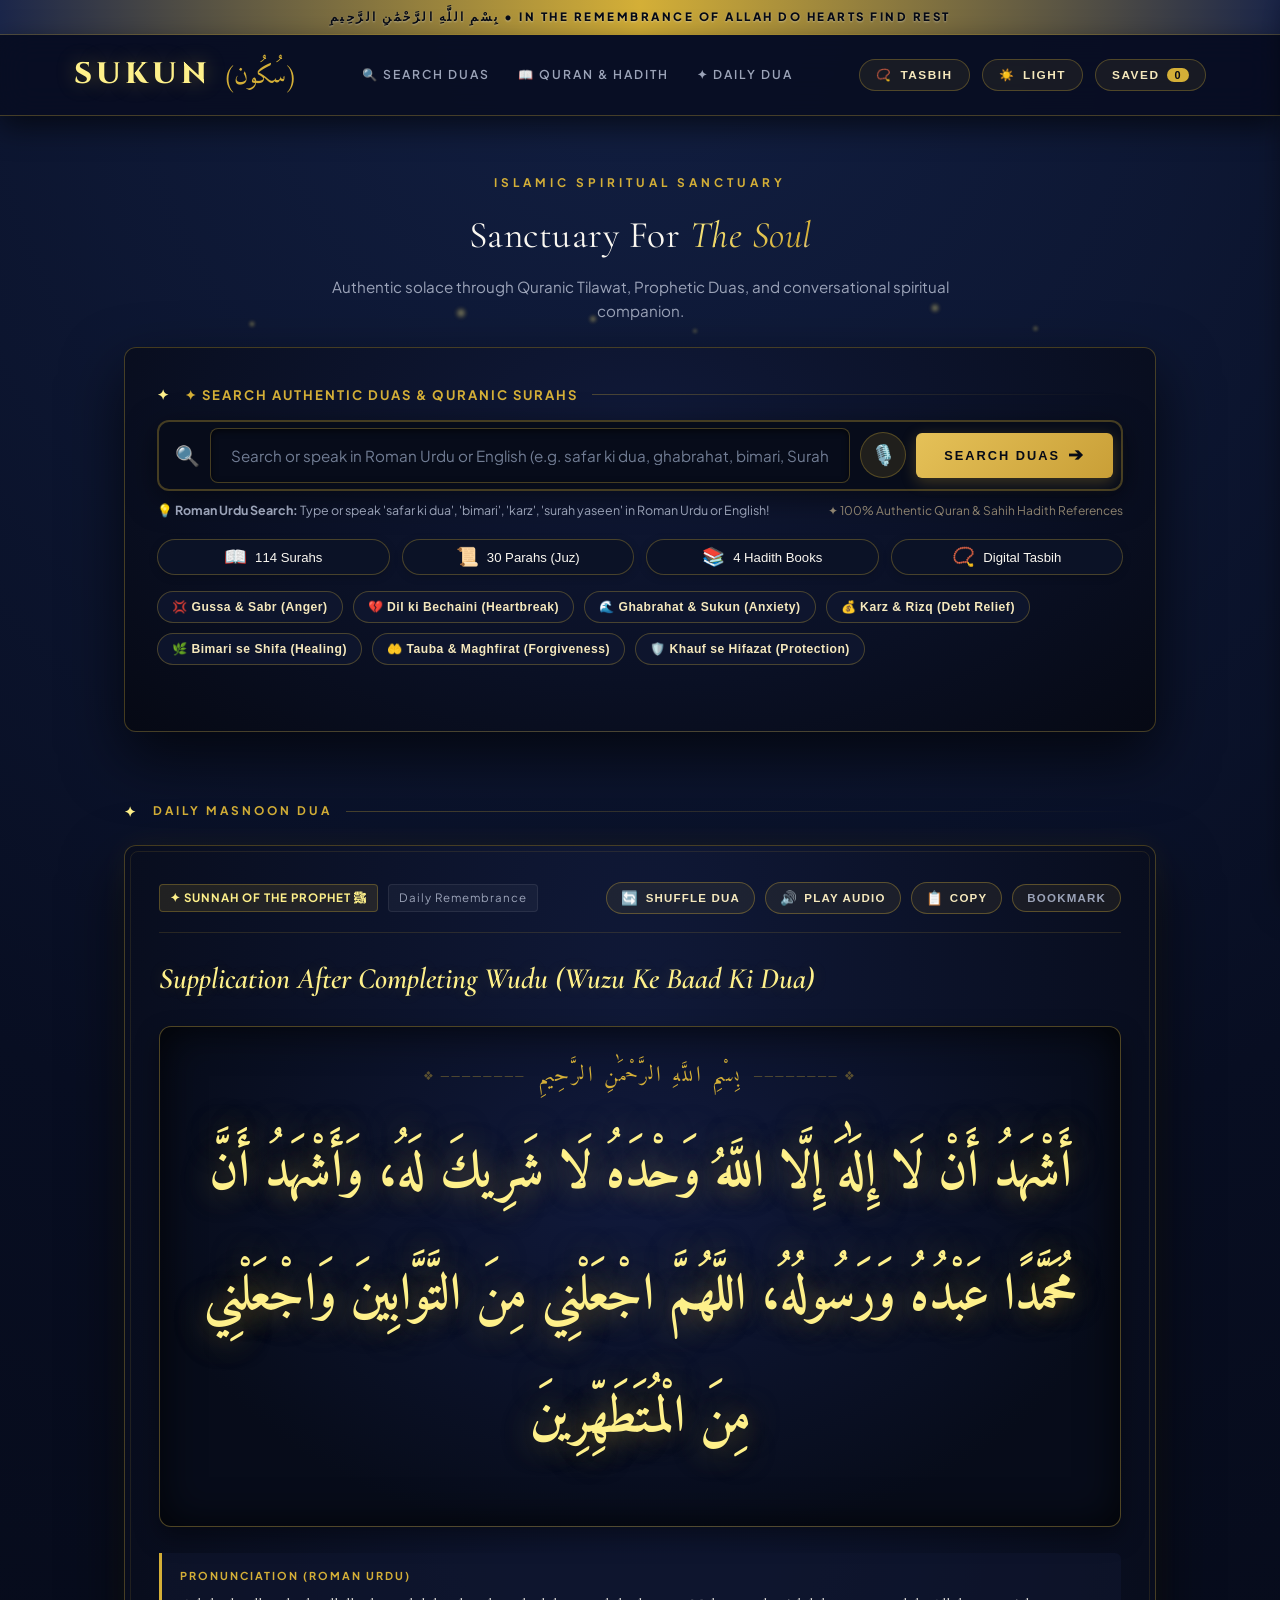
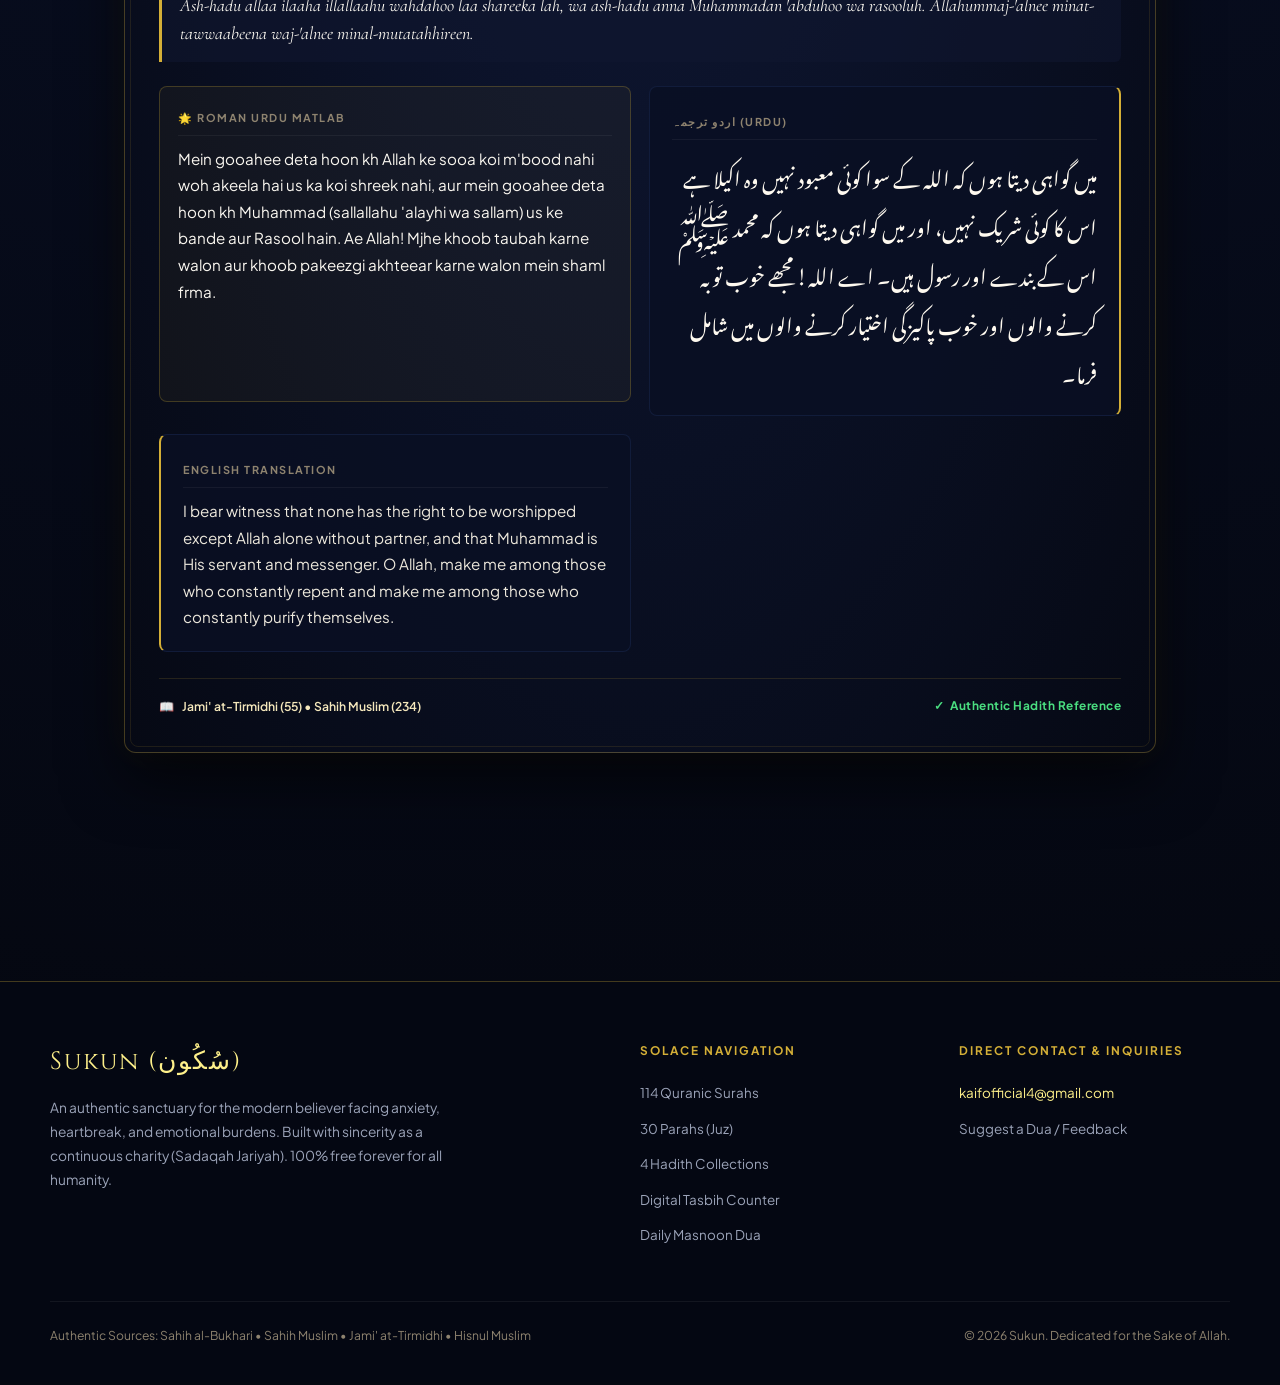
==== index.html @ b0592367 "feat(security): complete Phase 0 cleanup, harden worker gateway, and remove legacy auth and direct A" ====
<!DOCTYPE html>
<html lang="en" dir="ltr">
<head>
  <meta charset="UTF-8">
  <meta name="viewport" content="width=device-width, initial-scale=1.0">
  <title>Sukun (سُكُون) — Sanctuary for the Soul</title>
  <meta name="description" content="An authentic Islamic spiritual sanctuary offering comfort through Quranic Ayahs, authentic Masnoon Duas, Daily Tilawat, and Digital Tasbih.">
  
  <!-- Master Stylesheet (Royal Midnight & 24k Gold Palette) -->
  <link rel="stylesheet" href="assets/css/style.css">
</head>
<body>

  <!-- Top Announcement Ribbon -->
  <div class="top-ribbon">
    بِسْمِ اللَّهِ الرَّحْمَٰنِ الرَّحِيمِ • IN THE REMEMBRANCE OF ALLAH DO HEARTS FIND REST
  </div>

  <!-- Main Navigation Bar -->
  <header class="site-header">
    <div class="nav-container">
      <a href="#" class="brand-logo">
        <span class="brand-name">Sukun</span>
        <span class="brand-arabic">(سُكُون)</span>
      </a>

      <nav class="nav-menu">
        <a href="#find-solution" onclick="focusSearchInput()" class="nav-link">
          <span style="color: var(--gold-bright);">🔍</span> Search Duas
        </a>
        <a href="javascript:void(0)" onclick="openQuranDrawer('surahs')" class="nav-link">
          <span>📖</span> Quran &amp; Hadith
        </a>
        <a href="#daily-dua" class="nav-link">
          <span>✦</span> Daily Dua
        </a>
      </nav>

      <div class="nav-actions">
        <!-- 1. Digital Tasbih Button (Dedicated Popup - Single instance, no duplicate) -->
        <button onclick="openTasbihModal()" class="nav-btn nav-tasbih-btn" title="Digital Tasbih Counter">
          <span class="nav-btn-icon">📿</span> <span class="nav-btn-label">Tasbih</span>
        </button>

        <!-- 2. Theme Toggle Button (Light & Dark Mode) -->
        <button id="themeToggleBtn" onclick="toggleTheme()" class="nav-btn" title="Toggle Light / Dark Sanctuary Mode">
          <span id="themeToggleIcon">☀️</span> <span id="themeToggleText">Light</span>
        </button>

        <!-- 3. Saved Duas -->
        <button onclick="openModal('saved')" class="nav-btn" title="Saved Sanctuary Duas">
          <span>Saved</span>
          <span id="savedCounter" class="badge-count">0</span>
        </button>

        <!-- Mobile Menu Toggle Button (Hamburger) -->
        <button id="mobileMenuBtn" class="mobile-menu-btn" onclick="toggleMobileMenu()" aria-label="Toggle Navigation Menu">
          <span class="hamburger-line"></span>
          <span class="hamburger-line"></span>
          <span class="hamburger-line"></span>
        </button>
      </div>
    </div>

    <!-- Mobile Slide-Down Navigation Drawer -->
    <div id="mobileNavDrawer" class="mobile-nav-drawer">
      <nav class="mobile-nav-list">
        <a href="#find-solution" class="mobile-nav-link" onclick="closeMobileMenu(); focusSearchInput();">
          <span class="nav-item-icon">🔍</span>
          <div class="nav-item-text">
            <span class="nav-item-title">Search Duas &amp; Surahs</span>
            <span class="nav-item-sub">Voice Search &amp; Prophetic Remedies</span>
          </div>
        </a>
        <a href="javascript:void(0)" class="mobile-nav-link" onclick="closeMobileMenu(); openQuranDrawer('surahs');">
          <span class="nav-item-icon">📖</span>
          <div class="nav-item-text">
            <span class="nav-item-title">114 Quranic Surahs</span>
            <span class="nav-item-sub">Tilawat, Ayahs & Neki Tracker</span>
          </div>
        </a>
        <a href="javascript:void(0)" class="mobile-nav-link" onclick="closeMobileMenu(); openQuranDrawer('parahs');">
          <span class="nav-item-icon">📜</span>
          <div class="nav-item-text">
            <span class="nav-item-title">30 Parahs (Juz)</span>
            <span class="nav-item-sub">Full Quran Parah Navigation</span>
          </div>
        </a>
        <a href="javascript:void(0)" class="mobile-nav-link" onclick="closeMobileMenu(); openQuranDrawer('hadith');">
          <span class="nav-item-icon">📚</span>
          <div class="nav-item-text">
            <span class="nav-item-title">4 Hadith Collections</span>
            <span class="nav-item-sub">Bukhari, Muslim, Tirmidhi, Abu Dawood</span>
          </div>
        </a>
        <a href="javascript:void(0)" class="mobile-nav-link" onclick="closeMobileMenu(); openTasbihModal();">
          <span class="nav-item-icon">📿</span>
          <div class="nav-item-text">
            <span class="nav-item-title">Digital Tasbih Counter</span>
            <span class="nav-item-sub">Continuous Dhikr & Haptic Counter</span>
          </div>
        </a>
        <a href="#daily-dua" class="mobile-nav-link" onclick="closeMobileMenu()">
          <span class="nav-item-icon">✦</span>
          <div class="nav-item-text">
            <span class="nav-item-title">Daily Masnoon Dua</span>
            <span class="nav-item-sub">Prophetic Morning & Evening Remembrances</span>
          </div>
        </a>
      </nav>
    </div>
  </header>

  <!-- Main Content Wrapper -->
  <main class="main-wrapper">

    <!-- 1. COMPACT MINIMALIST HERO & TOP SEARCH HUB -->
    <section id="find-solution" class="section-block top-sanctuary-hub">
      <div class="compact-hero-header reveal-on-scroll">
        <!-- Floating Celestial Noor Particles -->
        <div class="noor-particles-container" aria-hidden="true">
          <span class="noor-particle np-1"></span>
          <span class="noor-particle np-2"></span>
          <span class="noor-particle np-3"></span>
          <span class="noor-particle np-4"></span>
          <span class="noor-particle np-5"></span>
          <span class="noor-particle np-6"></span>
        </div>
        <div class="hero-subtitle">ISLAMIC SPIRITUAL SANCTUARY</div>
        <h1 class="compact-hero-title">
          Sanctuary For <span>The Soul</span>
        </h1>
        <p class="compact-hero-desc">
          Authentic solace through Quranic Tilawat, Prophetic Duas, and conversational spiritual companion.
        </p>
      </div>

      <!-- CENTERPIECE SEARCH & VOICE HUB -->
      <div class="search-container clean-search-hub reveal-on-scroll">
        <div class="section-label" style="text-align: center; margin-bottom: 14px; font-size: 0.82rem; letter-spacing: 2px;">
          ✦ SEARCH AUTHENTIC DUAS &amp; QURANIC SURAHS
        </div>

        <div class="search-input-wrapper">
          <span class="search-leading-icon">🔍</span>
          <input 
            type="text" 
            id="searchQuery"
            placeholder="Search or speak in Roman Urdu or English (e.g. safar ki dua, ghabrahat, bimari, Surah Yaseen)..."
            class="search-input-box elder-friendly-input"
            autocomplete="off"
          />
          <!-- Voice Search Microphone Button -->
          <button 
            id="voiceSearchBtn" 
            type="button" 
            onclick="toggleVoiceSearch()" 
            class="voice-mic-btn" 
            title="Voice Search (Tap to Speak)"
            aria-label="Voice Search"
          >
            <span class="mic-icon">🎙️</span>
            <span class="mic-wave"></span>
          </button>
          <!-- Prominent Search Button (Desktop & Tablet) -->
          <button 
            type="button" 
            id="mainSearchBtn" 
            onclick="executeSearch(null, true, true)" 
            class="primary-btn main-search-action-btn desktop-search-btn"
          >
            <span>SEARCH DUAS</span>
            <span class="search-arrow-icon">➔</span>
          </button>
        </div>

        <!-- Dedicated Full-Width Search Action Button for Mobile Devices -->
        <button 
          type="button" 
          id="mobileMainSearchBtn" 
          onclick="executeSearch(null, true, true)" 
          class="primary-btn mobile-search-action-btn"
        >
          <span>SEARCH DUAS &amp; SURAHS</span>
          <span class="search-arrow-icon">➔</span>
        </button>

        <!-- Voice Recognition Status Banner -->
        <div id="voiceStatusText" class="voice-status-banner" style="display: none;">
          <span class="pulse-dot"></span>
          <span id="voiceStatusMsg">🎙️ Listening... Speak your Dua or Surah name now...</span>
        </div>

        <div class="search-hint-row" style="margin: 10px 0 14px; display: flex; justify-content: space-between; align-items: center; flex-wrap: wrap; gap: 8px;">
          <span class="search-hint-pill">💡 <strong>Roman Urdu Search:</strong> Type or speak 'safar ki dua', 'bimari', 'karz', 'surah yaseen' in Roman Urdu or English!</span>
          <span class="privacy-note">✦ 100% Authentic Quran &amp; Sahih Hadith References</span>
        </div>

        <!-- 4 QUICK-ACCESS SANCTUARY SHORTCUTS (Elder-Friendly, Clean & Spacious) -->
        <div class="sanctuary-shortcuts-row">
          <button onclick="openQuranDrawer('surahs')" class="shortcut-pill" title="Explore All 114 Surahs">
            <span class="shortcut-icon">📖</span>
            <span class="shortcut-text">114 Surahs</span>
          </button>
          <button onclick="openQuranDrawer('parahs')" class="shortcut-pill" title="Explore All 30 Parahs">
            <span class="shortcut-icon">📜</span>
            <span class="shortcut-text">30 Parahs (Juz)</span>
          </button>
          <button onclick="openQuranDrawer('hadith')" class="shortcut-pill" title="4 Authentic Hadith Books">
            <span class="shortcut-icon">📚</span>
            <span class="shortcut-text">4 Hadith Books</span>
          </button>
          <button onclick="openTasbihModal()" class="shortcut-pill" title="Open Digital Tasbih Counter">
            <span class="shortcut-icon">📿</span>
            <span class="shortcut-text">Digital Tasbih</span>
          </button>
        </div>

        <!-- Situational Topic Pills (Roman Urdu + English for Elder Clarity) -->
        <div class="topic-pills-row">
          <button onclick="selectTopicPill('gussa')" class="topic-pill">💢 Gussa &amp; Sabr (Anger)</button>
          <button onclick="selectTopicPill('dil tuta')" class="topic-pill">💔 Dil ki Bechaini (Heartbreak)</button>
          <button onclick="selectTopicPill('ghabrahat')" class="topic-pill">🌊 Ghabrahat &amp; Sukun (Anxiety)</button>
          <button onclick="selectTopicPill('karz')" class="topic-pill">💰 Karz &amp; Rizq (Debt Relief)</button>
          <button onclick="selectTopicPill('bimari')" class="topic-pill">🌿 Bimari se Shifa (Healing)</button>
          <button onclick="selectTopicPill('gunah')" class="topic-pill">🤲 Tauba &amp; Maghfirat (Forgiveness)</button>
          <button onclick="selectTopicPill('khauf')" class="topic-pill">🛡️ Khauf se Hifazat (Protection)</button>
        </div>

        <!-- Dynamic Solution Result Card & Interactive Conversational AI Hub -->
        <div id="searchResultBox" class="search-result-box" style="display: none; margin-top: 24px;">
          
          <!-- Subtle Loading State for Neural Search -->
          <div id="aiLoadingIndicator" style="display: none; text-align: center; padding: 40px 20px;">
            <div class="ai-loading-spinner"></div>
            <p style="font-family: var(--font-serif); font-size: 1.25rem; font-style: italic; color: var(--gold-bright); margin-top: 14px;">
              Consulting Sacred Scriptures for Solace...
            </p>
            <p style="color: var(--text-muted); font-size: 0.8rem; letter-spacing: 2px; text-transform: uppercase; margin-top: 6px;">
              Authentic Quranic Ayat &amp; Sahih Hadith
            </p>
          </div>

          <!-- Main Result Content Container -->
          <div id="resultCardContent">
            <!-- Conversational Chat Stream (Interactive Dialogue) -->
            <div id="aiConversationHub" class="ai-conversation-hub">
              <div class="counsel-header">
                <div class="counsel-agent-info">
                  <span class="counsel-avatar">✨</span>
                  <div>
                    <span class="counsel-agent-title">Sukun Spiritual Companion</span>
                    <span class="counsel-live-pill">● Conversational Sanctuary Guidance</span>
                  </div>
                </div>
                <button onclick="clearConversation()" class="clear-convo-btn" title="Reset Conversation">
                  <span>↺ New Topic</span>
                </button>
              </div>

              <!-- Message History Bubbles -->
              <div id="chatMessagesList" class="chat-messages-list">
                <!-- Initial or Dynamic messages will be inserted here -->
              </div>

              <!-- Follow-Up Chat Input Bar -->
              <div class="chat-followup-row">
                <input 
                  type="text" 
                  id="chatFollowUpInput" 
                  placeholder="Ask a follow-up question or share how you feel..." 
                  class="chat-followup-input"
                  onkeydown="if(event.key === 'Enter') sendFollowUpMessage();"
                />
                <button onclick="sendFollowUpMessage()" class="chat-send-btn" title="Send Follow-up">
                  <span>Send</span> ➔
                </button>
              </div>
            </div>

            <!-- Authentic Scripture Mihrab Card (Always accompanying the counsel) -->
            <div id="scriptureCardWrapper" class="scripture-card-wrapper" style="margin-top: 20px;">
              <div class="card-meta-header">
                <div class="card-badge-row">
                  <span class="sunnah-badge">✦ Prophetic Spiritual Remedy</span>
                </div>
                <div class="card-actions">
                  <button onclick="openModal('waqia')" class="action-pill-btn">
                    <span class="btn-icon">📜</span> Read Hadith &amp; Story
                  </button>
                  <button id="resultAudioBtn" onclick="playDuaAudio('result')" class="action-pill-btn">
                    <span class="btn-icon">🔊</span> Play Audio
                  </button>
                  <button onclick="copyDuaText('result')" class="action-pill-btn">
                    <span class="btn-icon">📋</span> Copy
                  </button>
                  <button id="resultSaveBtn" onclick="toggleSaveResult()" class="action-pill-btn">
                    <span class="btn-icon">🔖</span> Bookmark
                  </button>
                </div>
              </div>

              <h3 id="resultTitle" class="dua-title">Result Title</h3>

              <div class="arabic-mihrab-frame">
                <div id="resultArabic" class="arabic-display"></div>
              </div>

              <div class="pronunciation-bar">
                <span class="pronunciation-tag">Pronunciation (Roman Urdu)</span>
                <p id="resultRoman" class="roman-pronunciation"></p>
              </div>

              <div class="translations-container">
                <div class="translation-hinglish-card">
                  <div class="translation-header">
                    <span class="lang-tag">🌟 Roman Urdu Matlab</span>
                  </div>
                  <p id="resultHinglish" class="translation-hinglish"></p>
                </div>

                <div class="translation-urdu-card">
                  <div class="translation-header">
                    <span class="lang-tag">اردو ترجمہ (Urdu)</span>
                  </div>
                  <p id="resultUrdu" class="translation-urdu"></p>
                </div>

                <div class="translation-english-card">
                  <div class="translation-header">
                    <span class="lang-tag">English Translation</span>
                  </div>
                  <p id="resultEnglish" class="translation-english"></p>
                </div>
              </div>

              <div class="card-footer-meta">
                <div class="ref-badge">
                  <span>📖</span>
                  <span id="resultRef">Reference</span>
                </div>
                <div class="verification-pill">
                  <span>✓</span> Verified Source
                </div>
              </div>
            </div>

          </div>
        </div>
      </div>
    </section>

    <!-- 2. SECTION: DAILY MASNOON DUA -->
    <section id="daily-dua" class="section-block reveal-on-scroll">
      <div class="section-label">Daily Masnoon Dua</div>

      <div class="daily-dua-card">
        <!-- Top Meta Header & Actions -->
        <div class="card-meta-header">
          <div class="card-badge-row">
            <span class="sunnah-badge">✦ Sunnah of the Prophet ﷺ</span>
            <span class="category-badge">Daily Remembrance</span>
          </div>
          <div class="card-actions">
            <button onclick="rotateDailyDua()" class="action-pill-btn" title="Shuffle Dua">
              <span class="btn-icon">🔄</span> Shuffle Dua
            </button>
            <button id="dailyAudioBtn" onclick="playDuaAudio('daily')" class="action-pill-btn" title="Listen to Arabic Recitation">
              <span class="btn-icon">🔊</span> Play Audio
            </button>
            <button onclick="copyDuaText('daily')" class="action-pill-btn" title="Copy to Clipboard">
              <span class="btn-icon">📋</span> Copy
            </button>
            <button id="dailySaveBtn" onclick="toggleSaveDaily()" class="action-pill-btn" title="Save to Sanctuary">
              <span class="btn-icon">🔖</span> Bookmark
            </button>
          </div>
        </div>

        <!-- Dua Title -->
        <h2 id="dailyDuaTitle" class="dua-title">Morning Sunnah: Commencing the Day with Barakah</h2>

        <!-- Illuminated Mihrab Calligraphy Plaque -->
        <div class="arabic-mihrab-frame">
          <div class="mihrab-arch-accent">
            <span class="ornament-line">❖ ────────</span>
            <span class="bismillah-callout">بِسْمِ اللَّهِ الرَّحْمَٰنِ الرَّحِيمِ</span>
            <span class="ornament-line">──────── ❖</span>
          </div>
          <div id="dailyDuaArabic" class="arabic-display">
            اللَّهُمَّ بِكَ أَصْبَحْنَا، وَبِكَ أَمْسَيْنَا، وَبِكَ نَحْيَا، وَبِكَ نَمُوتُ، وَإِلَيْكَ النُّشُورُ
          </div>
        </div>

        <!-- Pronunciation / Transliteration Bar -->
        <div class="pronunciation-bar">
          <span class="pronunciation-tag">Pronunciation (Roman Urdu)</span>
          <p id="dailyDuaRoman" class="roman-pronunciation">
            Allahumma bika asbahnaa, wa bika amsaynaa, wa bika nahyaa, wa bika namootu, wa ilaikan-nushoor.
          </p>
        </div>

        <!-- Translations Container (Hinglish, Urdu & English Panels) -->
        <div class="translations-container">
          <div class="translation-hinglish-card">
            <div class="translation-header">
              <span class="lang-tag">🌟 Roman Urdu Matlab</span>
            </div>
            <p id="dailyDuaHinglish" class="translation-hinglish">
              Aye Allah! Teri hi taufeeq se humne subah ki, aur Teri hi taufeeq se shaam ki, aur Tere hi hukm se hum jeete hain aur marte hain, aur Teri hi taraf dobara jee uthna hai.
            </p>
          </div>

          <div class="translation-urdu-card">
            <div class="translation-header">
              <span class="lang-tag">اردو ترجمہ (Urdu)</span>
            </div>
            <p id="dailyDuaUrdu" class="translation-urdu">
              اے اللہ! تیری ہی توفیق سے ہم نے صبح کی، تیری ہی توفیق سے شام کی، تیرے ہی حکم سے ہم جیتے ہیں اور مرتے ہیں، اور تیری ہی طرف دوبارہ جی اٹھنا ہے۔
            </p>
          </div>

          <div class="translation-english-card">
            <div class="translation-header">
              <span class="lang-tag">English Translation</span>
            </div>
            <p id="dailyDuaEnglish" class="translation-english">
              O Allah, by You we enter the morning and by You we enter the evening, by You we live and by You we die, and unto You is the resurrection.
            </p>
          </div>
        </div>

        <!-- Card Footer Meta & Verified Authentic Badge -->
        <div class="card-footer-meta">
          <div class="ref-badge">
            <span>📖</span>
            <span id="dailyDuaRef">Sunan at-Tirmidhi (3391) • Sahih</span>
          </div>
          <div class="verification-pill">
            <span>✓</span> Authentic Hadith Reference
          </div>
        </div>
      </div>
    </section>

  </main>

  <!-- 5. MASTER EDITORIAL FOOTER -->
  <footer class="site-footer">
    <div class="footer-container">
      <div>
        <div class="footer-brand">Sukun (سُكُون)</div>
        <p class="footer-desc">
          An authentic sanctuary for the modern believer facing anxiety, heartbreak, and emotional burdens. Built with sincerity as a continuous charity (Sadaqah Jariyah). 100% free forever for all humanity.
        </p>
      </div>

      <div>
        <div class="footer-heading">Solace Navigation</div>
        <ul class="footer-links">
          <li><a href="javascript:void(0)" onclick="openQuranDrawer('surahs')">114 Quranic Surahs</a></li>
          <li><a href="javascript:void(0)" onclick="openQuranDrawer('parahs')">30 Parahs (Juz)</a></li>
          <li><a href="javascript:void(0)" onclick="openQuranDrawer('hadith')">4 Hadith Collections</a></li>
          <li><a href="javascript:void(0)" onclick="openTasbihModal()">Digital Tasbih Counter</a></li>
          <li><a href="#daily-dua">Daily Masnoon Dua</a></li>
        </ul>
      </div>

      <div>
        <div class="footer-heading">Direct Contact & Inquiries</div>
        <ul class="footer-links">
          <li><a href="mailto:kaifofficial4@gmail.com" style="color: var(--gold-bright);">kaifofficial4@gmail.com</a></li>
          <li><a href="javascript:void(0)" onclick="openModal('contact')">Suggest a Dua / Feedback</a></li>
        </ul>
      </div>
    </div>

    <div class="footer-bottom-bar">
      <div>
        Authentic Sources: Sahih al-Bukhari • Sahih Muslim • Jami' at-Tirmidhi • Hisnul Muslim
      </div>
      <div>
        © 2026 Sukun. Dedicated for the Sake of Allah.
      </div>
    </div>
  </footer>

  <!-- GLOBAL READER & CONTACT MODAL -->
  <div id="globalModal" class="modal-overlay" style="display: none;">
    <div class="modal-content">
      <div class="modal-nav-header-row">
        <button id="modalBackBtn" onclick="navigateModalBack()" class="modal-back-btn" title="Back to Library">
          <span style="font-size: 1.05rem; line-height: 1;">⬅</span>
          <span id="modalBackBtnText">Back to Library (لائبریری)</span>
        </button>
        <button onclick="closeModal()" class="modal-close" title="Close to Home Page">✕</button>
      </div>
      <h3 id="modalTitle" style="font-family: var(--font-serif); font-size: 1.55rem; font-style: italic; color: var(--gold-bright); margin-bottom: 24px; padding-bottom: 14px; border-bottom: 1px solid var(--border-gold);">Title</h3>
      <div id="modalBody"></div>
    </div>
  </div>

  <!-- DEDICATED DIGITAL TASBIH MODAL (On-Demand Popup) -->
  <div id="tasbihModal" class="modal-overlay" style="display: none;">
    <div class="modal-content tasbih-modal-dialog">
      <button onclick="closeTasbihModal()" class="modal-close" title="Close">✕</button>
      
      <div class="tasbih-modal-header">
        <span class="tasbih-modal-icon">📿</span>
        <div>
          <h3 class="tasbih-modal-title">Digital Tasbih Sanctuary</h3>
          <p class="tasbih-modal-sub">Continuous Dhikr, Mindfulness &amp; Haptic Counter</p>
        </div>
      </div>

      <div class="tasbih-card tasbih-modal-body">
        <!-- Dhikr Selection Dropdown -->
        <select id="tasbihSelect" class="tasbih-dhikr-select" onchange="changeDhikr(this.value)">
          <option value="0">SubhanAllah (سُبْحَانَ اللَّهِ)</option>
          <option value="1">Alhamdulillah (الْحَمْدُ لِلَّهِ)</option>
          <option value="2">Allahu Akbar (اللَّهُ أَكْبَرُ)</option>
          <option value="3">Astaghfirullah (أَسْتَغْفِرُ اللَّهَ)</option>
          <option value="4">La ilaha illallah (لَا إِلَٰهَ إِلَّا اللَّهُ)</option>
          <option value="5">Durood Ibrahim (اللَّهُمَّ صَلِّ عَلَىٰ مُحَمَّدٍ)</option>
        </select>

        <div id="tasbihArabic" class="tasbih-dhikr-name">سُبْحَانَ اللَّهِ</div>
        <div id="tasbihMeaning" class="tasbih-dhikr-meaning">Glory be to Allah — Perfect beyond all imperfection</div>

        <!-- Large Counter Display -->
        <div id="tasbihCount" class="tasbih-display">00</div>
        <div id="tasbihMeta" class="tasbih-target-label">Target: 33 • Completed: 0 Rounds</div>

        <!-- Giant Interactive Tap Button -->
        <button id="tasbihTapBtn" onclick="incrementTasbih()" class="tasbih-tap-button">
          TAP (+1)
        </button>

        <!-- Presets Row -->
        <div class="tasbih-presets">
          <button id="preset-33" onclick="setTasbihPreset(33)" class="preset-btn active">33 Presets</button>
          <button id="preset-100" onclick="setTasbihPreset(100)" class="preset-btn">100 Presets</button>
          <button onclick="setCustomTarget()" class="preset-btn">Custom Target</button>
          <button id="preset-0" onclick="setTasbihPreset(0)" class="preset-btn">Unlimited (∞)</button>
        </div>

        <!-- Controls Row -->
        <div class="tasbih-controls-row">
          <button onclick="resetTasbih()" class="tasbih-ctrl-btn">Reset</button>
          <button id="tasbihSoundBtn" onclick="toggleTasbihSound()" class="tasbih-ctrl-btn">Sound: ON</button>
          <button id="tasbihVibrateBtn" onclick="toggleTasbihVibrate()" class="tasbih-ctrl-btn">Vibrate: ON</button>
        </div>
      </div>
    </div>
  </div>

  <!-- OFF-CANVAS SLIDE-OUT QURAN & HADITH DRAWER -->
  <div id="quranDrawerOverlay" class="drawer-overlay" onclick="closeQuranDrawer()" style="display: none;"></div>
  
  <aside id="quranDrawer" class="quran-slide-drawer" aria-label="Quran and Hadith Library">
    <!-- Drawer Top Bar -->
    <div class="drawer-header">
      <div class="drawer-title-box">
        <span class="drawer-icon">📖</span>
        <div>
          <h2 class="drawer-heading">Sacred Scriptures Library</h2>
          <p class="drawer-subheading">114 Surahs • 30 Parahs • 4 Authentic Hadith Collections</p>
        </div>
      </div>
      <button onclick="closeQuranDrawer()" class="drawer-close-btn" title="Close Library">✕</button>
    </div>

    <!-- Drawer Navigation Tabs -->
    <div class="drawer-tabs-row">
      <button id="drawerTabSurahs" onclick="switchDrawerTab('surahs')" class="drawer-tab-btn active">
        <span>📖 114 Surahs</span>
      </button>
      <button id="drawerTabParahs" onclick="switchDrawerTab('parahs')" class="drawer-tab-btn">
        <span>📜 30 Parahs (Juz)</span>
      </button>
      <button id="drawerTabHadith" onclick="switchDrawerTab('hadith')" class="drawer-tab-btn">
        <span>📚 4 Hadith Books</span>
      </button>
    </div>

    <!-- Quick Filter Search Box inside Drawer -->
    <div class="drawer-search-box">
      <span class="drawer-search-icon">🔍</span>
      <input 
        type="text" 
        id="drawerFilterInput" 
        placeholder="Filter by name, number, or keyword..." 
        class="drawer-filter-input"
        oninput="filterDrawerContent(this.value)"
      />
    </div>

    <!-- Drawer Content Views -->
    <div class="drawer-scroll-container">
      <!-- 1. Surahs List View -->
      <div id="drawerSurahsView" class="drawer-tab-content active">
        <div class="drawer-view-info">
          <span>Complete 114 Surahs with Tilawat Audio &amp; Ayah-by-Ayah Hasanat (نیکیاں)</span>
        </div>
        <div id="drawerSurahsGrid" class="drawer-items-list">
          <!-- Populated dynamically via JS -->
        </div>
      </div>

      <!-- 2. Parahs (Juz) List View -->
      <div id="drawerParahsView" class="drawer-tab-content" style="display: none;">
        <div class="drawer-view-info">
          <span>All 30 Parahs (Juz) with Arabic titles, Ayah boundaries &amp; Audio Recitation</span>
        </div>
        <div id="drawerParahsGrid" class="drawer-items-list">
          <!-- Populated dynamically via JS -->
        </div>
      </div>

      <!-- 3. Hadith Collections View -->
      <div id="drawerHadithView" class="drawer-tab-content" style="display: none;">
        <div class="drawer-view-info">
          <span>Four Pillars of Hadith: Bukhari, Muslim, Tirmidhi &amp; Abu Dawood</span>
        </div>
        <div id="drawerHadithGrid" class="drawer-items-list">
          <!-- Populated dynamically via JS -->
        </div>
      </div>
    </div>
  </aside>

  <!-- Core Scripts -->
  <script src="assets/js/surah-registry.js?v=3.3"></script>
  <script src="assets/js/surahs.js?v=3.3"></script>
  <script src="assets/js/main.js?v=3.3"></script>
</body>
</html>
---- assets/css/style.css ----
/* ==========================================================================
   SUKUN (سُكُون) — Master Luxury Islamic Design System
   Palette: Royal Midnight Navy (#090e1f, #0c1328), Celestial Obsidian (#050811),
            Lustrous Royal Gold (#d4af37, #fef08a, #f5e8bc), Pearl Ivory (#faf7f0)
   Zero Muddy Brown • Full Mihrab Illumination • Pure Editorial Splendor
   ========================================================================== */

@import url('https://fonts.googleapis.com/css2?family=Amiri:ital,wght@0,400;0,700;1,400&family=Cinzel:wght@600;700;800;900&family=Cormorant+Garamond:ital,wght@0,400;0,600;1,400;1,600&family=Plus+Jakarta+Sans:wght@300;400;500;600;700;800&family=Noto+Nastaliq+Urdu:wght@400;700&display=swap');

:root {
  /* Rich Celestial Navy & Obsidian (Zero Muddy Brown) */
  --bg-deep: #050811;
  --bg-midnight: #090e1f;
  --bg-navy-elevated: #0f1730;
  --bg-card: #0b1226;
  --bg-card-inner: #070c1a;
  --bg-glass: rgba(12, 19, 40, 0.75);

  /* Royal 24k Gold Tones */
  --gold-primary: #d4af37;
  --gold-light: #f5e8bc;
  --gold-bright: #fef08a;
  --gold-ochre: #c99f37;
  --gold-muted: #8e836f;
  --gold-glow: rgba(212, 175, 55, 0.28);
  --gold-soft-tint: rgba(212, 175, 55, 0.08);

  /* Borders & Haired Lines */
  --border-gold: rgba(212, 175, 55, 0.3);
  --border-gold-strong: rgba(212, 175, 55, 0.65);
  --border-subtle: rgba(255, 255, 255, 0.08);
  --border-navy: rgba(27, 42, 82, 0.5);

  /* Typography Colors */
  --text-cream: #faf7f0;
  --text-ivory: #ede8dc;
  --text-muted: #9ba3b8;
  --text-dim: #717c96;

  /* Fonts */
  --font-serif: 'Cormorant Garamond', Georgia, serif;
  --font-brand: 'Cinzel', serif;
  --font-arabic: 'Amiri', serif;
  --font-urdu: 'Noto Nastaliq Urdu', serif;
  --font-sans: 'Plus Jakarta Sans', -apple-system, sans-serif;
}

* {
  margin: 0;
  padding: 0;
  box-sizing: border-box;
}

html {
  scroll-behavior: smooth;
}

body {
  background: radial-gradient(circle at 50% 0%, #121f42 0%, #080e22 40%, #04060d 100%);
  background-color: var(--bg-deep);
  color: var(--text-cream);
  font-family: var(--font-sans);
  min-height: 100vh;
  -webkit-font-smoothing: antialiased;
  line-height: 1.6;
}

/* Custom Luxury Scrollbar */
::-webkit-scrollbar {
  width: 6px;
}
::-webkit-scrollbar-track {
  background: var(--bg-deep);
}
::-webkit-scrollbar-thumb {
  background: #192342;
  border-radius: 999px;
  border: 1px solid rgba(212, 175, 55, 0.2);
}
::-webkit-scrollbar-thumb:hover {
  background: var(--gold-primary);
}

/* ================= 1.1 ROYAL LIGHT THEME (Pearl Ivory & Antique Gold) ================= */
body.light-theme {
  --bg-deep: #f7f5ef;
  --bg-midnight: #f0ece1;
  --bg-navy-elevated: #e8e2d4;
  --bg-card: #ffffff;
  --bg-card-inner: #fbf9f4;
  --bg-glass: rgba(255, 255, 255, 0.94);

  /* Antique 24k Gold for Light Mode */
  --gold-primary: #a37218;
  --gold-light: #4a340a;
  --gold-bright: #8a5e0f;
  --gold-ochre: #996515;
  --gold-muted: #6e5831;
  --gold-glow: rgba(163, 114, 24, 0.2);
  --gold-soft-tint: rgba(163, 114, 24, 0.08);

  /* Light Borders */
  --border-gold: rgba(163, 114, 24, 0.35);
  --border-gold-strong: rgba(163, 114, 24, 0.7);
  --border-subtle: rgba(0, 0, 0, 0.08);
  --border-navy: rgba(163, 114, 24, 0.25);

  /* Typography */
  --text-cream: #181d28;
  --text-ivory: #242c3d;
  --text-muted: #525f7a;
  --text-dim: #717d94;

  background: radial-gradient(circle at 50% 0%, #ffffff 0%, #f6f3eb 50%, #eee8db 100%) !important;
  background-color: #f7f5ef !important;
  color: #181d28 !important;
}

body, .site-header, .daily-dua-card, .search-result-box, .essential-card, .tasbih-card, 
.arabic-mihrab-frame, .translation-urdu-card, .translation-english-card, .modal-content {
  transition: background 0.3s ease, color 0.3s ease, border-color 0.3s ease, box-shadow 0.3s ease;
}

body.light-theme .site-header {
  background: rgba(255, 255, 255, 0.94);
  border-bottom: 1px solid rgba(163, 114, 24, 0.25);
  box-shadow: 0 4px 20px rgba(0, 0, 0, 0.04);
}

body.light-theme .nav-link {
  color: #4b5563;
}

body.light-theme .nav-link:hover {
  color: #a37218;
}

body.light-theme .nav-btn {
  background: rgba(163, 114, 24, 0.07);
  border-color: rgba(163, 114, 24, 0.35);
  color: #7c530e;
}

body.light-theme .nav-btn:hover {
  background: rgba(163, 114, 24, 0.16);
  color: #181d28;
}

body.light-theme .brand-name {
  color: #7c530e;
}

body.light-theme .brand-arabic {
  color: #996515;
}

body.light-theme .hero-title {
  color: #181d28;
}

body.light-theme .hero-desc {
  color: #525f7a;
}

body.light-theme .mihrab-gold-border,
body.light-theme .arabic-mihrab-frame {
  background: radial-gradient(ellipse at 50% 30%, #fffdf9 0%, #f7f3eb 100%);
  border-color: rgba(163, 114, 24, 0.45);
  box-shadow: 0 10px 30px rgba(163, 114, 24, 0.12);
}

body.light-theme .arabic-display {
  color: #2b1f0c !important;
  text-shadow: none;
}

body.light-theme .translation-urdu-card,
body.light-theme .translation-english-card {
  background: #fdfbf7;
  border: 1px solid rgba(163, 114, 24, 0.25);
  box-shadow: 0 4px 15px rgba(0, 0, 0, 0.03);
}

body.light-theme .translation-urdu {
  color: #181d28 !important;
}

body.light-theme .translation-english {
  color: #242c3d !important;
}

body.light-theme .pronunciation-bar {
  background: rgba(163, 114, 24, 0.07);
  border: 1px solid rgba(163, 114, 24, 0.25);
}

body.light-theme .roman-pronunciation {
  color: #7c530e;
}

body.light-theme .search-container,
body.light-theme .daily-dua-card,
body.light-theme .search-result-box,
body.light-theme .essential-card,
body.light-theme .tasbih-card,
body.light-theme .modal-content {
  background: #ffffff !important;
  border: 1px solid rgba(163, 114, 24, 0.35) !important;
  box-shadow: 0 16px 45px rgba(163, 114, 24, 0.08), 0 4px 18px rgba(0, 0, 0, 0.04) !important;
}

body.light-theme .search-input-box,
body.light-theme .auth-input {
  background: #fbf9f4 !important;
  border: 1px solid rgba(163, 114, 24, 0.32) !important;
  color: #181d28 !important;
  box-shadow: inset 0 2px 6px rgba(0, 0, 0, 0.04) !important;
}

body.light-theme .search-input-box::placeholder,
body.light-theme .auth-input::placeholder {
  color: #717d94 !important;
}

body.light-theme .search-input-box:focus,
body.light-theme .auth-input:focus {
  border-color: #a37218 !important;
  background: #ffffff !important;
  box-shadow: 0 0 18px rgba(163, 114, 24, 0.25) !important;
}

body.light-theme .privacy-note {
  color: #6e5831 !important;
}

body.light-theme .topic-pill {
  background: #fbf9f4 !important;
  border: 1px solid rgba(163, 114, 24, 0.28) !important;
  color: #374151 !important;
  box-shadow: 0 2px 8px rgba(0, 0, 0, 0.03) !important;
}

body.light-theme .topic-pill:hover {
  background: #f3efe6 !important;
  color: #7c530e !important;
  border-color: #a37218 !important;
}

body.light-theme .essential-title {
  color: #7c530e;
}

body.light-theme .essential-desc {
  color: #525f7a;
}

body.light-theme .tasbih-counter-box {
  background: #fbf9f4;
  border-color: rgba(163, 114, 24, 0.3);
}

body.light-theme .tasbih-tap-button {
  background: radial-gradient(circle at 40% 30%, #ffffff 0%, #f7f3ea 60%, #eee5d3 100%) !important;
  border-color: #a37218 !important;
  color: #7c530e !important;
  box-shadow: 0 15px 35px rgba(163, 114, 24, 0.22), inset 0 2px 4px #ffffff !important;
}

body.light-theme .tasbih-display {
  color: #7c530e;
}

body.light-theme .section-label,
body.light-theme .hero-subtitle {
  color: #a37218 !important;
}

body.light-theme .sunnah-badge {
  background: rgba(163, 114, 24, 0.08) !important;
  border-color: rgba(163, 114, 24, 0.35) !important;
  color: #7c530e !important;
}

body.light-theme .category-badge {
  background: rgba(0, 0, 0, 0.04) !important;
  color: #4b5563 !important;
}

body.light-theme .dua-title {
  color: #7c530e !important;
}

body.light-theme .ref-badge {
  background: rgba(163, 114, 24, 0.08) !important;
  border-color: rgba(163, 114, 24, 0.25) !important;
  color: #6e5831 !important;
}

body.light-theme .action-pill-btn {
  background: rgba(163, 114, 24, 0.07);
  border-color: rgba(163, 114, 24, 0.35);
  color: #7c530e;
}

body.light-theme .action-pill-btn:hover {
  background: rgba(163, 114, 24, 0.18);
  color: #181d28;
}

body.light-theme .site-footer {
  background: #f3efe6;
  border-top-color: rgba(163, 114, 24, 0.25);
}

body.light-theme .footer-title {
  color: #7c530e;
}

body.light-theme .footer-desc,
body.light-theme .footer-link {
  color: #525f7a;
}

body.light-theme .footer-link:hover {
  color: #a37218;
}

body.light-theme .top-ribbon {
  background: linear-gradient(90deg, #ede3cf 0%, #d4af37 50%, #ede3cf 100%) !important;
  color: #4a340a !important;
  text-shadow: none !important;
  border-bottom: 1px solid rgba(163, 114, 24, 0.3) !important;
}

body.light-theme .verification-pill {
  color: #15803d !important;
}

.profile-details-card {
  background: #070c1a;
}

body.light-theme .profile-details-card {
  background: #fbf9f4 !important;
  border-color: rgba(163, 114, 24, 0.3) !important;
}

/* ================= 0.5 AI SPIRITUAL DIALOGUE & COUNSEL BOX ================= */
.ai-counsel-box {
  background: radial-gradient(ellipse at 20% 20%, rgba(26, 41, 84, 0.55) 0%, rgba(10, 16, 36, 0.75) 100%);
  border: 1px solid rgba(212, 175, 55, 0.35);
  border-left: 4px solid var(--gold-bright);
  border-radius: 10px;
  padding: 22px 24px;
  margin-bottom: 24px;
  box-shadow: 0 8px 24px rgba(0, 0, 0, 0.4), inset 0 1px 0 rgba(255, 255, 255, 0.05);
  animation: fadeInCounsel 0.4s ease-out;
}

@keyframes fadeInCounsel {
  from { opacity: 0; transform: translateY(-8px); }
  to { opacity: 1; transform: translateY(0); }
}

.counsel-header {
  display: flex;
  align-items: center;
  justify-content: space-between;
  margin-bottom: 12px;
  padding-bottom: 10px;
  border-bottom: 1px solid rgba(212, 175, 55, 0.18);
}

.counsel-agent-info {
  display: flex;
  align-items: center;
  gap: 12px;
}

.counsel-avatar {
  font-size: 1.25rem;
  width: 34px;
  height: 34px;
  border-radius: 50%;
  background: rgba(212, 175, 55, 0.15);
  border: 1px solid var(--border-gold);
  display: inline-flex;
  align-items: center;
  justify-content: center;
  box-shadow: 0 0 10px rgba(212, 175, 55, 0.2);
}

.counsel-agent-title {
  display: block;
  font-size: 0.82rem;
  font-weight: 700;
  letter-spacing: 1.5px;
  text-transform: uppercase;
  color: var(--gold-bright);
}

.counsel-live-pill {
  display: inline-block;
  font-size: 0.68rem;
  color: #4ade80;
  letter-spacing: 0.5px;
  font-weight: 600;
}

.counsel-speech-bubble {
  font-size: 1.02rem;
  line-height: 1.85;
  color: #f1f5f9;
  margin: 0;
  font-family: var(--font-sans);
  font-style: italic;
  letter-spacing: 0.2px;
}

/* Light Theme overrides for Counsel Box */
body.light-theme .ai-counsel-box {
  background: radial-gradient(ellipse at 20% 20%, #fffdf8 0%, #fbf8f0 100%) !important;
  border-color: rgba(163, 114, 24, 0.35) !important;
  border-left: 4px solid #a37218 !important;
  box-shadow: 0 8px 24px rgba(163, 114, 24, 0.08) !important;
}

body.light-theme .counsel-header {
  border-bottom-color: rgba(163, 114, 24, 0.18) !important;
}

body.light-theme .counsel-avatar {
  background: rgba(163, 114, 24, 0.1) !important;
  border-color: rgba(163, 114, 24, 0.3) !important;
}

body.light-theme .counsel-agent-title {
  color: #7c530e !important;
}

body.light-theme .counsel-live-pill {
  color: #15803d !important;
}

body.light-theme .counsel-speech-bubble {
  color: #1e293b !important;
}

/* ================= 0.6 QURAN TILAWAT SANCTUARY READER ================= */
.modal-content.quran-reader-modal {
  max-width: 860px;
  max-height: 92vh;
}

.surah-audio-bar {
  background: rgba(212, 175, 55, 0.08);
  border: 1px solid var(--border-gold);
  padding: 14px 20px;
  border-radius: 8px;
  margin-bottom: 22px;
  display: flex;
  align-items: center;
  justify-content: space-between;
  gap: 15px;
  flex-wrap: wrap;
}

.surah-tabs-bar {
  display: flex;
  gap: 10px;
  margin-bottom: 20px;
  border-bottom: 1px solid rgba(212, 175, 55, 0.2);
  padding-bottom: 12px;
  flex-wrap: wrap;
}

.tilawat-tab-btn {
  background: rgba(212, 175, 55, 0.08);
  border: 1px solid var(--border-gold);
  color: var(--gold-light);
  padding: 8px 16px;
  border-radius: 6px;
  font-size: 0.8rem;
  font-weight: 700;
  cursor: pointer;
  transition: all 0.2s ease;
}

.tilawat-tab-btn.active {
  background: var(--gold-bright);
  color: #060a16;
  border-color: var(--gold-bright);
}

.quran-ayah-card {
  padding: 22px 0;
  border-bottom: 1px solid rgba(212, 175, 55, 0.15);
  transition: background 0.2s ease;
}

.quran-ayah-card:hover {
  background: rgba(212, 175, 55, 0.02);
}

.ayah-badge {
  background: rgba(212, 175, 55, 0.12);
  color: var(--gold-bright);
  border: 1px solid var(--border-gold);
  font-size: 0.75rem;
  font-weight: 700;
  padding: 4px 12px;
  border-radius: 999px;
  letter-spacing: 1px;
}

.ayah-arabic-text {
  font-family: var(--font-arabic);
  font-size: 1.85rem;
  color: #fef08a;
  text-align: right;
  direction: rtl;
  line-height: 2.4;
  margin-bottom: 14px;
}

.ayah-roman-bar {
  background: rgba(212, 175, 55, 0.06);
  border-left: 2px solid var(--gold-bright);
  border-radius: 0 6px 6px 0;
  padding: 8px 14px;
  margin: 10px 0 12px;
}

.ayah-roman-tag {
  font-size: 0.68rem;
  letter-spacing: 1.5px;
  text-transform: uppercase;
  color: var(--gold-bright);
  font-weight: 700;
  display: block;
  margin-bottom: 3px;
  font-family: var(--font-sans);
}

.ayah-roman-text {
  color: var(--text-cream);
  font-size: 0.92rem;
  font-style: italic;
  line-height: 1.65;
  margin: 0;
}

.ayah-urdu-text {
  color: var(--text-cream);
  font-size: 1.05rem;
  line-height: 1.9;
  margin-bottom: 8px;
  direction: rtl;
  text-align: right;
}

.ayah-english-text {
  color: var(--text-muted);
  font-size: 0.92rem;
  line-height: 1.7;
}

.mushaf-continuous-text {
  font-family: var(--font-arabic);
  font-size: 2rem;
  color: #fef08a;
  text-align: justify;
  direction: rtl;
  line-height: 2.6;
  padding: 16px;
  background: rgba(0, 0, 0, 0.25);
  border-radius: 8px;
  border: 1px solid rgba(212, 175, 55, 0.2);
}

.mushaf-ayah-num {
  display: inline-block;
  color: var(--gold-bright);
  font-size: 1.25rem;
  margin: 0 8px;
  user-select: none;
}

/* Light Theme overrides for Quran Reader */
body.light-theme .surah-audio-bar {
  background: #fbf8f0 !important;
  border-color: rgba(163, 114, 24, 0.3) !important;
}

body.light-theme .tilawat-tab-btn {
  background: #fdfbf7 !important;
  border-color: rgba(163, 114, 24, 0.3) !important;
  color: #7c530e !important;
}

body.light-theme .tilawat-tab-btn.active {
  background: #a37218 !important;
  color: #ffffff !important;
  border-color: #a37218 !important;
}

body.light-theme .ayah-badge {
  background: rgba(163, 114, 24, 0.1) !important;
  color: #7c530e !important;
  border-color: rgba(163, 114, 24, 0.3) !important;
}

body.light-theme .ayah-arabic-text {
  color: #2b1f0c !important;
}

body.light-theme .ayah-roman-bar {
  background: rgba(163, 114, 24, 0.08) !important;
  border-left: 2px solid #b45309 !important;
}

body.light-theme .ayah-roman-tag {
  color: #b45309 !important;
}

body.light-theme .ayah-roman-text {
  color: #1e293b !important;
}

body.light-theme .ayah-urdu-text {
  color: #181d28 !important;
}

body.light-theme .ayah-english-text {
  color: #475569 !important;
}

body.light-theme .mushaf-continuous-text {
  background: #fcfaf5 !important;
  color: #2b1f0c !important;
  border-color: rgba(163, 114, 24, 0.25) !important;
}

body.light-theme .mushaf-ayah-num {
  color: #a37218 !important;
}

/* ================= 1. TOP ANNOUNCEMENT RIBBON ================= */
.top-ribbon {
  background: linear-gradient(90deg, #1b264a 0%, #d4af37 50%, #1b264a 100%);
  color: #060a16;
  text-align: center;
  padding: 8px 16px;
  font-size: 0.72rem;
  font-weight: 800;
  letter-spacing: 2.5px;
  text-transform: uppercase;
  border-bottom: 1px solid rgba(212, 175, 55, 0.3);
  text-shadow: 0 1px 2px rgba(255, 255, 255, 0.4);
}

/* ================= 2. NAVBAR ================= */
.site-header {
  border-bottom: 1px solid var(--border-gold);
  background: rgba(8, 14, 34, 0.92);
  backdrop-filter: blur(16px);
  position: sticky;
  top: 0;
  z-index: 50;
  box-shadow: 0 10px 30px rgba(0, 0, 0, 0.6);
}

.nav-container {
  max-width: 1180px;
  margin: 0 auto;
  padding: 16px 24px;
  display: flex;
  align-items: center;
  justify-content: space-between;
}

.brand-logo {
  display: flex;
  align-items: baseline;
  gap: 12px;
  text-decoration: none;
}

.brand-name {
  font-family: var(--font-brand);
  font-size: 1.85rem;
  font-weight: 800;
  letter-spacing: 4px;
  color: var(--gold-bright);
  text-transform: uppercase;
  text-shadow: 0 0 20px rgba(212, 175, 55, 0.4);
}

.brand-arabic {
  font-family: var(--font-arabic);
  font-size: 1.55rem;
  color: var(--gold-primary);
}

.nav-menu {
  display: flex;
  align-items: center;
  gap: 28px;
}

.nav-link {
  color: var(--text-muted);
  text-decoration: none;
  font-size: 0.76rem;
  letter-spacing: 2px;
  text-transform: uppercase;
  font-weight: 600;
  transition: all 0.2s ease;
  position: relative;
  padding: 4px 0;
}

.nav-link:hover {
  color: var(--gold-bright);
}

.nav-link::after {
  content: '';
  position: absolute;
  bottom: 0;
  left: 0;
  width: 0;
  height: 2px;
  background: var(--gold-primary);
  transition: width 0.2s ease;
}

.nav-link:hover::after {
  width: 100%;
}

.nav-actions {
  display: flex;
  align-items: center;
  gap: 12px;
}

.nav-btn {
  background: rgba(212, 175, 55, 0.08);
  border: 1px solid var(--border-gold);
  color: var(--gold-light);
  padding: 8px 16px;
  border-radius: 999px;
  font-size: 0.74rem;
  letter-spacing: 1.5px;
  text-transform: uppercase;
  font-weight: 700;
  cursor: pointer;
  display: inline-flex;
  align-items: center;
  gap: 8px;
  transition: all 0.2s ease;
}

.nav-btn:hover {
  background: rgba(212, 175, 55, 0.2);
  border-color: var(--gold-bright);
  color: #ffffff;
  box-shadow: 0 0 15px rgba(212, 175, 55, 0.3);
  transform: translateY(-1px);
}

.nav-search-btn {
  background: rgba(212, 175, 55, 0.16);
  border-color: var(--gold-primary);
  color: var(--gold-bright);
}

.nav-search-btn:hover {
  background: var(--gold-primary);
  color: #060a16;
  box-shadow: 0 0 16px rgba(212, 175, 55, 0.4);
}

.badge-count {
  background: var(--gold-primary);
  color: #060a16;
  padding: 1px 7px;
  border-radius: 999px;
  font-size: 0.68rem;
  font-weight: 800;
}

/* ================= 3. HERO SECTION ================= */
.main-wrapper {
  max-width: 1080px;
  margin: 0 auto;
  padding: 48px 24px 80px;
}

.hero-header {
  text-align: center;
  margin-bottom: 56px;
  position: relative;
}

.hero-header::before {
  content: '❖';
  display: block;
  font-size: 1.1rem;
  color: var(--gold-primary);
  margin-bottom: 8px;
  opacity: 0.8;
}

.hero-subtitle {
  font-size: 0.74rem;
  letter-spacing: 4px;
  text-transform: uppercase;
  color: var(--gold-primary);
  font-weight: 700;
  margin-bottom: 12px;
}

.hero-title {
  font-family: var(--font-serif);
  font-size: clamp(2.8rem, 5.5vw, 4.2rem);
  font-style: italic;
  font-weight: 400;
  line-height: 1.18;
  color: var(--text-cream);
  text-shadow: 0 0 35px rgba(212, 175, 55, 0.2);
}

.hero-title span {
  color: var(--gold-bright);
  font-weight: 600;
}

.hero-desc {
  max-width: 640px;
  margin: 16px auto 0;
  color: var(--text-muted);
  font-family: var(--font-serif);
  font-size: 1.18rem;
  font-style: italic;
  line-height: 1.65;
}

/* ================= 4. SECTION STYLING ================= */
.section-block {
  margin-bottom: 68px;
}

.section-label {
  font-size: 0.74rem;
  letter-spacing: 3px;
  text-transform: uppercase;
  color: var(--gold-primary);
  font-weight: 700;
  margin-bottom: 22px;
  display: flex;
  align-items: center;
  gap: 14px;
}

.section-label::before {
  content: '✦';
  color: var(--gold-bright);
  font-size: 0.85rem;
}

.section-label::after {
  content: '';
  flex: 1;
  height: 1px;
  background: linear-gradient(90deg, var(--border-gold) 0%, transparent 100%);
}

/* ================= 5. MASTER ILLUMINATED DUA CARD ================= */
.daily-dua-card, .search-result-box {
  background: radial-gradient(ellipse at 50% 15%, #101938 0%, #0a1024 55%, #060914 100%);
  border: 1px solid var(--border-gold);
  border-radius: 12px;
  padding: 36px 34px;
  position: relative;
  box-shadow: 0 25px 60px rgba(0, 0, 0, 0.65), 0 0 30px rgba(212, 175, 55, 0.08);
  transition: all 0.3s ease;
}

.daily-dua-card::before, .search-result-box::before {
  content: '';
  position: absolute;
  inset: 5px;
  border: 1px solid rgba(212, 175, 55, 0.12);
  border-radius: 8px;
  pointer-events: none;
}

.daily-dua-card:hover, .search-result-box:hover {
  border-color: var(--gold-primary);
  box-shadow: 0 30px 70px rgba(0, 0, 0, 0.8), 0 0 40px rgba(212, 175, 55, 0.15);
}

/* Top Meta Header & Actions Bar */
.card-meta-header {
  display: flex;
  justify-content: space-between;
  align-items: center;
  margin-bottom: 22px;
  padding-bottom: 18px;
  border-bottom: 1px solid rgba(212, 175, 55, 0.15);
  flex-wrap: wrap;
  gap: 16px;
}

.card-badge-row {
  display: flex;
  align-items: center;
  gap: 10px;
  flex-wrap: wrap;
}

.sunnah-badge {
  background: rgba(212, 175, 55, 0.12);
  border: 1px solid var(--border-gold);
  color: var(--gold-bright);
  padding: 4px 10px;
  border-radius: 4px;
  font-size: 0.72rem;
  font-weight: 700;
  letter-spacing: 1px;
  text-transform: uppercase;
}

.category-badge {
  background: rgba(255, 255, 255, 0.04);
  border: 1px solid var(--border-subtle);
  color: var(--text-muted);
  padding: 4px 10px;
  border-radius: 4px;
  font-size: 0.72rem;
  letter-spacing: 1px;
}

.card-actions {
  display: flex;
  align-items: center;
  gap: 10px;
  flex-wrap: wrap;
}

/* Luxury Action Pill Buttons (Fixes unstyled tiny gray text) */
.action-pill-btn {
  background: rgba(212, 175, 55, 0.08);
  border: 1px solid rgba(212, 175, 55, 0.35);
  color: var(--gold-light);
  padding: 7px 14px;
  border-radius: 999px;
  font-size: 0.72rem;
  letter-spacing: 1.2px;
  text-transform: uppercase;
  font-weight: 700;
  cursor: pointer;
  display: inline-flex;
  align-items: center;
  gap: 6px;
  transition: all 0.2s ease;
  user-select: none;
}

.action-pill-btn:hover {
  background: rgba(212, 175, 55, 0.22);
  border-color: var(--gold-bright);
  color: #ffffff;
  transform: translateY(-1px);
  box-shadow: 0 4px 14px rgba(212, 175, 55, 0.3);
}

.action-pill-btn:active {
  transform: scale(0.97);
}

.action-pill-btn .btn-icon {
  font-size: 0.85rem;
}

.action-pill-btn.speaking {
  background: rgba(212, 175, 55, 0.3);
  border-color: var(--gold-bright);
  color: var(--gold-bright);
  animation: pulseGold 1.5s infinite;
}

@keyframes pulseGold {
  0%, 100% { box-shadow: 0 0 15px rgba(254, 240, 138, 0.6); }
  50% { box-shadow: 0 0 4px rgba(254, 240, 138, 0.2); }
}

.dua-title {
  font-family: var(--font-serif);
  font-size: 1.85rem;
  font-style: italic;
  font-weight: 600;
  color: var(--gold-bright);
  margin-bottom: 24px;
  text-shadow: 0 0 15px rgba(212, 175, 55, 0.2);
}

/* ================= 6. ILLUMINATED MIHRAB CALLIGRAPHY PLAQUE ================= */
.arabic-mihrab-frame {
  background: radial-gradient(ellipse at 50% 30%, #111a3d 0%, #070c1a 75%);
  border: 1px solid rgba(212, 175, 55, 0.35);
  border-radius: 12px;
  padding: 32px 28px 36px;
  margin-bottom: 26px;
  position: relative;
  box-shadow: inset 0 0 40px rgba(0, 0, 0, 0.8), 0 10px 25px rgba(0, 0, 0, 0.4);
}

.mihrab-arch-accent {
  text-align: center;
  font-size: 0.72rem;
  letter-spacing: 2.5px;
  text-transform: uppercase;
  color: var(--gold-muted);
  margin-bottom: 18px;
  display: flex;
  align-items: center;
  justify-content: center;
  gap: 12px;
}

.bismillah-callout {
  font-family: var(--font-arabic);
  font-size: 1.35rem;
  color: var(--gold-primary);
  direction: rtl;
}

.ornament-line {
  color: rgba(212, 175, 55, 0.4);
}

.arabic-display {
  font-family: var(--font-arabic);
  font-size: clamp(2.3rem, 4.5vw, 3.2rem);
  color: var(--gold-bright);
  text-align: center;
  direction: rtl;
  line-height: 2.4;
  font-weight: 700;
  text-shadow: 0 0 30px rgba(212, 175, 55, 0.5), 0 0 60px rgba(212, 175, 55, 0.2);
  margin: 10px 0;
  user-select: all;
}

/* Pronunciation Bar */
.pronunciation-bar {
  background: rgba(15, 23, 48, 0.6);
  border-left: 3px solid var(--gold-primary);
  border-radius: 0 6px 6px 0;
  padding: 14px 18px;
  margin-bottom: 24px;
}

.pronunciation-tag {
  font-size: 0.68rem;
  letter-spacing: 2px;
  text-transform: uppercase;
  color: var(--gold-primary);
  font-weight: 700;
  display: block;
  margin-bottom: 6px;
}

.roman-pronunciation {
  font-family: var(--font-serif);
  font-size: 1.12rem;
  font-style: italic;
  color: var(--text-cream);
  line-height: 1.6;
}

/* Dual Translation Cards (Urdu + English) */
.translations-container {
  display: grid;
  grid-template-columns: 1fr 1fr;
  gap: 18px;
  margin-bottom: 26px;
}

.translation-urdu-card, .translation-english-card {
  background: rgba(10, 16, 36, 0.85);
  border: 1px solid var(--border-navy);
  border-radius: 8px;
  padding: 20px 22px;
}

.translation-urdu-card {
  border-right: 2px solid var(--gold-primary);
}

.translation-english-card {
  border-left: 2px solid var(--gold-primary);
}

.translation-header {
  margin-bottom: 10px;
  padding-bottom: 6px;
  border-bottom: 1px solid rgba(255, 255, 255, 0.05);
}

.lang-tag {
  font-size: 0.68rem;
  letter-spacing: 1.5px;
  text-transform: uppercase;
  color: var(--gold-muted);
  font-weight: 700;
}

.translation-urdu {
  font-family: var(--font-urdu);
  font-size: 1.28rem;
  text-align: right;
  direction: rtl;
  color: #fffaf0;
  line-height: 2.4;
}

.translation-english {
  color: var(--text-ivory);
  font-size: 0.95rem;
  line-height: 1.75;
}

/* Card Footer Meta Bar */
.card-footer-meta {
  display: flex;
  justify-content: space-between;
  align-items: center;
  padding-top: 18px;
  border-top: 1px solid rgba(212, 175, 55, 0.15);
  font-size: 0.76rem;
  color: var(--gold-muted);
  flex-wrap: wrap;
  gap: 12px;
}

.ref-badge {
  display: flex;
  align-items: center;
  gap: 8px;
  color: var(--gold-light);
  font-weight: 600;
}

.verification-pill {
  color: #4ade80;
  display: flex;
  align-items: center;
  gap: 6px;
  font-size: 0.74rem;
  font-weight: 700;
  letter-spacing: 0.5px;
}

/* ================= 6.9 ELDER-FRIENDLY QUICK SURAH BAR ================= */
.quick-surah-bar-container {
  background: rgba(12, 19, 42, 0.7);
  border: 1px solid var(--border-gold);
  border-radius: 12px;
  padding: 16px 20px;
  margin-bottom: 22px;
  backdrop-filter: blur(10px);
}

body.light-theme .quick-surah-bar-container {
  background: rgba(255, 255, 255, 0.85);
  border-color: rgba(163, 114, 24, 0.3);
}

.quick-surah-header {
  display: flex;
  justify-content: space-between;
  align-items: baseline;
  margin-bottom: 12px;
  flex-wrap: wrap;
  gap: 8px;
}

.quick-surah-title {
  font-family: var(--font-brand);
  font-size: 0.95rem;
  letter-spacing: 1.5px;
  color: var(--gold-bright);
  font-weight: 800;
  text-transform: uppercase;
}

body.light-theme .quick-surah-title {
  color: #7c530e;
}

.quick-surah-subtitle {
  font-size: 0.76rem;
  color: var(--text-muted);
}

.quick-surahs-row {
  display: flex;
  gap: 10px;
  flex-wrap: wrap;
}

.quick-surah-chip {
  background: rgba(212, 175, 55, 0.1);
  border: 1px solid var(--border-gold);
  color: var(--gold-light);
  padding: 8px 16px;
  border-radius: 999px;
  font-size: 0.82rem;
  font-weight: 700;
  cursor: pointer;
  transition: all 0.2s ease;
  display: inline-flex;
  align-items: center;
  gap: 6px;
  touch-action: manipulation;
}

body.light-theme .quick-surah-chip {
  background: rgba(163, 114, 24, 0.08);
  border-color: rgba(163, 114, 24, 0.35);
  color: #7c530e;
}

.quick-surah-chip:hover {
  background: rgba(212, 175, 55, 0.25);
  border-color: var(--gold-bright);
  color: #ffffff;
  transform: translateY(-2px);
  box-shadow: 0 4px 15px rgba(212, 175, 55, 0.3);
}

/* ================= 7. ENHANCED SEARCH HUB & VOICE MIC ================= */
.search-container {
  background: radial-gradient(ellipse at 50% 20%, #101938 0%, #0a1024 60%, #060914 100%);
  border: 1px solid var(--border-gold);
  border-radius: 12px;
  padding: 36px 32px;
  box-shadow: 0 25px 60px rgba(0, 0, 0, 0.65);
}

.search-input-wrapper {
  display: flex;
  align-items: center;
  background: #070c1a;
  border: 2px solid var(--border-gold);
  border-radius: 12px;
  padding: 6px 8px 6px 16px;
  gap: 10px;
  transition: all 0.25s ease;
  box-shadow: 0 8px 30px rgba(0, 0, 0, 0.5);
}

body.light-theme .search-input-wrapper {
  background: #fdfbf7;
  border-color: rgba(163, 114, 24, 0.4);
  box-shadow: 0 8px 25px rgba(163, 114, 24, 0.1);
}

.search-input-wrapper:focus-within {
  border-color: var(--gold-bright);
  box-shadow: 0 0 25px rgba(212, 175, 55, 0.4);
}

.search-leading-icon {
  font-size: 1.25rem;
  color: var(--gold-primary);
  flex-shrink: 0;
}

.elder-friendly-input {
  flex: 1;
  background: transparent;
  border: none;
  color: var(--text-cream);
  font-family: var(--font-sans);
  font-size: 1.1rem;
  outline: none;
  padding: 10px 4px;
}

body.light-theme .elder-friendly-input {
  color: #181d28;
}

.elder-friendly-input::placeholder {
  color: #717d94;
  font-size: 0.95rem;
}

/* Voice Mic Button */
.voice-mic-btn {
  width: 46px;
  height: 46px;
  border-radius: 50%;
  background: rgba(212, 175, 55, 0.12);
  border: 1.5px solid var(--border-gold);
  color: var(--gold-bright);
  font-size: 1.25rem;
  display: flex;
  align-items: center;
  justify-content: center;
  cursor: pointer;
  position: relative;
  transition: all 0.2s ease;
  flex-shrink: 0;
  touch-action: manipulation;
}

body.light-theme .voice-mic-btn {
  background: rgba(163, 114, 24, 0.1);
  border-color: rgba(163, 114, 24, 0.4);
  color: #7c530e;
}

.voice-mic-btn:hover {
  background: rgba(212, 175, 55, 0.25);
  border-color: var(--gold-bright);
  transform: scale(1.05);
}

/* Pulsing Recording State */
.voice-mic-btn.recording {
  background: #dc2626 !important;
  border-color: #ef4444 !important;
  color: #ffffff !important;
  animation: pulseMic 1.2s infinite;
}

@keyframes pulseMic {
  0% { box-shadow: 0 0 0 0 rgba(239, 68, 68, 0.7); transform: scale(1); }
  70% { box-shadow: 0 0 0 14px rgba(239, 68, 68, 0); transform: scale(1.08); }
  100% { box-shadow: 0 0 0 0 rgba(239, 68, 68, 0); transform: scale(1); }
}

.main-search-action-btn {
  display: inline-flex;
  align-items: center;
  gap: 8px;
  padding: 14px 24px;
  font-size: 0.88rem;
  border-radius: 8px;
  white-space: nowrap;
  flex-shrink: 0;
}

.desktop-search-btn {
  display: inline-flex;
}

.mobile-search-action-btn {
  display: none;
  width: 100%;
  justify-content: center;
  align-items: center;
  gap: 10px;
  padding: 15px 20px;
  font-size: 0.95rem;
  letter-spacing: 1.5px;
  font-weight: 800;
  border-radius: 10px;
  margin-top: 12px;
  box-shadow: 0 6px 25px rgba(212, 175, 55, 0.35);
  touch-action: manipulation;
}

.search-arrow-icon {
  font-size: 1.1rem;
  transition: transform 0.2s ease;
}

.main-search-action-btn:hover .search-arrow-icon,
.mobile-search-action-btn:hover .search-arrow-icon {
  transform: translateX(4px);
}

/* Voice Status Banner */
.voice-status-banner {
  background: rgba(220, 38, 38, 0.15);
  border: 1px solid #ef4444;
  color: #fca5a5;
  padding: 10px 16px;
  border-radius: 6px;
  margin-top: 14px;
  font-size: 0.88rem;
  display: flex;
  align-items: center;
  gap: 10px;
}

.pulse-dot {
  width: 10px;
  height: 10px;
  border-radius: 50%;
  background: #ef4444;
  animation: blinkDot 1s infinite;
}

@keyframes blinkDot {
  0%, 100% { opacity: 1; }
  50% { opacity: 0.3; }
}

.search-hint-row {
  display: flex;
  justify-content: space-between;
  align-items: center;
  margin-top: 14px;
  margin-bottom: 20px;
  flex-wrap: wrap;
  gap: 10px;
}

.search-hint-pill {
  font-size: 0.78rem;
  color: var(--text-muted);
}

.search-input-box {
  width: 100%;
  background: #070c1a;
  border: 1px solid var(--border-gold);
  border-radius: 8px;
  padding: 16px 20px;
  color: var(--text-cream);
  font-family: var(--font-sans);
  font-size: 1.05rem;
  outline: none;
  resize: vertical;
  transition: all 0.2s ease;
  box-shadow: inset 0 2px 6px rgba(0, 0, 0, 0.6);
}

.search-input-box:focus {
  border-color: var(--gold-bright);
  box-shadow: 0 0 20px rgba(212, 175, 55, 0.35);
  background: #091024;
}

.search-actions-row {
  display: flex;
  justify-content: space-between;
  align-items: center;
  margin-top: 16px;
  margin-bottom: 24px;
}

.privacy-note {
  font-size: 0.75rem;
  color: var(--gold-muted);
  display: flex;
  align-items: center;
  gap: 6px;
}

.primary-btn {
  background: linear-gradient(135deg, #e5c158 0%, #c99f37 100%);
  color: #060a16;
  border: none;
  border-radius: 6px;
  padding: 12px 28px;
  font-size: 0.8rem;
  letter-spacing: 2px;
  text-transform: uppercase;
  font-weight: 800;
  cursor: pointer;
  transition: all 0.2s ease;
  box-shadow: 0 4px 15px rgba(200, 159, 54, 0.3);
}

.primary-btn:hover {
  background: linear-gradient(135deg, #fef08a 0%, #d4af37 100%);
  transform: translateY(-2px);
  box-shadow: 0 6px 22px rgba(200, 159, 54, 0.5);
}

.primary-btn:active {
  transform: translateY(0);
}

/* Topic Pills */
.topic-pills-row {
  display: flex;
  gap: 10px;
  flex-wrap: wrap;
  margin-bottom: 30px;
}

.topic-pill {
  background: rgba(15, 23, 48, 0.8);
  border: 1px solid var(--border-gold);
  color: var(--gold-light);
  padding: 8px 16px;
  border-radius: 999px;
  font-size: 0.75rem;
  cursor: pointer;
  font-weight: 600;
  letter-spacing: 0.5px;
  transition: all 0.2s ease;
}

.topic-pill:hover {
  background: rgba(212, 175, 55, 0.2);
  border-color: var(--gold-bright);
  color: #ffffff;
  transform: translateY(-2px);
  box-shadow: 0 4px 12px rgba(212, 175, 55, 0.25);
}

/* ================= 8. DAILY TILAWAT ESSENTIALS ================= */
.essentials-grid {
  display: grid;
  grid-template-columns: repeat(auto-fit, minmax(240px, 1fr));
  gap: 20px;
}

.essential-card {
  background: radial-gradient(ellipse at 50% 20%, #101938 0%, #0a1024 70%, #060914 100%);
  border: 1px solid var(--border-gold);
  border-radius: 8px;
  padding: 26px 22px;
  display: flex;
  flex-direction: column;
  justify-content: space-between;
  transition: all 0.25s ease;
}

.essential-card:hover {
  border-color: var(--gold-bright);
  transform: translateY(-3px);
  box-shadow: 0 15px 35px rgba(0, 0, 0, 0.7), 0 0 25px rgba(212, 175, 55, 0.15);
}

.essential-header {
  display: flex;
  justify-content: space-between;
  align-items: center;
  margin-bottom: 14px;
}

.essential-number {
  font-size: 0.7rem;
  letter-spacing: 2px;
  text-transform: uppercase;
  color: var(--gold-primary);
  font-weight: 700;
}

.jummah-tag {
  background: #14532d;
  color: #86efac;
  font-size: 0.65rem;
  padding: 3px 8px;
  font-weight: 800;
  border-radius: 3px;
  letter-spacing: 1px;
  text-transform: uppercase;
}

.essential-title {
  font-family: var(--font-serif);
  font-size: 1.45rem;
  font-style: italic;
  color: var(--text-cream);
  margin-bottom: 10px;
}

.essential-desc {
  font-size: 0.85rem;
  color: var(--text-muted);
  line-height: 1.6;
  margin-bottom: 22px;
}

.read-link {
  font-size: 0.74rem;
  letter-spacing: 2px;
  text-transform: uppercase;
  color: var(--gold-bright);
  text-decoration: none;
  font-weight: 700;
  cursor: pointer;
  transition: all 0.2s ease;
  display: inline-flex;
  align-items: center;
  gap: 6px;
}

.read-link:hover {
  color: #ffffff;
  transform: translateX(4px);
}

/* ================= 9. DIGITAL TASBIH COUNTER ================= */
.tasbih-card {
  background: radial-gradient(ellipse at 50% 20%, #121c3d 0%, #0a1024 60%, #060914 100%);
  border: 1px solid var(--border-gold);
  border-radius: 12px;
  padding: 40px 32px;
  text-align: center;
  max-width: 640px;
  margin: 0 auto;
  box-shadow: 0 25px 60px rgba(0, 0, 0, 0.7), 0 0 35px rgba(212, 175, 55, 0.1);
  position: relative;
}

.tasbih-dhikr-select {
  background: #070c1a;
  border: 1px solid var(--border-gold);
  color: var(--gold-bright);
  padding: 10px 18px;
  border-radius: 6px;
  font-family: var(--font-sans);
  font-size: 0.86rem;
  letter-spacing: 1px;
  outline: none;
  cursor: pointer;
  margin-bottom: 22px;
  max-width: 360px;
  width: 100%;
  box-shadow: 0 4px 15px rgba(0, 0, 0, 0.4);
}

.tasbih-dhikr-name {
  font-family: var(--font-arabic);
  font-size: 2.2rem;
  color: var(--gold-bright);
  margin-bottom: 6px;
  text-shadow: 0 0 25px rgba(212, 175, 55, 0.4);
}

.tasbih-dhikr-meaning {
  font-size: 0.9rem;
  color: var(--text-muted);
  font-style: italic;
  font-family: var(--font-serif);
  margin-bottom: 18px;
}

.tasbih-display {
  font-family: var(--font-brand);
  font-size: 5.5rem;
  font-weight: 800;
  color: var(--gold-bright);
  line-height: 1;
  margin: 10px 0;
  letter-spacing: 3px;
  user-select: none;
  text-shadow: 0 0 40px rgba(254, 240, 138, 0.5);
}

.tasbih-target-label {
  font-size: 0.8rem;
  letter-spacing: 2px;
  text-transform: uppercase;
  color: var(--gold-muted);
  margin-bottom: 26px;
}

.tasbih-tap-button {
  width: 150px;
  height: 150px;
  border-radius: 50%;
  background: radial-gradient(circle at 40% 30%, #1f2e5c 0%, #0d152c 60%, #070b16 100%);
  border: 3px solid var(--gold-primary);
  color: var(--gold-bright);
  font-size: 1.15rem;
  font-weight: 800;
  letter-spacing: 2px;
  text-transform: uppercase;
  cursor: pointer;
  margin: 0 auto 26px;
  display: flex;
  align-items: center;
  justify-content: center;
  box-shadow: 0 0 35px rgba(212, 175, 55, 0.35), inset 0 0 25px rgba(212, 175, 55, 0.2);
  transition: all 0.15s ease;
  user-select: none;
}

.tasbih-tap-button:active {
  transform: scale(0.93);
  box-shadow: 0 0 50px rgba(212, 175, 55, 0.7), inset 0 0 35px rgba(212, 175, 55, 0.4);
  border-color: #ffffff;
}

.tasbih-presets {
  display: flex;
  justify-content: center;
  gap: 10px;
  margin-top: 20px;
  flex-wrap: wrap;
}

.preset-btn {
  background: #070c1a;
  border: 1px solid var(--border-gold);
  color: var(--text-muted);
  padding: 6px 14px;
  border-radius: 999px;
  font-size: 0.74rem;
  cursor: pointer;
  font-weight: 700;
  letter-spacing: 0.5px;
  transition: all 0.2s ease;
}

.preset-btn:hover, .preset-btn.active {
  border-color: var(--gold-bright);
  background: rgba(212, 175, 55, 0.18);
  color: var(--gold-bright);
  box-shadow: 0 0 12px rgba(212, 175, 55, 0.25);
}

.tasbih-controls-row {
  display: flex;
  justify-content: center;
  align-items: center;
  gap: 14px;
  margin-top: 24px;
  flex-wrap: wrap;
}

.tasbih-ctrl-btn {
  background: transparent;
  border: 1px solid var(--border-subtle);
  color: var(--text-muted);
  padding: 6px 14px;
  border-radius: 4px;
  font-size: 0.72rem;
  letter-spacing: 1.5px;
  text-transform: uppercase;
  font-weight: 700;
  cursor: pointer;
  transition: all 0.2s ease;
}

.tasbih-ctrl-btn:hover, .tasbih-ctrl-btn.active {
  border-color: var(--gold-primary);
  color: var(--gold-light);
}

/* ================= 10. EDITORIAL FOOTER ================= */
.site-footer {
  border-top: 1px solid var(--border-gold);
  background: #040712;
  padding: 60px 24px 36px;
  margin-top: 80px;
}

.footer-container {
  max-width: 1180px;
  margin: 0 auto;
  display: grid;
  grid-template-columns: 2fr 1fr 1fr;
  gap: 48px;
  margin-bottom: 44px;
}

.footer-brand {
  font-family: var(--font-brand);
  font-size: 1.55rem;
  color: var(--gold-bright);
  letter-spacing: 2px;
  margin-bottom: 14px;
}

.footer-desc {
  font-size: 0.86rem;
  color: var(--text-muted);
  line-height: 1.75;
  max-width: 440px;
}

.footer-heading {
  font-size: 0.74rem;
  letter-spacing: 2px;
  text-transform: uppercase;
  color: var(--gold-primary);
  font-weight: 700;
  margin-bottom: 18px;
}

.footer-links {
  list-style: none;
}

.footer-links li {
  margin-bottom: 10px;
}

.footer-links a {
  color: var(--text-muted);
  text-decoration: none;
  font-size: 0.84rem;
  transition: all 0.2s ease;
}

.footer-links a:hover {
  color: var(--gold-bright);
  padding-left: 4px;
}

.footer-bottom-bar {
  max-width: 1180px;
  margin: 0 auto;
  padding-top: 24px;
  border-top: 1px solid rgba(255, 255, 255, 0.06);
  display: flex;
  justify-content: space-between;
  align-items: center;
  font-size: 0.76rem;
  color: var(--gold-muted);
  flex-wrap: wrap;
  gap: 12px;
}

.admin-link {
  color: var(--gold-primary);
  text-decoration: none;
  letter-spacing: 1.5px;
  font-size: 0.72rem;
  text-transform: uppercase;
  font-weight: 700;
  transition: all 0.2s ease;
}

.admin-link:hover {
  color: #ffffff;
  text-shadow: 0 0 10px rgba(212, 175, 55, 0.5);
}

/* ================= 11. MODAL WINDOWS ================= */
.modal-overlay {
  position: fixed;
  inset: 0;
  background: rgba(4, 7, 18, 0.92);
  backdrop-filter: blur(14px);
  z-index: 100;
  display: flex;
  align-items: center;
  justify-content: center;
  padding: 20px;
}

.modal-content {
  background: radial-gradient(ellipse at 50% 20%, #101938 0%, #0a1024 70%, #050812 100%);
  border: 1px solid var(--border-gold);
  border-radius: 10px;
  max-width: 640px;
  width: 100%;
  max-height: 88vh;
  overflow-y: auto;
  padding: 38px 34px;
  position: relative;
  box-shadow: 0 35px 80px rgba(0, 0, 0, 0.85), 0 0 40px rgba(212, 175, 55, 0.15);
}

.modal-close {
  position: absolute;
  top: 20px;
  right: 20px;
  background: transparent;
  border: none;
  color: var(--text-muted);
  font-size: 1.4rem;
  cursor: pointer;
}

.modal-close:hover {
  color: #ffffff;
}

/* Auth Input Form */
.auth-tab-buttons {
  display: flex;
  gap: 12px;
  margin-bottom: 24px;
  border-bottom: 1px solid rgba(212, 175, 55, 0.2);
  padding-bottom: 12px;
}

.auth-tab-btn {
  background: none;
  border: none;
  color: var(--text-muted);
  font-size: 0.82rem;
  letter-spacing: 1.5px;
  text-transform: uppercase;
  font-weight: 700;
  cursor: pointer;
  padding: 6px 14px;
  border-radius: 4px;
  transition: all 0.2s ease;
}

.auth-tab-btn.active {
  background: rgba(212, 175, 55, 0.15);
  color: var(--gold-bright);
  border: 1px solid var(--border-gold);
}

.auth-input-group {
  margin-bottom: 18px;
}

.auth-label {
  display: block;
  font-size: 0.74rem;
  letter-spacing: 1.5px;
  text-transform: uppercase;
  color: var(--gold-primary);
  margin-bottom: 8px;
  font-weight: 700;
}

.auth-input {
  width: 100%;
  background: #070c1a;
  border: 1px solid var(--border-gold);
  border-radius: 6px;
  padding: 13px 16px;
  color: var(--text-cream);
  font-size: 0.94rem;
  outline: none;
  transition: all 0.2s ease;
}

.auth-input:focus {
  border-color: var(--gold-bright);
  box-shadow: 0 0 16px rgba(212, 175, 55, 0.35);
}

.auth-error {
  color: #f87171;
  font-size: 0.8rem;
  margin-top: 8px;
  display: none;
}

.otp-badge-notice {
  background: rgba(212, 175, 55, 0.1);
  border: 1px dashed var(--gold-primary);
  padding: 14px 16px;
  border-radius: 6px;
  font-size: 0.82rem;
  color: var(--gold-light);
  margin-bottom: 18px;
  line-height: 1.6;
}

.otp-digit-input {
  letter-spacing: 8px;
  font-size: 1.6rem !important;
  text-align: center;
  font-weight: 800;
  font-family: monospace;
}

/* Action Buttons (General Utility) */
.action-btn {
  background: rgba(212, 175, 55, 0.08) !important;
  border: 1px solid var(--border-gold) !important;
  color: var(--gold-bright) !important;
  padding: 8px 16px;
  border-radius: 4px;
  font-size: 0.82rem;
  font-weight: 600;
  cursor: pointer;
  transition: all 0.2s ease;
  display: inline-flex;
  align-items: center;
  justify-content: center;
  text-decoration: none;
}

.action-btn:hover {
  background: rgba(212, 175, 55, 0.22) !important;
  border-color: var(--gold-bright) !important;
  color: #ffffff !important;
  box-shadow: 0 0 12px rgba(212, 175, 55, 0.25);
}

/* Neural Search Loading Animation */
.ai-loading-spinner {
  width: 44px;
  height: 44px;
  margin: 0 auto 16px;
  border: 3px solid rgba(212, 175, 55, 0.15);
  border-top-color: var(--gold-bright);
  border-right-color: var(--gold-primary);
  border-radius: 50%;
  animation: aiSpin 0.85s cubic-bezier(0.4, 0, 0.2, 1) infinite;
  box-shadow: 0 0 20px rgba(212, 175, 55, 0.2);
}

@keyframes aiSpin {
  to { transform: rotate(360deg); }
}

/* Toast Notifications */
.toast-msg {
  position: fixed;
  bottom: 28px;
  right: 28px;
  background: #0a1126;
  border: 1px solid var(--gold-primary);
  color: var(--text-cream);
  padding: 13px 24px;
  border-radius: 6px;
  box-shadow: 0 12px 35px rgba(0, 0, 0, 0.75), 0 0 20px rgba(212, 175, 55, 0.2);
  font-size: 0.86rem;
  letter-spacing: 0.5px;
  z-index: 9999;
  display: flex;
  align-items: center;
  gap: 10px;
  animation: slideUpToast 0.3s cubic-bezier(0.16, 1, 0.3, 1);
}

@keyframes slideUpToast {
  from { opacity: 0; transform: translateY(20px); }
  to { opacity: 1; transform: translateY(0); }
}

/* ==========================================================================
   11. MOBILE DRAWER & ADVANCED RESPONSIVE SYSTEM (Touch-Optimized)
   ========================================================================== */

/* Touch & Tap Enhancements */
button, a, select, input, textarea, .action-pill-btn, .topic-pill, .tasbih-tap-button {
  -webkit-tap-highlight-color: transparent;
  touch-action: manipulation;
}

/* Mobile Menu Hamburger Button */
.mobile-menu-btn {
  display: none;
  flex-direction: column;
  justify-content: center;
  align-items: center;
  gap: 5px;
  width: 38px;
  height: 38px;
  background: rgba(212, 175, 55, 0.08);
  border: 1px solid var(--border-gold);
  border-radius: 8px;
  cursor: pointer;
  padding: 8px;
  transition: all 0.25s ease;
  touch-action: manipulation;
}

body.light-theme .mobile-menu-btn {
  background: rgba(163, 114, 24, 0.08);
  border-color: rgba(163, 114, 24, 0.35);
}

.mobile-menu-btn:hover,
.mobile-menu-btn.active {
  background: rgba(212, 175, 55, 0.22);
  border-color: var(--gold-bright);
}

body.light-theme .mobile-menu-btn.active {
  background: rgba(163, 114, 24, 0.18);
  border-color: var(--gold-primary);
}

.hamburger-line {
  display: block;
  width: 20px;
  height: 2px;
  background: var(--gold-bright);
  border-radius: 2px;
  transition: all 0.28s cubic-bezier(0.16, 1, 0.3, 1);
}

body.light-theme .hamburger-line {
  background: #7c530e;
}

.mobile-menu-btn.active .hamburger-line:nth-child(1) {
  transform: translateY(7px) rotate(45deg);
}

.mobile-menu-btn.active .hamburger-line:nth-child(2) {
  opacity: 0;
  transform: scaleX(0);
}

.mobile-menu-btn.active .hamburger-line:nth-child(3) {
  transform: translateY(-7px) rotate(-45deg);
}

/* Mobile Slide-Down Navigation Drawer */
.mobile-nav-drawer {
  display: none;
  max-height: 0;
  overflow: hidden;
  transition: max-height 0.38s cubic-bezier(0.16, 1, 0.3, 1), opacity 0.3s ease;
  opacity: 0;
  background: rgba(7, 12, 28, 0.98);
  backdrop-filter: blur(20px);
  -webkit-backdrop-filter: blur(20px);
  border-top: 1px solid var(--border-gold);
  border-bottom: 1px solid var(--border-gold);
  box-shadow: 0 20px 40px rgba(0, 0, 0, 0.85);
}

body.light-theme .mobile-nav-drawer {
  background: rgba(255, 255, 255, 0.98);
  border-top: 1px solid rgba(163, 114, 24, 0.3);
  border-bottom: 1px solid rgba(163, 114, 24, 0.3);
  box-shadow: 0 16px 35px rgba(0, 0, 0, 0.08);
}

.mobile-nav-drawer.open {
  max-height: 520px;
  opacity: 1;
}

.mobile-nav-list {
  padding: 14px 16px 20px;
  display: flex;
  flex-direction: column;
  gap: 8px;
}

.mobile-nav-link {
  display: flex;
  align-items: center;
  gap: 14px;
  padding: 12px 14px;
  border-radius: 8px;
  text-decoration: none;
  background: rgba(212, 175, 55, 0.05);
  border: 1px solid rgba(212, 175, 55, 0.15);
  transition: all 0.2s ease;
  touch-action: manipulation;
}

body.light-theme .mobile-nav-link {
  background: rgba(163, 114, 24, 0.06);
  border-color: rgba(163, 114, 24, 0.2);
}

.mobile-nav-link:active,
.mobile-nav-link:hover {
  background: rgba(212, 175, 55, 0.16);
  border-color: var(--gold-bright);
  transform: translateX(4px);
}

body.light-theme .mobile-nav-link:active,
body.light-theme .mobile-nav-link:hover {
  background: rgba(163, 114, 24, 0.14);
  border-color: var(--gold-primary);
}

.nav-item-icon {
  font-size: 1.25rem;
  width: 34px;
  height: 34px;
  display: flex;
  align-items: center;
  justify-content: center;
  background: rgba(212, 175, 55, 0.1);
  border-radius: 6px;
  flex-shrink: 0;
  color: var(--gold-bright);
}

body.light-theme .nav-item-icon {
  background: rgba(163, 114, 24, 0.1);
  color: var(--gold-primary);
}

.nav-item-text {
  display: flex;
  flex-direction: column;
}

.nav-item-title {
  font-family: var(--font-brand);
  font-size: 0.88rem;
  letter-spacing: 1px;
  font-weight: 700;
  color: var(--gold-bright);
}

body.light-theme .nav-item-title {
  color: #7c530e;
}

.nav-item-sub {
  font-size: 0.72rem;
  color: var(--text-muted);
  margin-top: 2px;
}

.mobile-nav-admin {
  margin-top: 6px;
  border-color: rgba(212, 175, 55, 0.4);
  background: linear-gradient(135deg, rgba(212, 175, 55, 0.14), rgba(212, 175, 55, 0.03));
}

body.light-theme .mobile-nav-admin {
  background: linear-gradient(135deg, rgba(163, 114, 24, 0.14), rgba(163, 114, 24, 0.03));
  border-color: rgba(163, 114, 24, 0.35);
}

/* ================= 12. RESPONSIVE BREAKPOINTS ================= */

/* Tablets & Small Laptops (<= 1024px) */
@media (max-width: 1024px) {
  .main-wrapper {
    padding: 36px 20px 60px;
  }
  .nav-container {
    padding: 14px 20px;
  }
  .nav-menu {
    gap: 18px;
  }
  .essentials-grid {
    grid-template-columns: repeat(2, 1fr);
  }
}

/* Tablets & Mobile Screens (<= 768px) */
@media (max-width: 768px) {
  /* Announcement Ribbon */
  .top-ribbon {
    font-size: 0.68rem;
    padding: 6px 12px;
    letter-spacing: 1px;
    white-space: nowrap;
    overflow: hidden;
    text-overflow: ellipsis;
  }

  /* Header & Navbar */
  .site-header {
    padding: 0;
  }

  .nav-container {
    padding: 12px 16px;
  }

  .nav-menu {
    display: none !important;
  }

  .mobile-menu-btn {
    display: flex;
  }

  .mobile-nav-drawer {
    display: block;
  }

  .brand-logo {
    gap: 8px;
  }

  .brand-name {
    font-size: 1.45rem;
    letter-spacing: 2.5px;
  }

  .brand-arabic {
    font-size: 1.25rem;
  }

  .nav-actions {
    gap: 8px;
  }

  .nav-btn {
    padding: 7px 12px;
    font-size: 0.7rem;
    letter-spacing: 1px;
  }

  /* Main Wrapper & Hero Section */
  .main-wrapper {
    padding: 24px 14px 60px;
  }

  .hero-header {
    margin-bottom: 34px;
  }

  .hero-subtitle {
    font-size: 0.72rem;
    letter-spacing: 3px;
  }

  .hero-title {
    font-size: 2.2rem;
    line-height: 1.2;
    margin: 8px 0 12px;
  }

  .hero-desc {
    font-size: 0.94rem;
    line-height: 1.6;
    padding: 0 4px;
  }

  /* Section Blocks */
  .section-block {
    margin-bottom: 44px;
  }

  .section-label {
    font-size: 0.76rem;
    letter-spacing: 2px;
    margin-bottom: 16px;
  }

  /* Daily Masnoon Dua Card */
  .daily-dua-card,
  .search-container,
  .tasbih-card {
    padding: 22px 16px;
    border-radius: 12px;
  }

  .card-meta-header {
    flex-direction: column;
    align-items: stretch;
    gap: 14px;
  }

  .card-badge-row {
    display: flex;
    flex-wrap: wrap;
    gap: 6px;
    width: 100%;
  }

  .sunnah-badge,
  .category-badge {
    font-size: 0.68rem;
    padding: 4px 10px;
  }

  .card-actions {
    display: grid;
    grid-template-columns: repeat(2, 1fr);
    gap: 8px;
    width: 100%;
  }

  .action-pill-btn {
    width: 100%;
    justify-content: center;
    padding: 9px 12px;
    font-size: 0.74rem;
    min-height: 40px;
  }

  .dua-title {
    font-size: 1.35rem;
    line-height: 1.3;
    margin: 16px 0 14px;
  }

  .arabic-mihrab-frame {
    padding: 24px 12px 22px;
    border-radius: 10px;
    margin: 14px 0 18px;
  }

  .mihrab-arch-accent {
    margin-bottom: 14px;
  }

  .ornament-line {
    display: none;
  }

  .bismillah-callout {
    font-size: 1.15rem;
  }

  .arabic-display {
    font-size: 1.6rem;
    line-height: 2.3;
    padding: 0 4px;
    word-break: normal;
  }

  .pronunciation-bar {
    padding: 12px 14px;
    border-radius: 8px;
    margin-bottom: 16px;
  }

  .pronunciation-tag {
    font-size: 0.68rem;
    margin-bottom: 6px;
  }

  .roman-pronunciation {
    font-size: 0.88rem;
    line-height: 1.6;
  }

  .translations-container {
    grid-template-columns: 1fr;
    gap: 14px;
  }

  .translation-urdu-card,
  .translation-english-card {
    padding: 18px 16px;
    border-radius: 8px;
  }

  .translation-urdu {
    font-size: 1.15rem;
    line-height: 2.2;
  }

  .translation-english {
    font-size: 0.92rem;
    line-height: 1.6;
  }

  .card-footer-meta {
    flex-direction: column;
    align-items: flex-start;
    gap: 10px;
    padding-top: 14px;
    margin-top: 16px;
  }

  .ref-badge {
    font-size: 0.74rem;
  }

  .verification-pill {
    font-size: 0.68rem;
  }

  /* Search Section & AI Spiritual Counsel */
  .desktop-search-btn {
    display: none !important;
  }

  .mobile-search-action-btn {
    display: flex !important;
  }

  .search-input-wrapper {
    flex-wrap: nowrap !important;
    padding: 8px 12px !important;
    gap: 8px !important;
  }

  .elder-friendly-input {
    flex: 1 !important;
    width: auto !important;
    min-width: 0 !important;
    font-size: 16px !important; /* Critical: Prevents iOS Safari input focus auto-zoom */
    padding: 8px 4px !important;
  }

  .voice-mic-btn {
    width: 46px !important;
    height: 46px !important;
    font-size: 1.25rem !important;
    flex-shrink: 0 !important;
  }

  .main-search-action-btn {
    width: 100% !important;
    justify-content: center;
    padding: 14px !important;
    font-size: 0.88rem !important;
    margin-top: 6px;
  }

  .quick-surahs-row {
    flex-wrap: nowrap;
    overflow-x: auto;
    -webkit-overflow-scrolling: touch;
    scroll-snap-type: x mandatory;
    scrollbar-width: none;
    padding-bottom: 6px;
  }

  .quick-surahs-row::-webkit-scrollbar {
    display: none;
  }

  .quick-surah-chip {
    flex: 0 0 auto;
    scroll-snap-align: start;
    font-size: 0.78rem;
    padding: 8px 14px;
  }

  .search-input-box {
    font-size: 16px !important;
    padding: 14px 16px;
  }

  /* Smooth Horizontal Swipeable Chips for Situational Topics */
  .topic-pills-row {
    display: flex;
    flex-wrap: nowrap;
    overflow-x: auto;
    -webkit-overflow-scrolling: touch;
    scroll-snap-type: x mandatory;
    gap: 8px;
    padding: 14px 2px 8px;
    margin-top: 10px;
    scrollbar-width: none; /* Hide scrollbar for native app feel */
  }

  .topic-pills-row::-webkit-scrollbar {
    display: none;
  }

  .topic-pill {
    flex: 0 0 auto;
    scroll-snap-align: start;
    padding: 8px 14px;
    font-size: 0.76rem;
    white-space: nowrap;
  }

  /* Dynamic Solution Result Card & AI Counsel Box */
  .ai-counsel-box {
    padding: 16px 14px;
    border-radius: 10px;
    margin-bottom: 20px;
  }

  .counsel-header {
    margin-bottom: 10px;
  }

  .counsel-avatar {
    width: 32px;
    height: 32px;
    font-size: 1rem;
  }

  .counsel-agent-title {
    font-size: 0.86rem;
  }

  .counsel-live-pill {
    font-size: 0.66rem;
  }

  .counsel-speech-bubble {
    font-size: 0.92rem;
    line-height: 1.65;
  }

  /* Daily Tilawat Grid */
  .essentials-grid {
    grid-template-columns: 1fr;
    gap: 16px;
  }

  .essential-card {
    padding: 22px 18px;
  }

  .essential-title {
    font-size: 1.4rem;
  }

  .essential-desc {
    font-size: 0.88rem;
    line-height: 1.6;
  }

  .read-link {
    font-size: 0.78rem;
    padding: 8px 0;
  }

  /* Digital Tasbih Counter Handheld View */
  .tasbih-card {
    padding: 28px 16px;
  }

  .tasbih-dhikr-select {
    max-width: 100%;
    font-size: 0.85rem;
    padding: 10px 14px;
  }

  .tasbih-dhikr-name {
    font-size: 1.85rem;
  }

  .tasbih-dhikr-meaning {
    font-size: 0.82rem;
  }

  .tasbih-display {
    font-size: 4.4rem;
    letter-spacing: 2px;
    margin: 6px 0;
  }

  .tasbih-tap-button {
    width: 140px;
    height: 140px;
    font-size: 1rem;
    margin: 0 auto 20px;
    touch-action: manipulation;
    -webkit-tap-highlight-color: transparent;
  }

  .tasbih-presets {
    display: grid;
    grid-template-columns: repeat(2, 1fr);
    gap: 8px;
    width: 100%;
  }

  .preset-btn {
    padding: 9px 10px;
    font-size: 0.74rem;
    text-align: center;
  }

  .tasbih-controls-row {
    display: grid;
    grid-template-columns: repeat(3, 1fr);
    gap: 6px;
    width: 100%;
  }

  .tasbih-ctrl-btn {
    padding: 8px 6px;
    font-size: 0.68rem;
    letter-spacing: 0.5px;
    text-align: center;
  }

  /* Modals on Mobile */
  .modal-overlay {
    padding: 0;
    align-items: flex-end;
  }

  .modal-content {
    width: 100% !important;
    max-width: 100vw !important;
    max-height: 92vh !important;
    border-radius: 16px 16px 0 0 !important;
    padding: 24px 16px max(24px, env(safe-area-inset-bottom)) !important;
    overflow-y: auto;
  }

  .modal-close {
    top: 14px;
    right: 14px;
    width: 36px;
    height: 36px;
    font-size: 1.1rem;
  }

  /* Full Screen Quran Experience on Mobile */
  .modal-content.quran-reader-modal {
    width: 100vw !important;
    max-width: 100vw !important;
    height: 100vh !important;
    max-height: 100vh !important;
    border-radius: 0 !important;
    margin: 0 !important;
    padding: 16px 14px max(24px, env(safe-area-inset-bottom)) !important;
  }

  .surah-audio-bar {
    flex-direction: column;
    align-items: stretch;
    padding: 12px 14px;
    gap: 10px;
  }

  .tilawat-tab-container {
    width: 100%;
    display: flex;
  }

  .tilawat-tab-btn {
    flex: 1;
    text-align: center;
    padding: 8px;
    font-size: 0.75rem;
  }

  .surah-audio-player {
    width: 100%;
  }

  .quran-ayah-card {
    padding: 16px 14px;
    margin-bottom: 14px;
    border-radius: 8px;
  }

  .ayah-arabic-text {
    font-size: 1.55rem;
    line-height: 2.3;
  }

  .ayah-urdu-text {
    font-size: 1.1rem;
    line-height: 2.1;
  }

  .ayah-english-text {
    font-size: 0.88rem;
    line-height: 1.55;
  }

  .mushaf-continuous-text {
    font-size: 1.65rem;
    line-height: 2.5;
    text-align: justify;
    padding: 12px 6px;
  }

  /* Authentication Form on Mobile */
  .auth-input {
    font-size: 16px !important; /* Prevents auto-zoom on iOS */
    padding: 12px 14px;
  }

  /* Editorial Footer on Mobile */
  .site-footer {
    padding: 40px 16px max(28px, env(safe-area-inset-bottom));
    margin-top: 50px;
  }

  .footer-container {
    grid-template-columns: 1fr;
    gap: 28px;
    margin-bottom: 30px;
  }

  .footer-bottom-bar {
    flex-direction: column;
    text-align: center;
    gap: 12px;
    font-size: 0.74rem;
  }

  /* Toast Notification */
  .toast-msg {
    left: 14px;
    right: 14px;
    bottom: max(16px, env(safe-area-inset-bottom));
    padding: 12px 18px;
    font-size: 0.82rem;
    justify-content: center;
    text-align: center;
  }
}

/* Small Smartphone Optimization (<= 480px) */
@media (max-width: 480px) {
  .nav-container {
    padding: 10px 12px;
  }

  .brand-logo {
    gap: 6px;
  }

  .brand-name {
    font-size: 1.25rem;
    letter-spacing: 1.8px;
  }

  .brand-arabic {
    font-size: 1.1rem;
  }

  .nav-actions {
    gap: 6px;
  }

  .nav-btn {
    padding: 6px 10px;
    font-size: 0.68rem;
    letter-spacing: 0.5px;
  }

  #themeToggleText {
    display: none; /* Icon only for compact aesthetic */
  }

  .nav-search-btn .nav-search-label {
    display: none; /* Icon only on compact screens */
  }

  .nav-search-btn {
    padding: 6px 10px;
    font-size: 0.82rem;
  }

  .hero-title {
    font-size: 1.85rem;
  }

  .hero-desc {
    font-size: 0.88rem;
  }

  .arabic-display {
    font-size: 1.45rem;
    line-height: 2.2;
  }

  .tasbih-display {
    font-size: 3.8rem;
  }

  .tasbih-tap-button {
    width: 130px;
    height: 130px;
    font-size: 0.95rem;
  }
}

/* Ultra-Compact Phones (<= 360px, e.g. iPhone SE 1st Gen, older Galaxy) */
@media (max-width: 360px) {
  .brand-name {
    font-size: 1.1rem;
    letter-spacing: 1px;
  }

  .brand-arabic {
    font-size: 0.95rem;
  }

  .card-actions {
    grid-template-columns: 1fr;
  }

  .tasbih-presets {
    grid-template-columns: 1fr;
  }

  .tasbih-tap-button {
    width: 120px;
    height: 120px;
    font-size: 0.9rem;
  }
}

/* ==========================================================================
   12. ELDER-FRIENDLY COMPACT SANCTUARY & OFF-CANVAS QURAN DRAWER SYSTEM
   Clean, Airy ("Halka Khali-Khali"), Zero Visual Noise & High Contrast
   ========================================================================== */

/* Compact Hero Header (Spacious, Elegant & Dignified) */
.compact-hero-header {
  text-align: center;
  margin-bottom: 24px;
  padding: 10px 10px 0;
}

.compact-hero-title {
  font-family: var(--font-serif);
  font-size: 2.35rem;
  font-weight: 400;
  color: var(--text-cream);
  letter-spacing: 0.5px;
  margin: 8px 0 10px;
}

.compact-hero-title span {
  font-style: italic;
  color: var(--gold-bright);
}

.compact-hero-desc {
  max-width: 640px;
  margin: 0 auto;
  font-size: 0.95rem;
  color: var(--text-muted);
  line-height: 1.6;
}

/* 4 Quick Sanctuary Feature Shortcuts (Under Top Search Bar) */
.sanctuary-shortcuts-row {
  display: grid;
  grid-template-columns: repeat(4, 1fr);
  gap: 12px;
  margin: 18px 0 16px;
}

.shortcut-pill {
  display: flex;
  align-items: center;
  justify-content: center;
  gap: 8px;
  background: var(--bg-card);
  border: 1px solid var(--border-gold);
  border-radius: 9999px;
  padding: 10px 16px;
  font-size: 0.88rem;
  font-weight: 500;
  color: var(--text-cream);
  cursor: pointer;
  transition: all 0.25s ease;
  box-shadow: 0 2px 8px rgba(0,0,0,0.18);
  white-space: nowrap;
}

.shortcut-pill:hover {
  background: rgba(212, 168, 83, 0.12);
  border-color: var(--gold-bright);
  color: var(--gold-bright);
  transform: translateY(-2px);
  box-shadow: 0 4px 14px rgba(212, 168, 83, 0.22);
}

.shortcut-pill:active {
  transform: translateY(0);
}

.shortcut-icon {
  font-size: 1.15rem;
  line-height: 1;
}

body.light-theme .shortcut-pill {
  background: #ffffff;
  border-color: rgba(184, 134, 11, 0.28);
  color: #1a1612;
  box-shadow: 0 2px 8px rgba(0,0,0,0.06);
}

body.light-theme .shortcut-pill:hover {
  background: #fbf7ee;
  border-color: #b8860b;
  color: #8b6508;
}

/* ==========================================================================
   13. OFF-CANVAS QURAN & HADITH SLIDE-OUT DRAWER
   Complete 114 Surahs, 30 Parahs & 4 Hadith Collections
   ========================================================================== */

.drawer-overlay {
  position: fixed;
  inset: 0;
  background: rgba(0, 0, 0, 0.65);
  backdrop-filter: blur(4px);
  -webkit-backdrop-filter: blur(4px);
  z-index: 9998;
  opacity: 0;
  transition: opacity 0.3s ease;
}

.drawer-overlay.active {
  display: block !important;
  opacity: 1;
}

.quran-slide-drawer {
  position: fixed;
  top: 0;
  right: -520px;
  width: 500px;
  max-width: 90vw;
  height: 100vh;
  height: 100dvh;
  background: var(--bg-navy-dark);
  border-left: 1px solid var(--border-gold);
  z-index: 9999;
  display: flex;
  flex-direction: column;
  box-shadow: -8px 0 35px rgba(0, 0, 0, 0.7);
  transition: transform 0.35s cubic-bezier(0.16, 1, 0.3, 1);
  overflow: hidden;
}

.quran-slide-drawer.open {
  transform: translateX(-520px);
}

body.light-theme .quran-slide-drawer {
  background: #fbf7ee;
  border-left-color: rgba(184, 134, 11, 0.28);
  box-shadow: -8px 0 35px rgba(0, 0, 0, 0.15);
}

.drawer-header {
  display: flex;
  align-items: center;
  justify-content: space-between;
  padding: 20px 22px;
  background: var(--bg-card);
  border-bottom: 1px solid var(--border-gold);
  flex-shrink: 0;
}

body.light-theme .drawer-header {
  background: #ffffff;
}

.drawer-title-box {
  display: flex;
  align-items: center;
  gap: 12px;
}

.drawer-icon {
  font-size: 1.6rem;
  line-height: 1;
}

.drawer-heading {
  font-family: var(--font-serif);
  font-size: 1.25rem;
  color: var(--gold-bright);
  margin: 0;
  letter-spacing: 0.5px;
}

.drawer-subheading {
  font-size: 0.76rem;
  color: var(--text-muted);
  margin: 3px 0 0;
}

.drawer-close-btn {
  background: transparent;
  border: 1px solid var(--border-gold);
  color: var(--text-cream);
  width: 36px;
  height: 36px;
  border-radius: 50%;
  font-size: 1.1rem;
  display: flex;
  align-items: center;
  justify-content: center;
  cursor: pointer;
  transition: all 0.2s ease;
}

.drawer-close-btn:hover {
  background: rgba(212, 168, 83, 0.15);
  color: var(--gold-bright);
}

/* Drawer Tabs Switcher */
.drawer-tabs-row {
  display: grid;
  grid-template-columns: repeat(3, 1fr);
  background: rgba(0, 0, 0, 0.2);
  border-bottom: 1px solid var(--border-gold);
  padding: 8px 12px;
  gap: 8px;
  flex-shrink: 0;
}

body.light-theme .drawer-tabs-row {
  background: #f4ecdc;
}

.drawer-tab-btn {
  background: transparent;
  border: 1px solid transparent;
  border-radius: 6px;
  padding: 8px 10px;
  font-size: 0.8rem;
  font-weight: 500;
  color: var(--text-muted);
  cursor: pointer;
  transition: all 0.2s ease;
  text-align: center;
  white-space: nowrap;
}

.drawer-tab-btn.active {
  background: var(--bg-card);
  border-color: var(--border-gold);
  color: var(--gold-bright);
  box-shadow: 0 2px 6px rgba(0,0,0,0.15);
}

body.light-theme .drawer-tab-btn.active {
  background: #ffffff;
  border-color: rgba(184, 134, 11, 0.3);
  color: #8b6508;
}

/* Drawer Filter Input */
.drawer-search-box {
  display: flex;
  align-items: center;
  gap: 10px;
  padding: 12px 18px;
  background: rgba(255, 255, 255, 0.02);
  border-bottom: 1px solid var(--border-gold);
  flex-shrink: 0;
}

.drawer-search-icon {
  font-size: 1rem;
  color: var(--text-muted);
}

.drawer-filter-input {
  flex: 1;
  background: transparent;
  border: none;
  outline: none;
  color: var(--text-cream);
  font-size: 0.92rem;
}

.drawer-filter-input::placeholder {
  color: var(--text-muted);
}

body.light-theme .drawer-filter-input {
  color: #1a1612;
}

/* Drawer Scroll View & Item Cards */
.drawer-scroll-container {
  flex: 1;
  overflow-y: auto;
  padding: 14px 18px 30px;
  -webkit-overflow-scrolling: touch;
}

.drawer-view-info {
  font-size: 0.78rem;
  color: var(--text-muted);
  margin-bottom: 14px;
  text-align: center;
  padding: 6px 12px;
  background: rgba(212, 168, 83, 0.06);
  border-radius: 6px;
  border: 1px dashed rgba(212, 168, 83, 0.2);
}

.drawer-items-list {
  display: flex;
  flex-direction: column;
  gap: 10px;
}

.drawer-item-card {
  display: flex;
  align-items: center;
  justify-content: space-between;
  background: var(--bg-card);
  border: 1px solid var(--border-gold);
  border-radius: 8px;
  padding: 12px 14px;
  transition: all 0.2s ease;
}

.drawer-item-card:hover {
  border-color: var(--gold-bright);
  background: rgba(212, 168, 83, 0.08);
  transform: translateX(3px);
}

body.light-theme .drawer-item-card {
  background: #ffffff;
  border-color: rgba(184, 134, 11, 0.2);
}

body.light-theme .drawer-item-card:hover {
  background: #fbf7ee;
  border-color: #b8860b;
}

.drawer-item-left {
  display: flex;
  align-items: center;
  gap: 12px;
  min-width: 0;
}

.drawer-item-num {
  width: 34px;
  height: 34px;
  border-radius: 6px;
  background: rgba(212, 168, 83, 0.12);
  color: var(--gold-bright);
  display: flex;
  align-items: center;
  justify-content: center;
  font-size: 0.85rem;
  font-weight: 600;
  flex-shrink: 0;
}

.drawer-item-text {
  min-width: 0;
}

.drawer-item-name {
  font-size: 0.94rem;
  font-weight: 600;
  color: var(--text-cream);
  margin: 0;
}

body.light-theme .drawer-item-name {
  color: #1a1612;
}

.drawer-item-sub {
  font-size: 0.74rem;
  color: var(--text-muted);
  margin-top: 2px;
}

.drawer-item-arabic {
  font-family: var(--font-arabic-title);
  font-size: 1.35rem;
  color: var(--gold-bright);
  direction: rtl;
  margin-right: 8px;
}

.drawer-item-actions {
  display: flex;
  align-items: center;
  gap: 6px;
  flex-shrink: 0;
}

.drawer-action-btn {
  background: rgba(255, 255, 255, 0.05);
  border: 1px solid var(--border-gold);
  border-radius: 6px;
  padding: 6px 10px;
  font-size: 0.78rem;
  color: var(--text-cream);
  cursor: pointer;
  display: inline-flex;
  align-items: center;
  gap: 4px;
  transition: all 0.2s ease;
}

.drawer-action-btn:hover {
  background: var(--gold-primary);
  border-color: var(--gold-primary);
  color: #0b111e;
}

body.light-theme .drawer-action-btn {
  background: #fbf7ee;
  color: #1a1612;
}

/* ==========================================================================
   14. CONVERSATIONAL AI SANCTUARY COMPANION & CHAT STREAM
   Continuous Dialogue, Clear Question & Answer Bubbles
   ========================================================================== */

.ai-conversation-hub {
  background: var(--bg-card);
  border: 1px solid var(--border-gold);
  border-radius: 10px;
  padding: 16px 20px;
  margin-bottom: 20px;
}

body.light-theme .ai-conversation-hub {
  background: #ffffff;
  border-color: rgba(184, 134, 11, 0.28);
}

.counsel-header {
  display: flex;
  align-items: center;
  justify-content: space-between;
  padding-bottom: 12px;
  border-bottom: 1px solid rgba(212, 168, 83, 0.18);
  margin-bottom: 16px;
}

.clear-convo-btn {
  background: transparent;
  border: 1px solid var(--border-gold);
  border-radius: 9999px;
  padding: 4px 12px;
  font-size: 0.74rem;
  color: var(--text-muted);
  cursor: pointer;
  transition: all 0.2s ease;
}

.clear-convo-btn:hover {
  color: var(--gold-bright);
  border-color: var(--gold-bright);
  background: rgba(212, 168, 83, 0.1);
}

.chat-messages-list {
  display: flex;
  flex-direction: column;
  gap: 14px;
  max-height: 480px;
  overflow-y: auto;
  padding-right: 6px;
}

.chat-bubble {
  max-width: 90%;
  padding: 12px 16px;
  border-radius: 12px;
  font-size: 0.94rem;
  line-height: 1.6;
}

.user-chat-bubble {
  align-self: flex-end;
  background: rgba(212, 168, 83, 0.16);
  border: 1px solid var(--gold-bright);
  color: var(--gold-bright);
  border-bottom-right-radius: 2px;
}

body.light-theme .user-chat-bubble {
  background: #fdf3d8;
  border-color: #b8860b;
  color: #634304;
}

.ai-chat-bubble {
  align-self: flex-start;
  background: rgba(0, 0, 0, 0.25);
  border: 1px solid rgba(212, 168, 83, 0.22);
  color: var(--text-cream);
  border-bottom-left-radius: 2px;
}

body.light-theme .ai-chat-bubble {
  background: #fbf7ee;
  border-color: rgba(184, 134, 11, 0.2);
  color: #1a1612;
}

.chat-followup-row {
  display: flex;
  align-items: center;
  gap: 10px;
  margin-top: 16px;
  padding-top: 14px;
  border-top: 1px solid rgba(212, 168, 83, 0.18);
}

.chat-followup-input {
  flex: 1;
  background: rgba(0, 0, 0, 0.2);
  border: 1px solid var(--border-gold);
  border-radius: 8px;
  padding: 10px 14px;
  color: var(--text-cream);
  font-size: 0.9rem;
  outline: none;
}

.chat-followup-input:focus {
  border-color: var(--gold-bright);
}

body.light-theme .chat-followup-input {
  background: #fbf7ee;
  color: #1a1612;
}

.chat-send-btn {
  background: var(--gold-primary);
  border: none;
  border-radius: 8px;
  padding: 10px 18px;
  color: #0b111e;
  font-weight: 600;
  font-size: 0.85rem;
  cursor: pointer;
  transition: all 0.2s ease;
  white-space: nowrap;
}

.chat-send-btn:hover {
  background: var(--gold-bright);
}

/* ==========================================================================
   15. LIVE HASANAT (NEKI) METER & AYAH-BY-AYAH TRACKER
   Prophetic Virtue (Jami' at-Tirmidhi 2910: 10 Hasanat per Arabic Letter)
   ========================================================================== */

.hasanat-meter-banner {
  background: linear-gradient(135deg, rgba(212, 168, 83, 0.18) 0%, rgba(26, 42, 68, 0.45) 100%);
  border: 1px solid var(--gold-bright);
  border-radius: 8px;
  padding: 14px 18px;
  margin-bottom: 22px;
  display: flex;
  align-items: center;
  justify-content: space-between;
  gap: 16px;
  flex-wrap: wrap;
}

body.light-theme .hasanat-meter-banner {
  background: linear-gradient(135deg, #fdf5e2 0%, #faebd7 100%);
  border-color: #b8860b;
}

.hasanat-meter-stat {
  display: flex;
  align-items: center;
  gap: 10px;
}

.hasanat-meter-icon {
  font-size: 1.4rem;
}

.hasanat-meter-title {
  font-size: 0.74rem;
  letter-spacing: 1.5px;
  text-transform: uppercase;
  color: var(--gold-bright);
  margin-bottom: 2px;
}

.hasanat-meter-val {
  font-family: var(--font-serif);
  font-size: 1.35rem;
  font-weight: 700;
  color: var(--text-cream);
}

body.light-theme .hasanat-meter-val {
  color: #1a1612;
}

.ayah-hasanat-badge {
  display: inline-flex;
  align-items: center;
  gap: 4px;
  background: rgba(212, 168, 83, 0.14);
  border: 1px solid var(--border-gold);
  border-radius: 9999px;
  padding: 3px 10px;
  font-size: 0.72rem;
  font-weight: 600;
  color: var(--gold-bright);
}

.ayah-audio-play-btn {
  background: rgba(255, 255, 255, 0.05);
  border: 1px solid var(--border-gold);
  border-radius: 6px;
  padding: 4px 10px;
  font-size: 0.75rem;
  color: var(--text-cream);
  cursor: pointer;
  display: inline-flex;
  align-items: center;
  gap: 4px;
  transition: all 0.2s ease;
}

.ayah-audio-play-btn:hover {
  background: var(--gold-primary);
  border-color: var(--gold-primary);
  color: #0b111e;
}

/* Dedicated Tasbih Modal Styling */
.tasbih-modal-dialog {
  max-width: 480px !important;
  padding: 24px !important;
}

.tasbih-modal-header {
  display: flex;
  align-items: center;
  gap: 12px;
  margin-bottom: 20px;
  padding-bottom: 14px;
  border-bottom: 1px solid var(--border-gold);
}

.tasbih-modal-icon {
  font-size: 1.8rem;
  line-height: 1;
}

.tasbih-modal-title {
  font-family: var(--font-serif);
  font-size: 1.35rem;
  color: var(--gold-bright);
  margin: 0;
}

.tasbih-modal-sub {
  font-size: 0.78rem;
  color: var(--text-muted);
  margin: 3px 0 0;
}

.tasbih-modal-body {
  border: none !important;
  padding: 0 !important;
  background: transparent !important;
}

/* Responsive adjustments for mobile */
@media (max-width: 768px) {
  .sanctuary-shortcuts-row {
    grid-template-columns: repeat(2, 1fr);
    gap: 8px;
  }

  .shortcut-pill {
    padding: 8px 12px;
    font-size: 0.82rem;
  }

  .quran-slide-drawer {
    width: 100vw;
    max-width: 100vw;
    right: -100vw;
  }

  .quran-slide-drawer.open {
    transform: translateX(-100vw);
  }

  .drawer-tabs-row {
    padding: 6px 8px;
    gap: 4px;
  }

  .drawer-tab-btn {
    font-size: 0.74rem;
    padding: 6px 4px;
  }
}

/* Master Hadith Book Explorer Tabs & Dropdowns */
.hadith-books-nav-row {
  display: grid;
  grid-template-columns: repeat(4, 1fr);
  gap: 8px;
  margin-bottom: 16px;
}

.hadith-book-tab {
  background: rgba(255, 255, 255, 0.04);
  border: 1px solid var(--border-gold);
  border-radius: 6px;
  padding: 8px 6px;
  font-size: 0.78rem;
  font-weight: 600;
  color: var(--text-muted);
  cursor: pointer;
  text-align: center;
  transition: all 0.2s ease;
  white-space: nowrap;
  overflow: hidden;
  text-overflow: ellipsis;
}

.hadith-book-tab:hover {
  background: rgba(212, 168, 83, 0.1);
  color: var(--gold-bright);
}

.hadith-book-tab.active {
  background: var(--gold-primary);
  border-color: var(--gold-primary);
  color: #0b111e;
}

body.light-theme .hadith-book-tab {
  background: #fbf7ee;
  color: #1a1612;
}

body.light-theme .hadith-book-tab.active {
  background: #b8860b;
  color: #ffffff;
}

@media (max-width: 600px) {
  .hadith-books-nav-row {
    grid-template-columns: repeat(2, 1fr);
  }
}

/* ================= 16. TRANSLATION LANGUAGE SWITCHER & HINGLISH STYLES ================= */
.reader-lang-bar {
  display: flex;
  align-items: center;
  justify-content: space-between;
  flex-wrap: wrap;
  gap: 10px;
  background: rgba(212, 175, 55, 0.07);
  border: 1px solid var(--border-gold);
  border-radius: 8px;
  padding: 10px 14px;
  margin-bottom: 16px;
}

.reader-lang-label {
  font-size: 0.74rem;
  letter-spacing: 1.5px;
  text-transform: uppercase;
  color: var(--gold-bright);
  font-weight: 700;
}

.reader-lang-pills {
  display: flex;
  gap: 6px;
  flex-wrap: wrap;
}

.lang-pill {
  background: rgba(255, 255, 255, 0.05);
  border: 1px solid var(--border-gold);
  border-radius: 999px;
  color: var(--text-muted);
  padding: 5px 12px;
  font-size: 0.76rem;
  font-weight: 600;
  cursor: pointer;
  transition: all 0.2s ease;
}

.lang-pill:hover {
  background: rgba(212, 175, 55, 0.15);
  color: var(--gold-light);
}

.lang-pill.active {
  background: var(--gold-primary) !important;
  color: #0b111e !important;
  font-weight: 700;
  border-color: var(--gold-bright) !important;
  box-shadow: 0 0 10px rgba(212, 175, 55, 0.35);
}

.translation-block.hidden {
  display: none !important;
}

.roman-matlab-card,
.hinglish-matlab-card {
  background: rgba(212, 175, 55, 0.07);
  border-left: 3px solid var(--gold-bright);
  border-radius: 0 6px 6px 0;
  padding: 10px 14px;
  margin: 10px 0 12px;
}

.roman-matlab-tag,
.hinglish-matlab-tag {
  font-size: 0.68rem;
  letter-spacing: 1.5px;
  text-transform: uppercase;
  color: var(--gold-bright);
  font-weight: 700;
  display: block;
  margin-bottom: 4px;
  font-family: var(--font-sans);
}

.roman-matlab-text,
.hinglish-matlab-text {
  color: var(--text-cream);
  font-size: 0.96rem;
  line-height: 1.7;
  margin: 0;
  font-style: normal;
}

.floating-hasanat-widget {
  position: fixed;
  bottom: 24px;
  right: 24px;
  z-index: 10000;
  background: linear-gradient(135deg, rgba(20, 27, 45, 0.95), rgba(11, 17, 30, 0.95));
  border: 1.5px solid var(--gold-bright);
  border-radius: 999px;
  padding: 8px 16px;
  box-shadow: 0 8px 24px rgba(0, 0, 0, 0.6), 0 0 14px rgba(212, 175, 55, 0.3);
  backdrop-filter: blur(8px);
  display: flex;
  align-items: center;
  gap: 10px;
  transition: transform 0.2s ease, opacity 0.2s ease;
  cursor: pointer;
}

.floating-hasanat-widget.pulse-active {
  animation: hasanatPulse 0.4s ease;
}

@keyframes hasanatPulse {
  0% { transform: scale(1); }
  50% { transform: scale(1.12); box-shadow: 0 0 20px rgba(212, 175, 55, 0.7); }
  100% { transform: scale(1); }
}

.floating-hasanat-icon {
  font-size: 1.35rem;
}

.floating-hasanat-label {
  display: block;
  font-size: 0.62rem;
  letter-spacing: 1.5px;
  text-transform: uppercase;
  color: var(--gold-muted);
  font-weight: 700;
}

.floating-hasanat-val {
  font-size: 1.05rem;
  font-weight: 800;
  color: var(--gold-bright);
  font-family: var(--font-sans);
}

.drawer-hasanat-pill {
  font-size: 0.72rem;
  color: var(--gold-bright);
  background: rgba(212, 175, 55, 0.12);
  padding: 2px 8px;
  border-radius: 4px;
  border: 1px solid rgba(212, 175, 55, 0.3);
  font-weight: 600;
  display: inline-block;
}

body.light-theme .reader-lang-bar {
  background: rgba(163, 114, 24, 0.08);
  border-color: rgba(163, 114, 24, 0.25);
}

body.light-theme .reader-lang-label {
  color: #b45309;
}

body.light-theme .lang-pill {
  background: #ffffff;
  border-color: rgba(163, 114, 24, 0.25);
  color: #475569;
}

body.light-theme .lang-pill.active {
  background: #b45309 !important;
  color: #ffffff !important;
}

body.light-theme .roman-matlab-card,
body.light-theme .hinglish-matlab-card {
  background: rgba(163, 114, 24, 0.08);
  border-left: 3px solid #b45309;
}

body.light-theme .roman-matlab-tag,
body.light-theme .hinglish-matlab-tag {
  color: #b45309;
}

body.light-theme .roman-matlab-text,
body.light-theme .hinglish-matlab-text {
  color: #1e293b;
}

body.light-theme .floating-hasanat-widget {
  background: #ffffff;
  border-color: #b45309;
  box-shadow: 0 8px 24px rgba(0, 0, 0, 0.15), 0 0 14px rgba(180, 83, 9, 0.25);
}

body.light-theme .floating-hasanat-val {
  color: #b45309;
}

.translation-hinglish-card {
  background: rgba(212, 175, 55, 0.05);
  border: 1px solid rgba(212, 175, 55, 0.25);
  border-radius: 8px;
  padding: 16px 18px;
  margin-bottom: 14px;
}

.translation-hinglish {
  color: var(--text-cream);
  font-size: 0.95rem;
  line-height: 1.75;
  margin: 0;
}

body.light-theme .translation-hinglish-card {
  background: rgba(163, 114, 24, 0.06);
  border-color: rgba(163, 114, 24, 0.25);
}

body.light-theme .translation-hinglish {
  color: #1e293b;
}

/* ================= 17. MODAL NAVIGATION & BACK CONTROLS ================= */
.modal-nav-header-row {
  display: flex;
  align-items: center;
  justify-content: space-between;
  margin-bottom: 14px;
  padding-bottom: 10px;
  border-bottom: 1px solid var(--border-gold);
}

.modal-nav-header-row .modal-close {
  position: static !important;
  top: auto;
  right: auto;
  font-size: 1.35rem;
  color: var(--text-muted);
  cursor: pointer;
  background: transparent;
  border: none;
  padding: 4px 8px;
  transition: color 0.2s ease;
}

.modal-nav-header-row .modal-close:hover {
  color: var(--gold-bright);
}

.modal-back-btn {
  display: inline-flex;
  align-items: center;
  gap: 8px;
  background: rgba(212, 175, 55, 0.12);
  border: 1px solid var(--border-gold);
  color: var(--gold-bright);
  padding: 7px 16px;
  border-radius: 999px;
  font-size: 0.82rem;
  font-weight: 700;
  cursor: pointer;
  transition: all 0.22s ease;
  font-family: var(--font-sans);
}

.modal-back-btn:hover {
  background: var(--gold-primary);
  color: #0b111e;
  transform: translateX(-3px);
  box-shadow: 0 0 14px rgba(212, 175, 55, 0.4);
}

body.light-theme .modal-back-btn {
  background: rgba(163, 114, 24, 0.1);
  border-color: rgba(163, 114, 24, 0.35);
  color: #b45309;
}

body.light-theme .modal-back-btn:hover {
  background: #b45309;
  color: #ffffff;
}

/* ================= 18. MAIN PAGE SPIRITUAL & INTERACTIVE ANIMATIONS ================= */
/* 1. Noor Aura Particles drifting upwards in Hero */
.compact-hero-header {
  position: relative;
  overflow: visible;
}

.noor-particles-container {
  position: absolute;
  top: -20px;
  left: 0;
  right: 0;
  bottom: -20px;
  pointer-events: none;
  overflow: hidden;
  z-index: 0;
}

.noor-particle {
  position: absolute;
  border-radius: 50%;
  background: radial-gradient(circle, rgba(254, 240, 138, 0.85) 0%, rgba(212, 175, 55, 0.2) 50%, rgba(212, 175, 55, 0) 70%);
  filter: blur(1.5px);
  animation: floatNoor 12s infinite ease-in-out;
  opacity: 0.55;
}

.np-1 { width: 8px; height: 8px; left: 12%; bottom: 8%; animation-delay: 0s; animation-duration: 9s; }
.np-2 { width: 14px; height: 14px; left: 32%; bottom: 12%; animation-delay: 3s; animation-duration: 13s; }
.np-3 { width: 6px; height: 6px; left: 55%; bottom: 5%; animation-delay: 1.5s; animation-duration: 10s; }
.np-4 { width: 12px; height: 12px; left: 78%; bottom: 15%; animation-delay: 4.5s; animation-duration: 12s; }
.np-5 { width: 10px; height: 10px; left: 45%; bottom: 10%; animation-delay: 2s; animation-duration: 14s; }
.np-6 { width: 7px; height: 7px; left: 88%; bottom: 6%; animation-delay: 5s; animation-duration: 8.5s; }

@keyframes floatNoor {
  0% { transform: translateY(0) scale(0.8); opacity: 0; }
  25% { opacity: 0.75; }
  50% { transform: translateY(-75px) scale(1.25); opacity: 0.9; }
  75% { opacity: 0.45; }
  100% { transform: translateY(-150px) scale(0.6); opacity: 0; }
}

/* 2. Hero Title Golden Shimmer Glow */
.compact-hero-title span {
  background: linear-gradient(135deg, #fef08a 0%, #d4af37 40%, #ffffff 50%, #d4af37 60%, #fef08a 100%);
  -webkit-background-clip: text;
  -webkit-text-fill-color: transparent;
  background-size: 250% auto;
  animation: goldShimmerText 7s linear infinite;
  display: inline-block;
}

@keyframes goldShimmerText {
  0% { background-position: 0% 50%; }
  50% { background-position: 100% 50%; }
  100% { background-position: 0% 50%; }
}

/* 3. Search Hub Celestial Ambient Breathing Glow */
.clean-search-hub {
  animation: searchHubBreathe 6s ease-in-out infinite;
  transition: transform 0.3s ease;
}

@keyframes searchHubBreathe {
  0%, 100% {
    box-shadow: 0 10px 40px rgba(0, 0, 0, 0.45), 0 0 16px rgba(212, 175, 55, 0.12);
    border-color: rgba(212, 175, 55, 0.25);
  }
  50% {
    box-shadow: 0 16px 52px rgba(0, 0, 0, 0.55), 0 0 30px rgba(212, 175, 55, 0.28);
    border-color: rgba(212, 175, 55, 0.45);
  }
}

body.light-theme .clean-search-hub {
  animation: searchHubBreatheLight 6s ease-in-out infinite;
}

@keyframes searchHubBreatheLight {
  0%, 100% {
    box-shadow: 0 10px 32px rgba(0, 0, 0, 0.08), 0 0 16px rgba(180, 83, 9, 0.1);
  }
  50% {
    box-shadow: 0 14px 40px rgba(0, 0, 0, 0.12), 0 0 24px rgba(180, 83, 9, 0.2);
  }
}

/* 4. Shortcuts Row Lift & Icon Bounce */
.shortcut-pill {
  transition: all 0.28s cubic-bezier(0.16, 1, 0.3, 1) !important;
}

.shortcut-pill:hover {
  transform: translateY(-4px) scale(1.03) !important;
  box-shadow: 0 8px 24px rgba(212, 175, 55, 0.3) !important;
  border-color: var(--gold-bright) !important;
}

.shortcut-pill:hover .shortcut-icon {
  transform: scale(1.25) rotate(-6deg);
}

.shortcut-icon {
  transition: transform 0.25s cubic-bezier(0.16, 1, 0.3, 1);
  display: inline-block;
}

/* 5. Topic Pills Interactive Glide */
.topic-pill {
  transition: all 0.24s cubic-bezier(0.16, 1, 0.3, 1) !important;
}

.topic-pill:hover {
  transform: translateY(-3px) scale(1.025) !important;
  box-shadow: 0 6px 18px rgba(212, 175, 55, 0.25) !important;
  border-color: var(--gold-bright) !important;
}

/* 6. Daily Masnoon Dua Card Shimmer */
.daily-dua-card {
  animation: cardAuraPulse 8s ease-in-out infinite;
}

@keyframes cardAuraPulse {
  0%, 100% {
    box-shadow: 0 12px 40px rgba(0, 0, 0, 0.4), 0 0 16px rgba(212, 175, 55, 0.08);
  }
  50% {
    box-shadow: 0 18px 52px rgba(0, 0, 0, 0.5), 0 0 28px rgba(212, 175, 55, 0.24);
  }
}

/* 7. Primary Action Button Sheen Sweep */
.primary-btn {
  position: relative;
  overflow: hidden;
}

.primary-btn::after {
  content: '';
  position: absolute;
  top: -50%;
  left: -70%;
  width: 45%;
  height: 200%;
  background: linear-gradient(
    60deg,
    rgba(255, 255, 255, 0) 20%,
    rgba(255, 255, 255, 0.28) 50%,
    rgba(255, 255, 255, 0) 80%
  );
  transform: rotate(25deg);
  transition: all 0.65s ease;
  pointer-events: none;
}

.primary-btn:hover::after {
  left: 135%;
}

/* 8. Scroll-Driven Reveal Animations */
.reveal-on-scroll {
  opacity: 0;
  transform: translateY(24px);
  transition: opacity 0.7s cubic-bezier(0.16, 1, 0.3, 1), transform 0.7s cubic-bezier(0.16, 1, 0.3, 1);
  will-change: opacity, transform;
}

.reveal-on-scroll.is-visible {
  opacity: 1;
  transform: translateY(0);
}
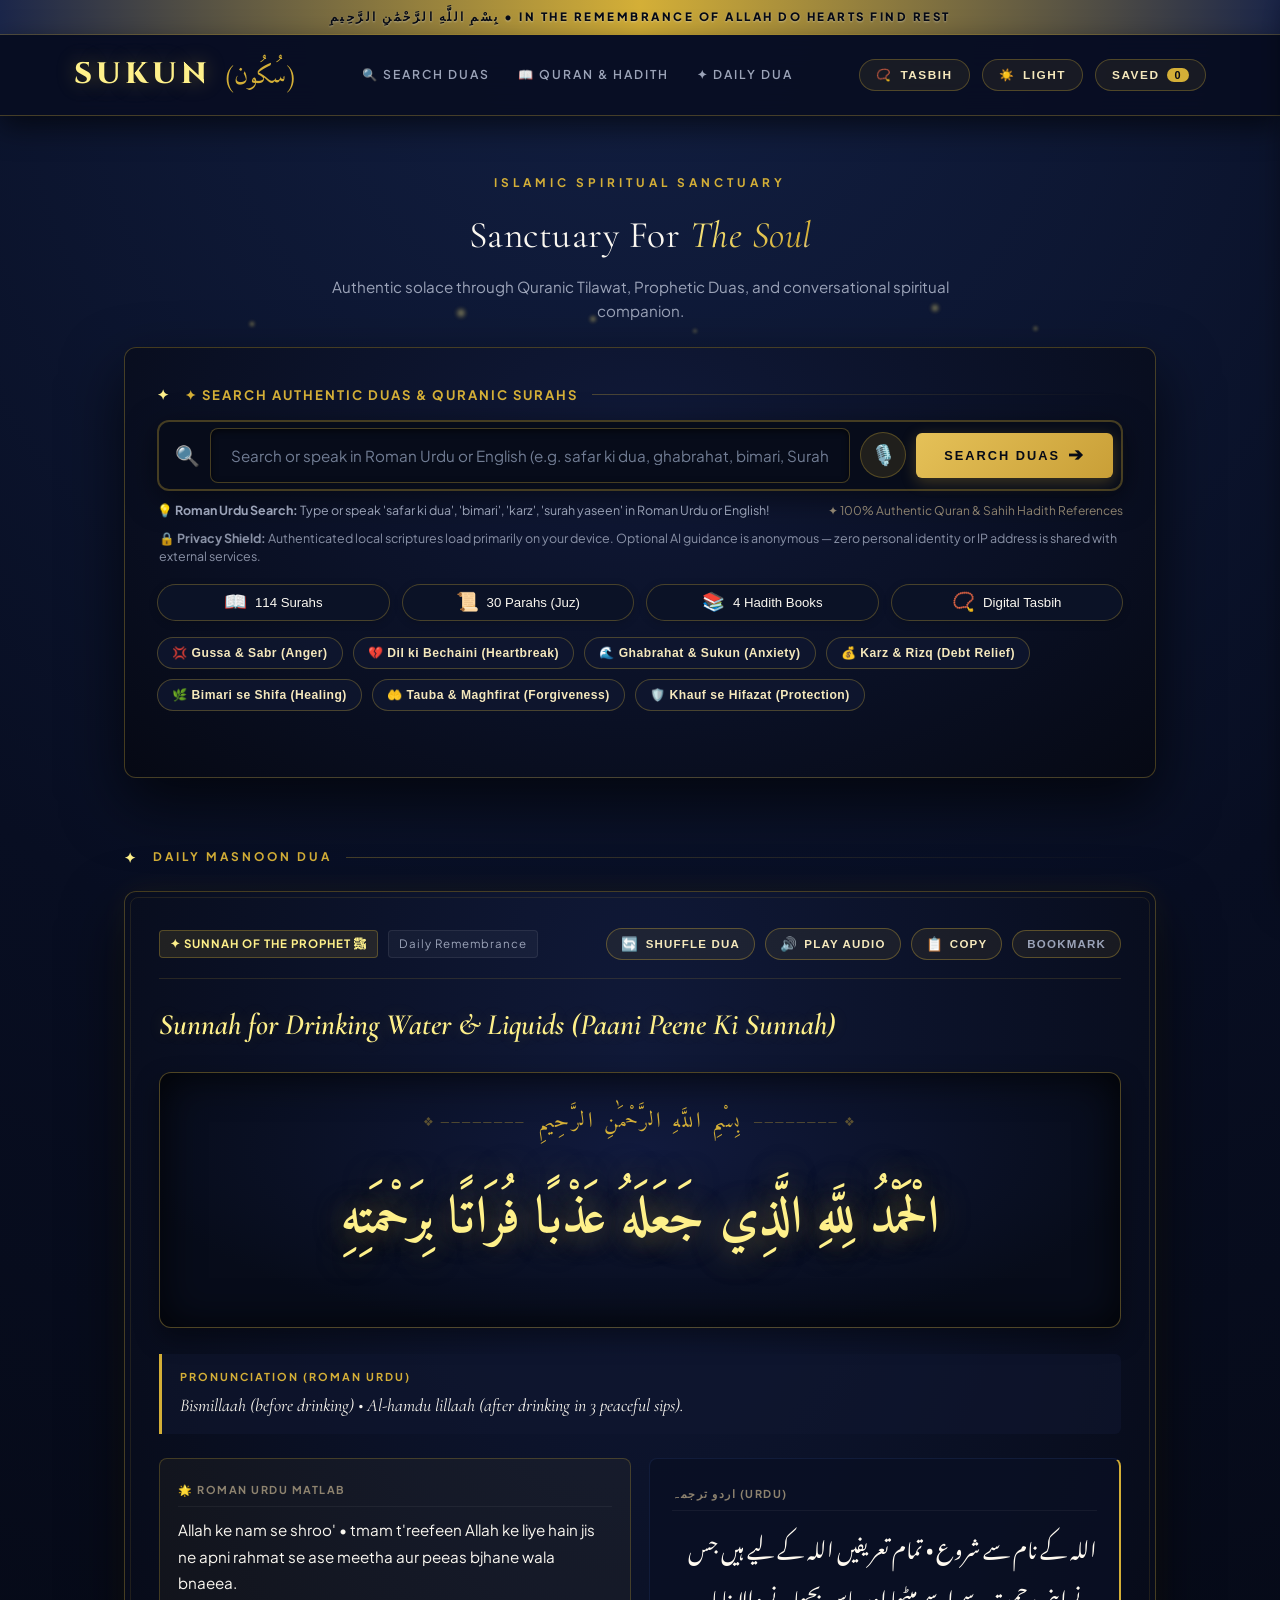
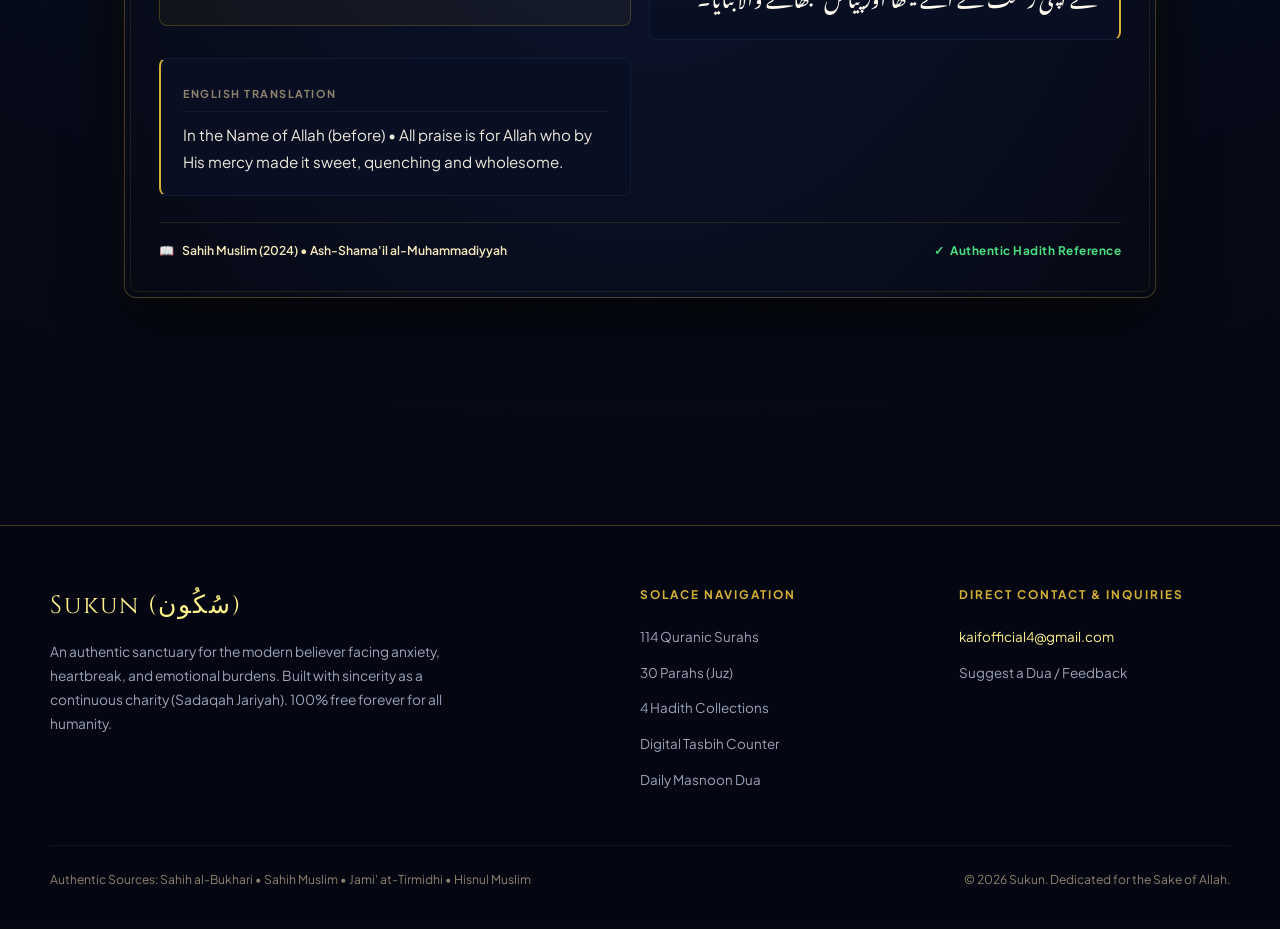
==== commit acfddc22: "fix(phase-0): expand crisis regex with 7 edge cases, handle ayah ranges and bounds, add privacy shie" ====
--- a/index.html
+++ b/index.html
@@ -195,6 +195,7 @@
           <span class="search-hint-pill">💡 <strong>Roman Urdu Search:</strong> Type or speak 'safar ki dua', 'bimari', 'karz', 'surah yaseen' in Roman Urdu or English!</span>
           <span class="privacy-note">✦ 100% Authentic Quran &amp; Sahih Hadith References</span>
         </div>
+        <p class="search-privacy-shield" style="font-size: 0.78rem; color: var(--text-muted); margin: -6px 0 14px 2px; text-align: left; opacity: 0.88; line-height: 1.5;">🔒 <strong>Privacy Shield:</strong> Authenticated local scriptures load primarily on your device. Optional AI guidance is anonymous — zero personal identity or IP address is shared with external services.</p>
 
         <!-- 4 QUICK-ACCESS SANCTUARY SHORTCUTS (Elder-Friendly, Clean & Spacious) -->
         <div class="sanctuary-shortcuts-row">
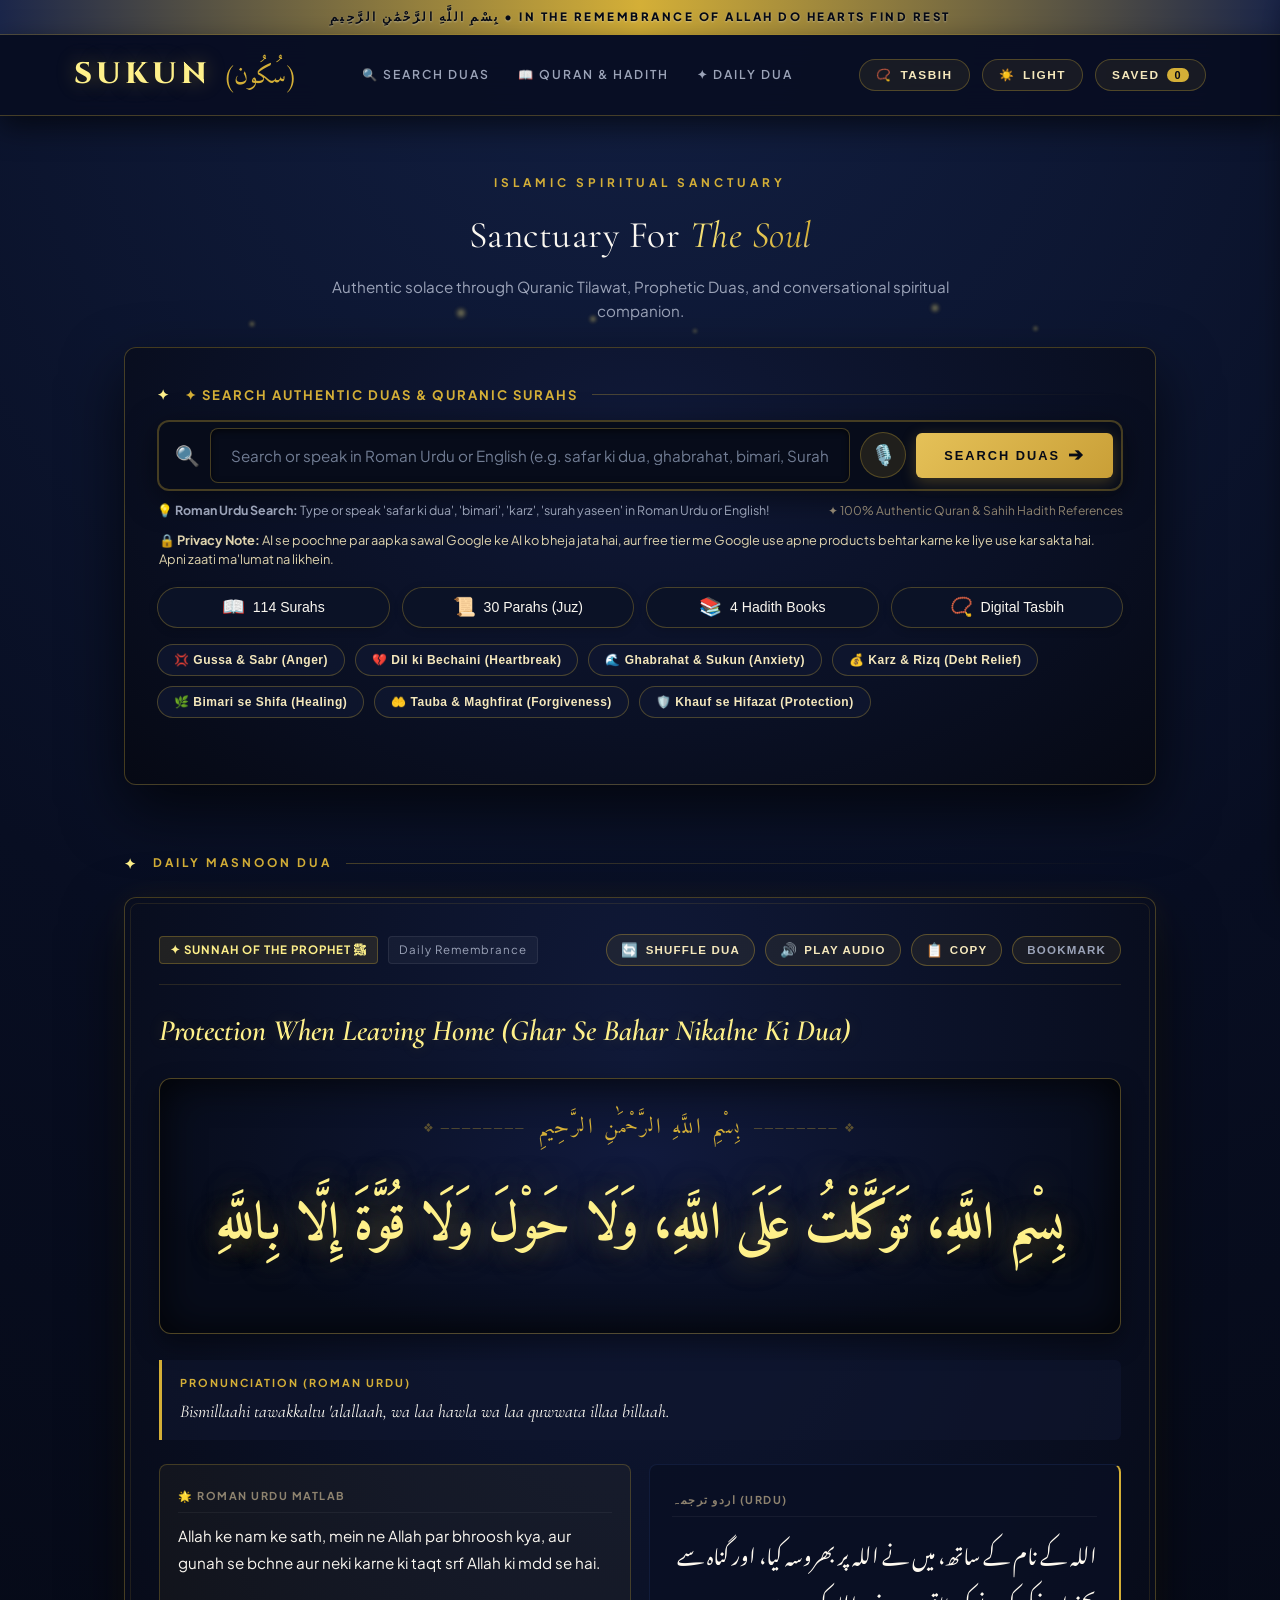
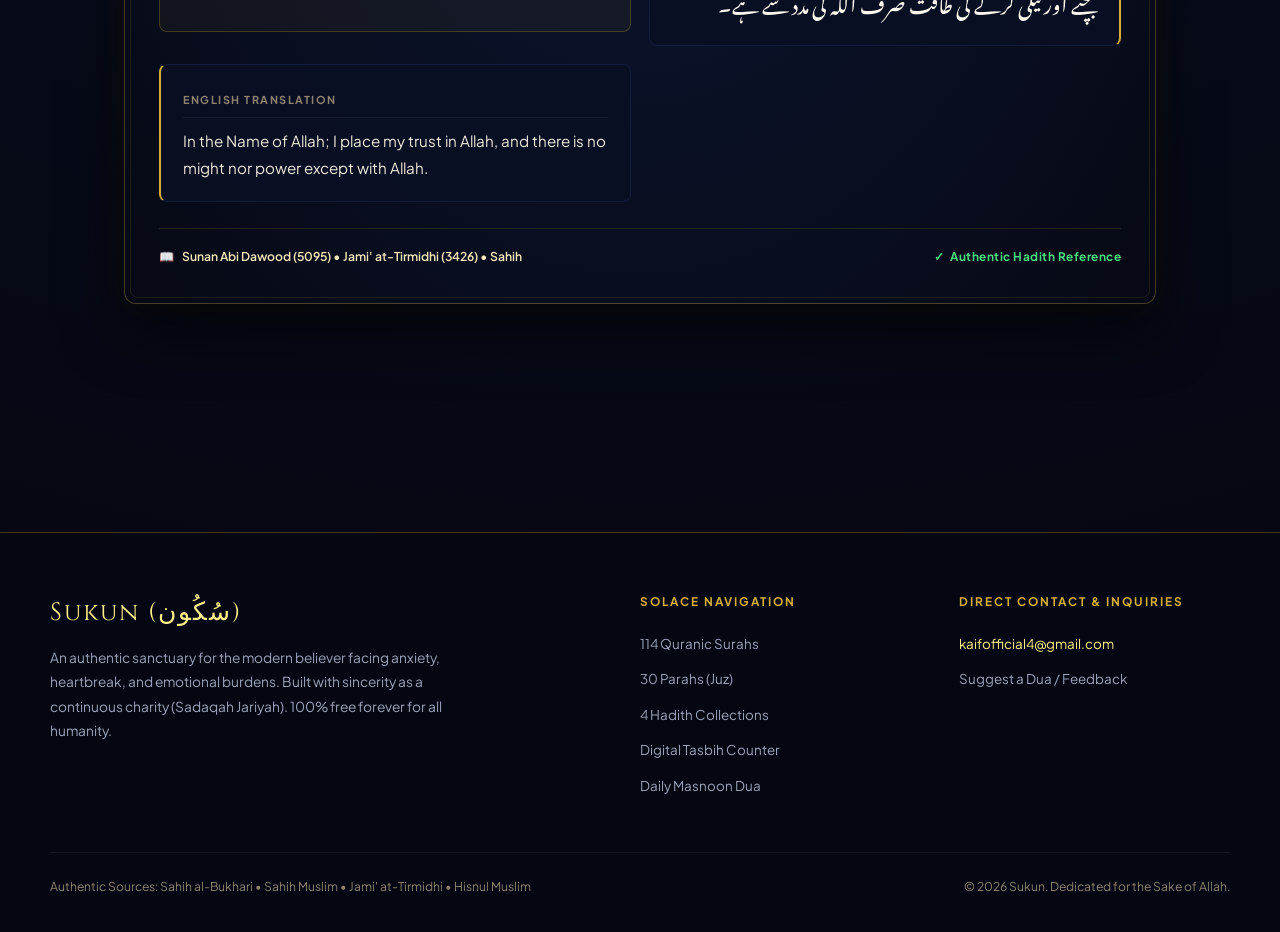
==== commit a7db0ee7: "fix(phase-0): update privacy note, scrub out-of-range citations (2:300, 115:1), and add 4 new crisis" ====
--- a/index.html
+++ b/index.html
@@ -195,7 +195,7 @@
           <span class="search-hint-pill">💡 <strong>Roman Urdu Search:</strong> Type or speak 'safar ki dua', 'bimari', 'karz', 'surah yaseen' in Roman Urdu or English!</span>
           <span class="privacy-note">✦ 100% Authentic Quran &amp; Sahih Hadith References</span>
         </div>
-        <p class="search-privacy-shield" style="font-size: 0.78rem; color: var(--text-muted); margin: -6px 0 14px 2px; text-align: left; opacity: 0.88; line-height: 1.5;">🔒 <strong>Privacy Shield:</strong> Authenticated local scriptures load primarily on your device. Optional AI guidance is anonymous — zero personal identity or IP address is shared with external services.</p>
+        <p class="search-privacy-shield" style="font-size: 0.8rem; color: var(--gold-light); margin: -4px 0 14px 2px; text-align: left; opacity: 0.9; line-height: 1.5;">🔒 <strong>Privacy Note:</strong> AI se poochne par aapka sawal Google ke AI ko bheja jata hai, aur free tier me Google use apne products behtar karne ke liye use kar sakta hai. Apni zaati ma'lumat na likhein.</p>
 
         <!-- 4 QUICK-ACCESS SANCTUARY SHORTCUTS (Elder-Friendly, Clean & Spacious) -->
         <div class="sanctuary-shortcuts-row">
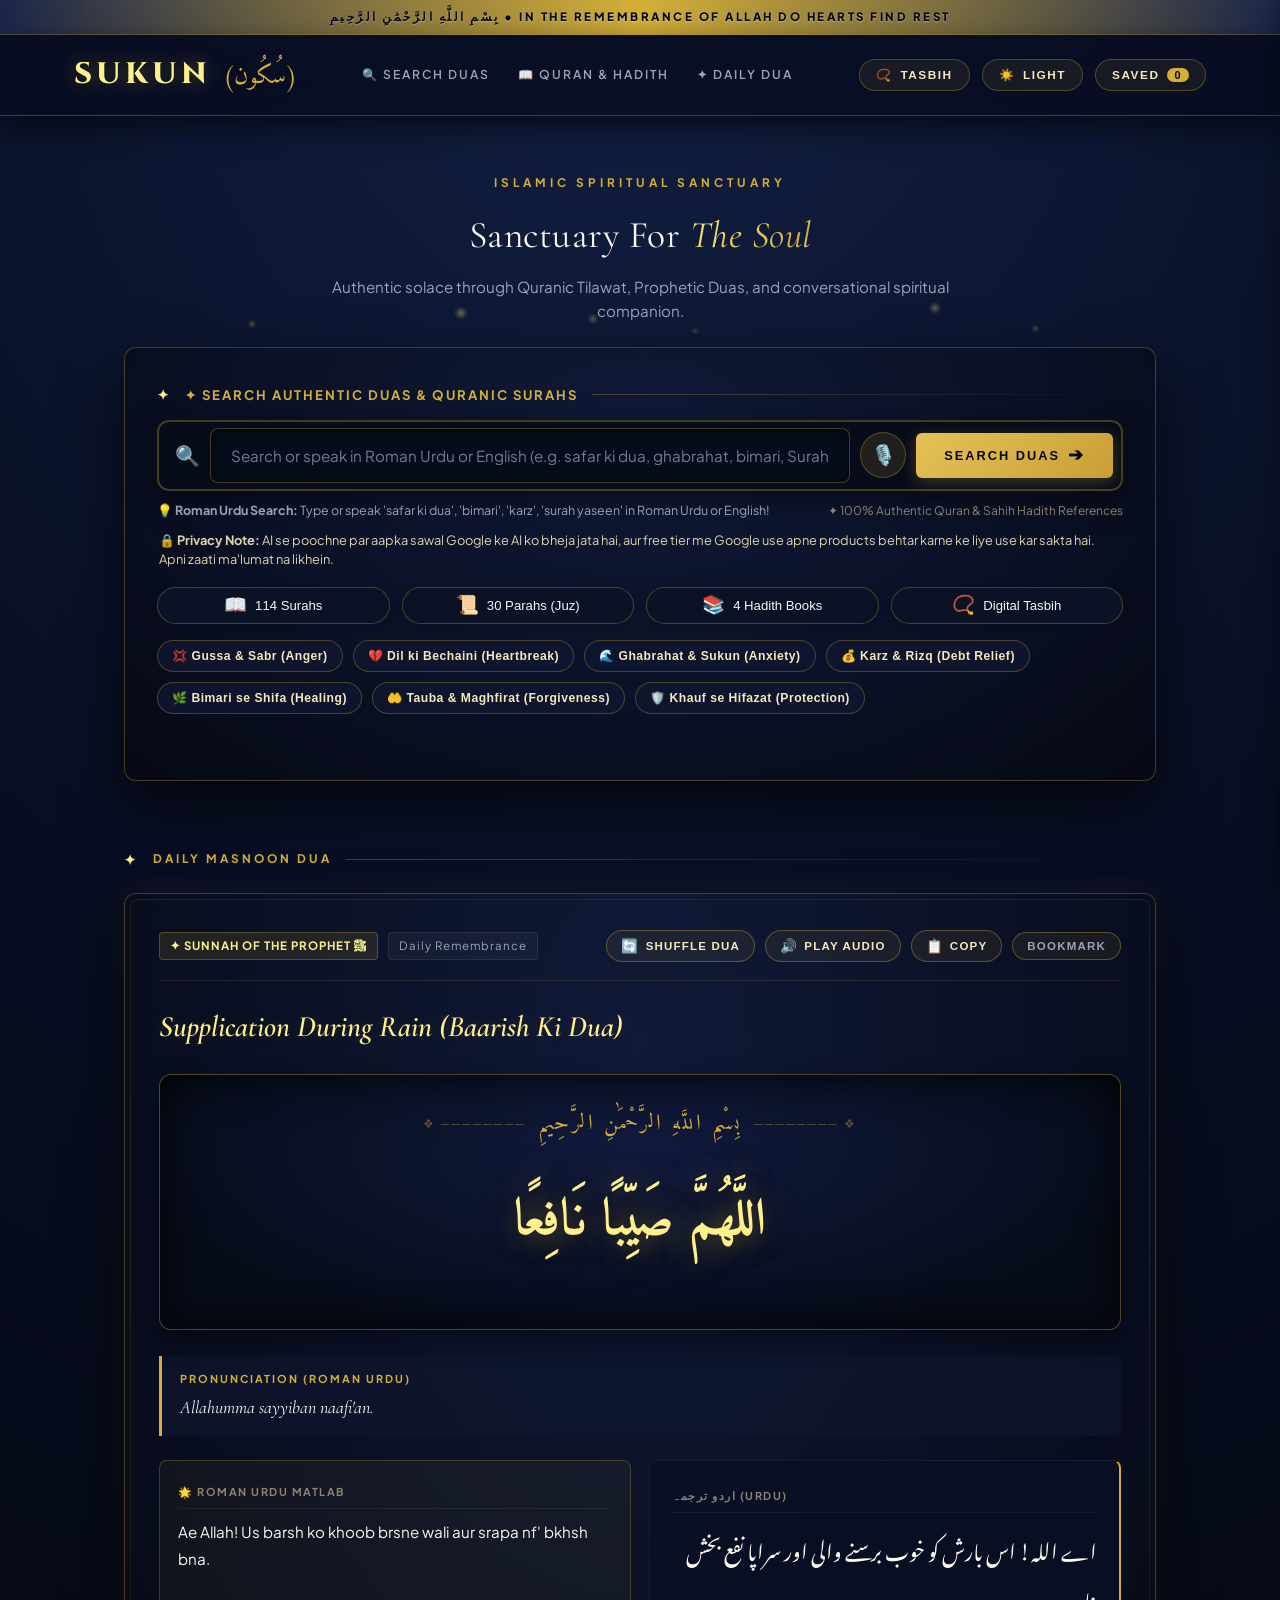
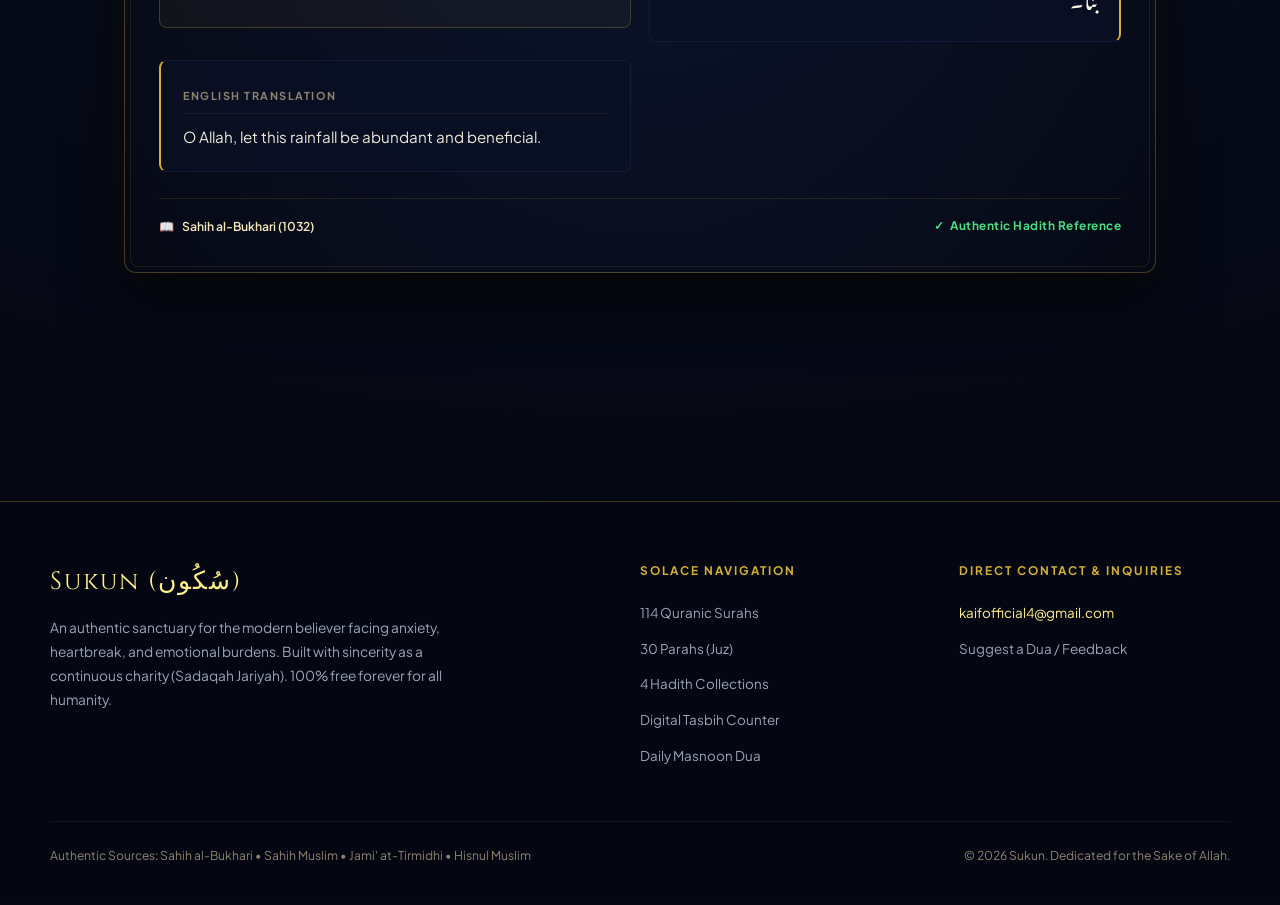
==== commit f1a01661: "feat(frontend): connect Turnstile widget and sukun-gateway worker endpoint" ====
--- a/index.html
+++ b/index.html
@@ -8,6 +8,9 @@
   
   <!-- Master Stylesheet (Royal Midnight & 24k Gold Palette) -->
   <link rel="stylesheet" href="assets/css/style.css">
+
+  <!-- Cloudflare Turnstile Verification API -->
+  <script src="https://challenges.cloudflare.com/turnstile/v0/api.js" async defer></script>
 </head>
 <body>
 
@@ -197,6 +200,9 @@
         </div>
         <p class="search-privacy-shield" style="font-size: 0.8rem; color: var(--gold-light); margin: -4px 0 14px 2px; text-align: left; opacity: 0.9; line-height: 1.5;">🔒 <strong>Privacy Note:</strong> AI se poochne par aapka sawal Google ke AI ko bheja jata hai, aur free tier me Google use apne products behtar karne ke liye use kar sakta hai. Apni zaati ma'lumat na likhein.</p>
 
+        <!-- Cloudflare Turnstile Human Verification Shield -->
+        <div id="turnstileWidget" class="cf-turnstile" data-sitekey="0x4AAAAAAF7VYPGNCj2rvvdN" data-theme="dark" data-size="flexible" style="margin: 0 auto 14px; max-width: 320px;"></div>
+
         <!-- 4 QUICK-ACCESS SANCTUARY SHORTCUTS (Elder-Friendly, Clean & Spacious) -->
         <div class="sanctuary-shortcuts-row">
           <button onclick="openQuranDrawer('surahs')" class="shortcut-pill" title="Explore All 114 Surahs">
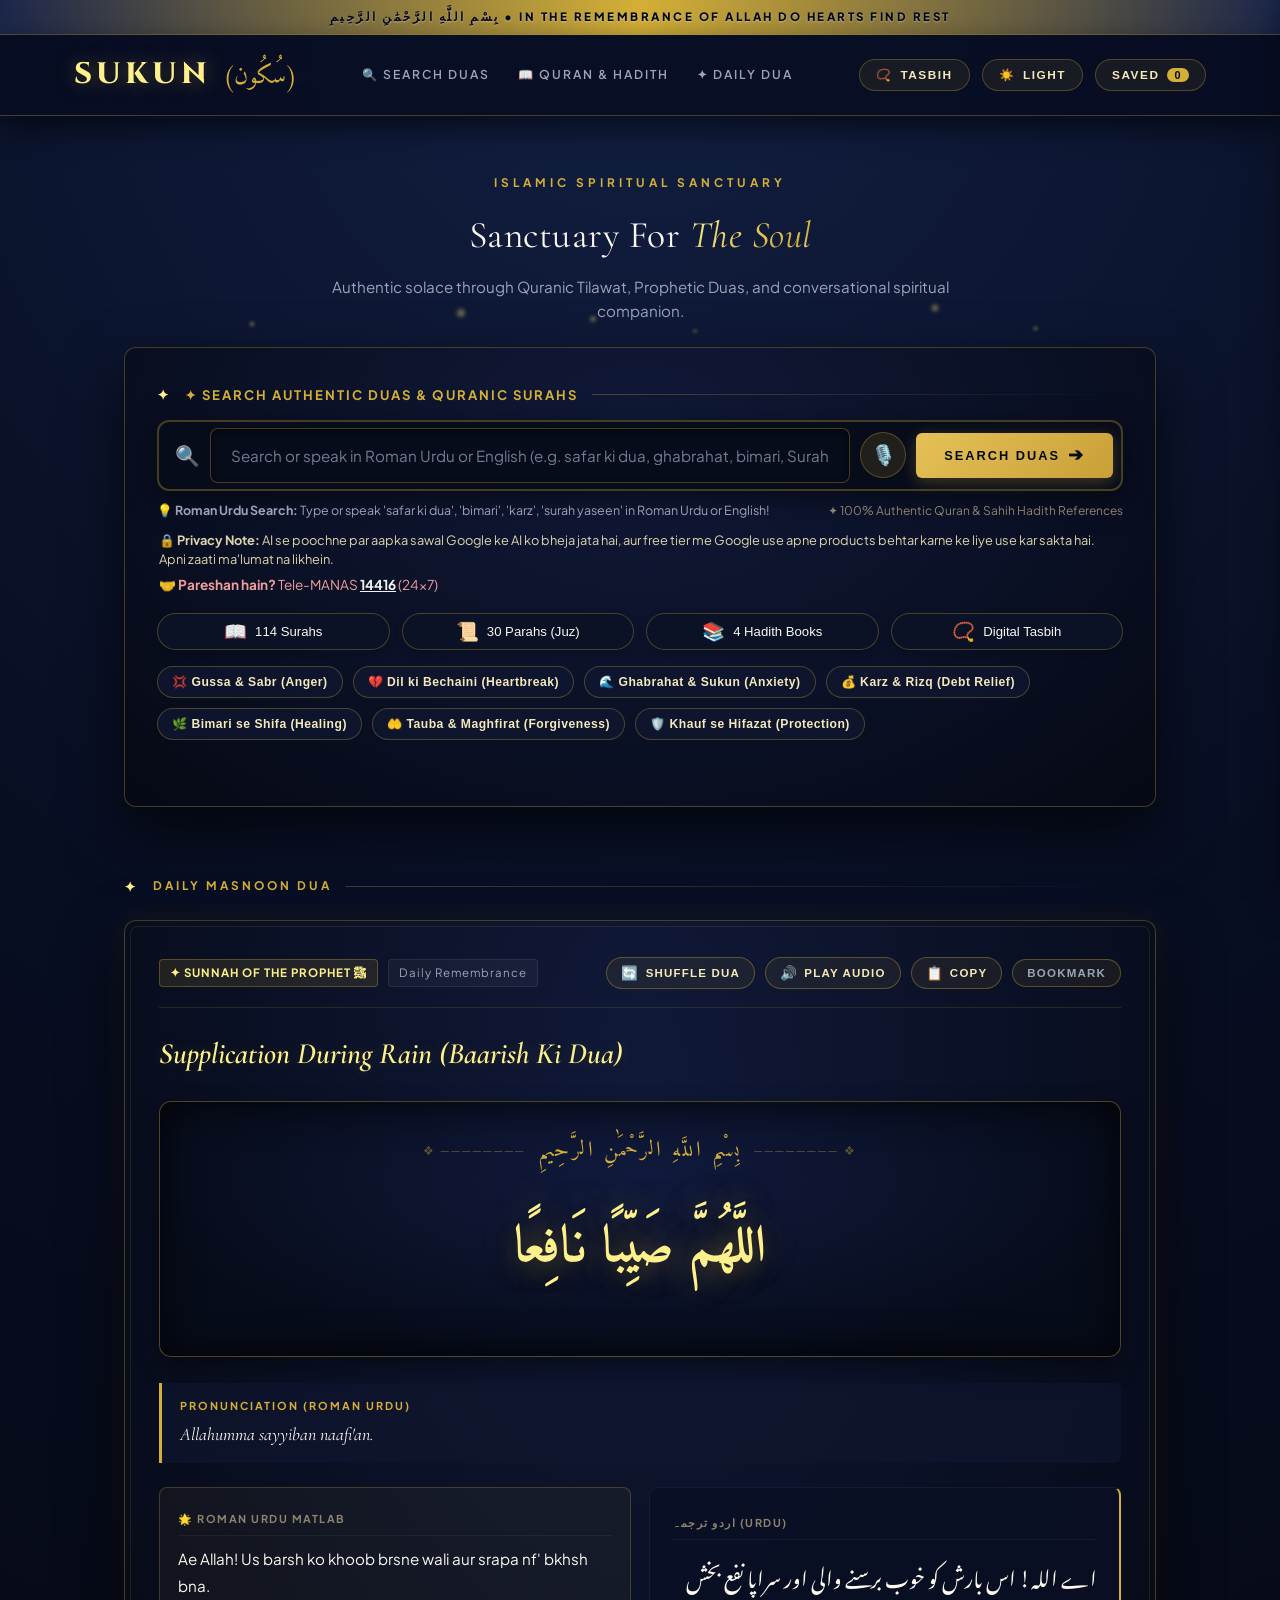
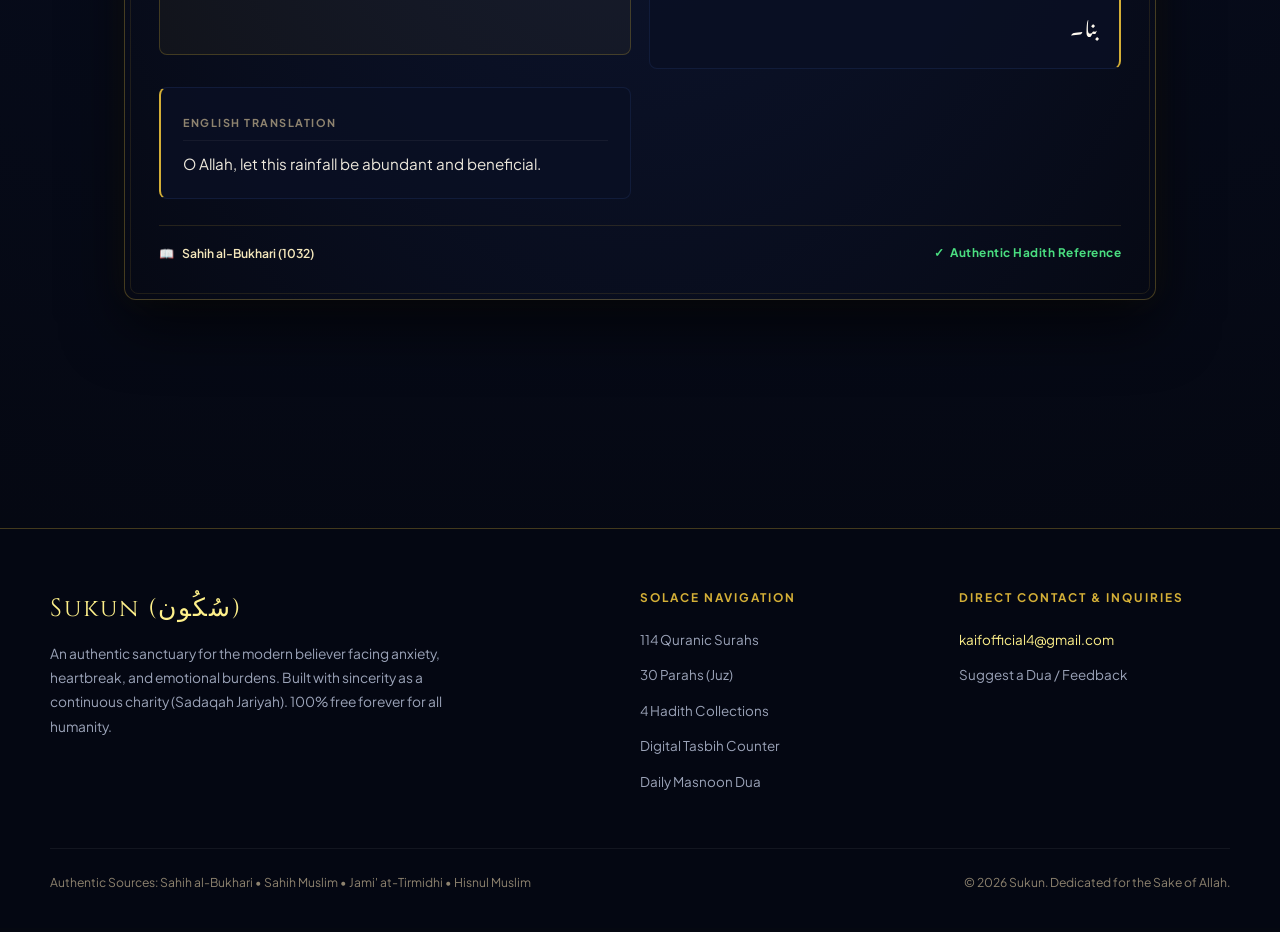
==== commit 3a55abf2: "feat(crisis): add safety block interceptor, permanent helpline line, layer-1 phrase expansions, and " ====
--- a/index.html
+++ b/index.html
@@ -198,7 +198,8 @@
           <span class="search-hint-pill">💡 <strong>Roman Urdu Search:</strong> Type or speak 'safar ki dua', 'bimari', 'karz', 'surah yaseen' in Roman Urdu or English!</span>
           <span class="privacy-note">✦ 100% Authentic Quran &amp; Sahih Hadith References</span>
         </div>
-        <p class="search-privacy-shield" style="font-size: 0.8rem; color: var(--gold-light); margin: -4px 0 14px 2px; text-align: left; opacity: 0.9; line-height: 1.5;">🔒 <strong>Privacy Note:</strong> AI se poochne par aapka sawal Google ke AI ko bheja jata hai, aur free tier me Google use apne products behtar karne ke liye use kar sakta hai. Apni zaati ma'lumat na likhein.</p>
+        <p class="search-privacy-shield" style="font-size: 0.8rem; color: var(--gold-light); margin: -4px 0 6px 2px; text-align: left; opacity: 0.9; line-height: 1.5;">🔒 <strong>Privacy Note:</strong> AI se poochne par aapka sawal Google ke AI ko bheja jata hai, aur free tier me Google use apne products behtar karne ke liye use kar sakta hai. Apni zaati ma'lumat na likhein.</p>
+        <p class="search-crisis-permanent-line" style="font-size: 0.85rem; color: #fca5a5; margin: 0 0 14px 2px; text-align: left; opacity: 0.95; line-height: 1.5;">🤝 <strong>Pareshan hain?</strong> Tele-MANAS <a href="tel:14416" style="color: #fff; text-decoration: underline; font-weight: bold;">14416</a> (24x7)</p>
 
         <!-- Cloudflare Turnstile Human Verification Shield -->
         <div id="turnstileWidget" class="cf-turnstile" data-sitekey="0x4AAAAAAF7VYPGNCj2rvvdN" data-theme="dark" data-size="flexible" style="margin: 0 auto 14px; max-width: 320px;"></div>
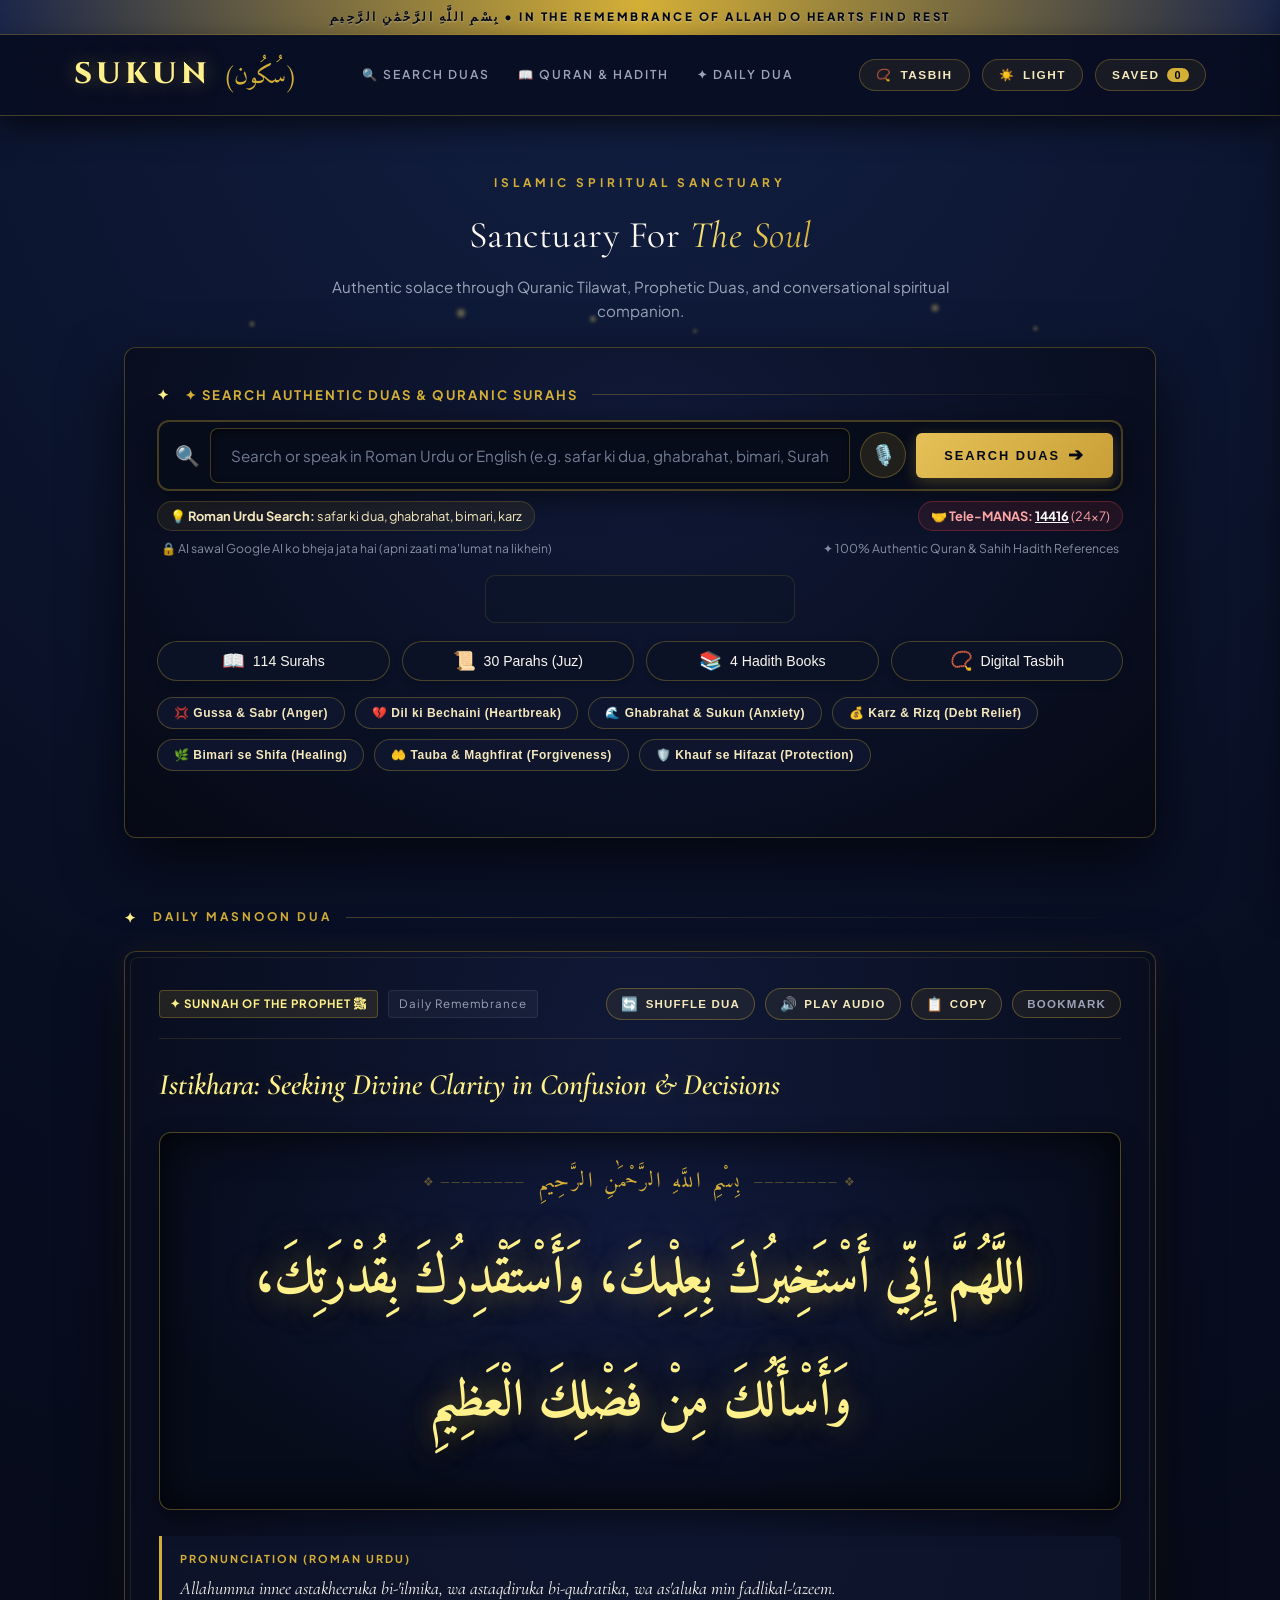
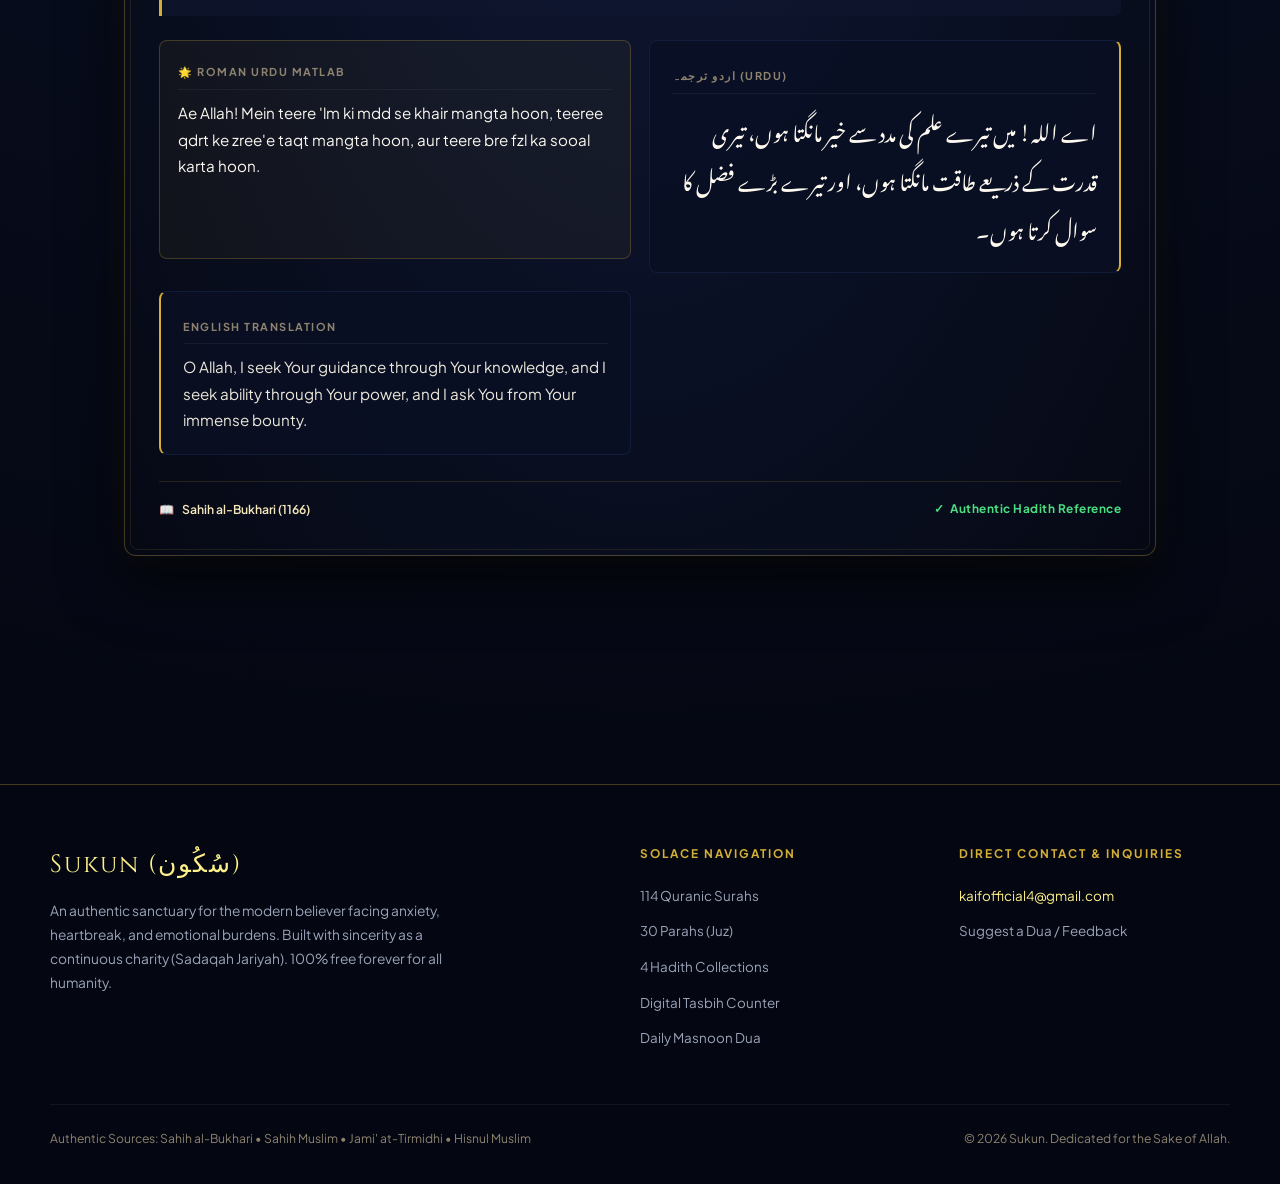
==== commit 2d451670: "fix(ui): harmonize search sanctuary trust bar and enrich authentic dua with live gemini counsel" ====
--- a/index.html
+++ b/index.html
@@ -194,15 +194,26 @@
           <span id="voiceStatusMsg">🎙️ Listening... Speak your Dua or Surah name now...</span>
         </div>
 
-        <div class="search-hint-row" style="margin: 10px 0 14px; display: flex; justify-content: space-between; align-items: center; flex-wrap: wrap; gap: 8px;">
-          <span class="search-hint-pill">💡 <strong>Roman Urdu Search:</strong> Type or speak 'safar ki dua', 'bimari', 'karz', 'surah yaseen' in Roman Urdu or English!</span>
-          <span class="privacy-note">✦ 100% Authentic Quran &amp; Sahih Hadith References</span>
-        </div>
-        <p class="search-privacy-shield" style="font-size: 0.8rem; color: var(--gold-light); margin: -4px 0 6px 2px; text-align: left; opacity: 0.9; line-height: 1.5;">🔒 <strong>Privacy Note:</strong> AI se poochne par aapka sawal Google ke AI ko bheja jata hai, aur free tier me Google use apne products behtar karne ke liye use kar sakta hai. Apni zaati ma'lumat na likhein.</p>
-        <p class="search-crisis-permanent-line" style="font-size: 0.85rem; color: #fca5a5; margin: 0 0 14px 2px; text-align: left; opacity: 0.95; line-height: 1.5;">🤝 <strong>Pareshan hain?</strong> Tele-MANAS <a href="tel:14416" style="color: #fff; text-decoration: underline; font-weight: bold;">14416</a> (24x7)</p>
-
-        <!-- Cloudflare Turnstile Human Verification Shield -->
-        <div id="turnstileWidget" class="cf-turnstile" data-sitekey="0x4AAAAAAF7VYPGNCj2rvvdN" data-theme="dark" data-size="flexible" style="margin: 0 auto 14px; max-width: 320px;"></div>
+        <!-- Unified Sanctuary Search Bar Notes (Clean & Elegant) -->
+        <div class="search-sanctuary-notes" style="margin: 10px 0 16px; display: flex; flex-direction: column; gap: 8px;">
+          <div style="display: flex; justify-content: space-between; align-items: center; flex-wrap: wrap; gap: 10px;">
+            <span class="search-hint-pill" style="font-size: 0.8rem; padding: 4px 12px; background: rgba(212, 175, 55, 0.08); border: 1px solid rgba(212, 175, 55, 0.2); border-radius: 20px; color: var(--gold-light);">
+              💡 <strong>Roman Urdu Search:</strong> safar ki dua, ghabrahat, bimari, karz
+            </span>
+            <span class="search-helpline-pill" style="font-size: 0.8rem; padding: 4px 12px; background: rgba(239, 68, 68, 0.1); border: 1px solid rgba(239, 68, 68, 0.3); border-radius: 20px; color: #fca5a5;">
+              🤝 <strong>Tele-MANAS:</strong> <a href="tel:14416" style="color: #fff; text-decoration: underline; font-weight: bold;">14416</a> (24x7)
+            </span>
+          </div>
+          <div style="display: flex; justify-content: space-between; align-items: center; flex-wrap: wrap; gap: 8px; font-size: 0.76rem; color: var(--text-muted); opacity: 0.85; padding: 0 4px;">
+            <span>🔒 AI sawal Google AI ko bheja jata hai (apni zaati ma'lumat na likhein)</span>
+            <span>✦ 100% Authentic Quran &amp; Sahih Hadith References</span>
+          </div>
+        </div>
+
+        <!-- Cloudflare Turnstile Human Verification Shield (Dark & Compact) -->
+        <div id="turnstileWrapper" style="display: flex; justify-content: center; align-items: center; margin: 0 auto 16px; min-height: 48px; background: rgba(13, 21, 41, 0.6); border: 1px solid rgba(212, 175, 55, 0.15); border-radius: 10px; max-width: 310px; padding: 4px; overflow: hidden;">
+          <div id="turnstileWidget" class="cf-turnstile" data-sitekey="0x4AAAAAAF7VYPGNCj2rvvdN" data-theme="dark" data-size="compact"></div>
+        </div>
 
         <!-- 4 QUICK-ACCESS SANCTUARY SHORTCUTS (Elder-Friendly, Clean & Spacious) -->
         <div class="sanctuary-shortcuts-row">
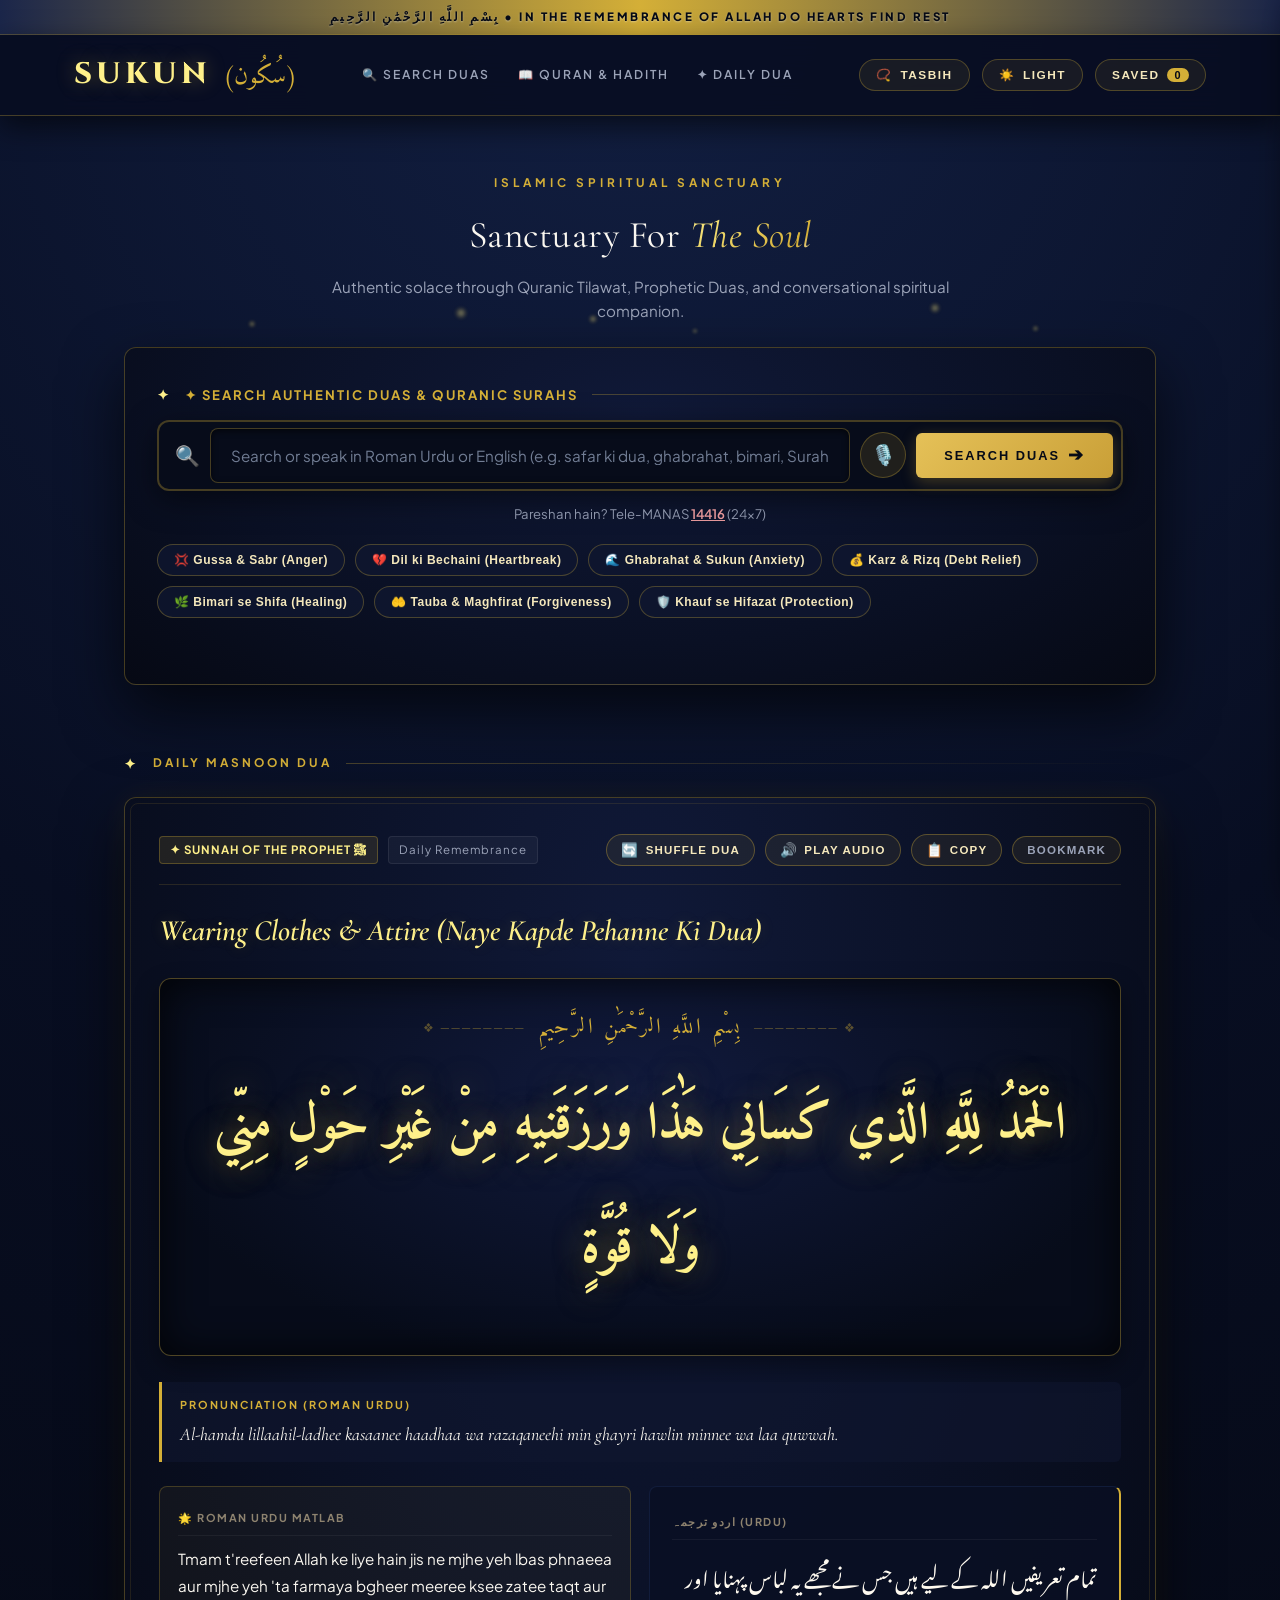
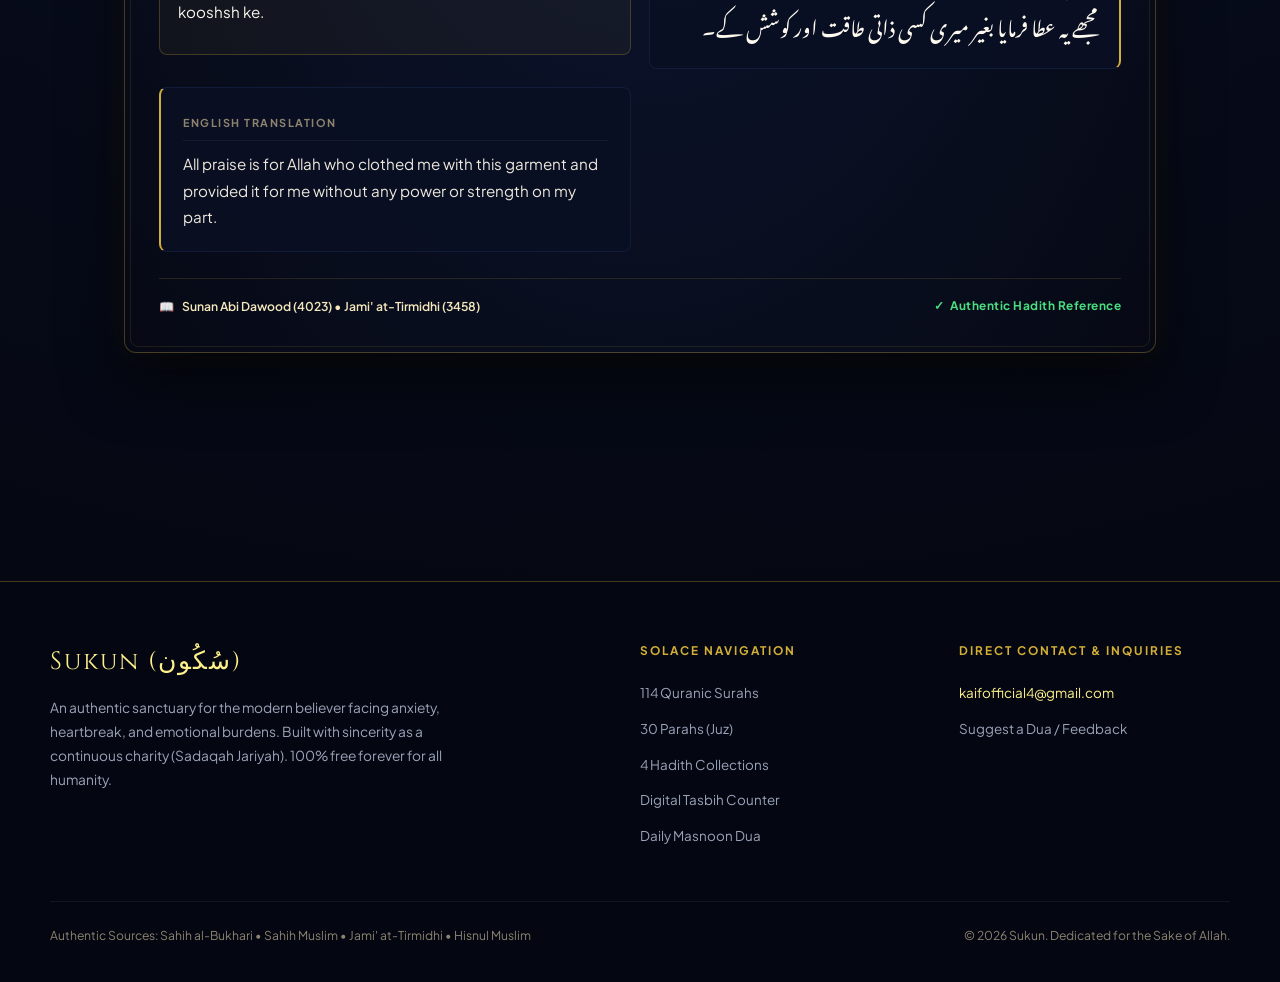
==== commit 7beaa261: "UI declutter: Invisible turnstile, remove duplicate shortcuts, and simplify search subtext" ====
--- a/index.html
+++ b/index.html
@@ -194,45 +194,14 @@
           <span id="voiceStatusMsg">🎙️ Listening... Speak your Dua or Surah name now...</span>
         </div>
 
-        <!-- Unified Sanctuary Search Bar Notes (Clean & Elegant) -->
-        <div class="search-sanctuary-notes" style="margin: 10px 0 16px; display: flex; flex-direction: column; gap: 8px;">
-          <div style="display: flex; justify-content: space-between; align-items: center; flex-wrap: wrap; gap: 10px;">
-            <span class="search-hint-pill" style="font-size: 0.8rem; padding: 4px 12px; background: rgba(212, 175, 55, 0.08); border: 1px solid rgba(212, 175, 55, 0.2); border-radius: 20px; color: var(--gold-light);">
-              💡 <strong>Roman Urdu Search:</strong> safar ki dua, ghabrahat, bimari, karz
-            </span>
-            <span class="search-helpline-pill" style="font-size: 0.8rem; padding: 4px 12px; background: rgba(239, 68, 68, 0.1); border: 1px solid rgba(239, 68, 68, 0.3); border-radius: 20px; color: #fca5a5;">
-              🤝 <strong>Tele-MANAS:</strong> <a href="tel:14416" style="color: #fff; text-decoration: underline; font-weight: bold;">14416</a> (24x7)
-            </span>
-          </div>
-          <div style="display: flex; justify-content: space-between; align-items: center; flex-wrap: wrap; gap: 8px; font-size: 0.76rem; color: var(--text-muted); opacity: 0.85; padding: 0 4px;">
-            <span>🔒 AI sawal Google AI ko bheja jata hai (apni zaati ma'lumat na likhein)</span>
-            <span>✦ 100% Authentic Quran &amp; Sahih Hadith References</span>
-          </div>
-        </div>
-
-        <!-- Cloudflare Turnstile Human Verification Shield (Dark & Compact) -->
-        <div id="turnstileWrapper" style="display: flex; justify-content: center; align-items: center; margin: 0 auto 16px; min-height: 48px; background: rgba(13, 21, 41, 0.6); border: 1px solid rgba(212, 175, 55, 0.15); border-radius: 10px; max-width: 310px; padding: 4px; overflow: hidden;">
-          <div id="turnstileWidget" class="cf-turnstile" data-sitekey="0x4AAAAAAF7VYPGNCj2rvvdN" data-theme="dark" data-size="compact"></div>
-        </div>
-
-        <!-- 4 QUICK-ACCESS SANCTUARY SHORTCUTS (Elder-Friendly, Clean & Spacious) -->
-        <div class="sanctuary-shortcuts-row">
-          <button onclick="openQuranDrawer('surahs')" class="shortcut-pill" title="Explore All 114 Surahs">
-            <span class="shortcut-icon">📖</span>
-            <span class="shortcut-text">114 Surahs</span>
-          </button>
-          <button onclick="openQuranDrawer('parahs')" class="shortcut-pill" title="Explore All 30 Parahs">
-            <span class="shortcut-icon">📜</span>
-            <span class="shortcut-text">30 Parahs (Juz)</span>
-          </button>
-          <button onclick="openQuranDrawer('hadith')" class="shortcut-pill" title="4 Authentic Hadith Books">
-            <span class="shortcut-icon">📚</span>
-            <span class="shortcut-text">4 Hadith Books</span>
-          </button>
-          <button onclick="openTasbihModal()" class="shortcut-pill" title="Open Digital Tasbih Counter">
-            <span class="shortcut-icon">📿</span>
-            <span class="shortcut-text">Digital Tasbih</span>
-          </button>
+        <!-- Clean & Peaceful Helpline Subtext -->
+        <div class="search-helpline-subtext" style="text-align: center; margin: 12px 0 20px; font-size: 0.82rem; color: var(--text-muted); opacity: 0.9;">
+          <span>Pareshan hain? Tele-MANAS <a href="tel:14416" style="color: #fca5a5; text-decoration: underline; font-weight: 600;">14416</a> (24x7)</span>
+        </div>
+
+        <!-- Cloudflare Turnstile Invisible Bot Shield (Completely hidden from screen) -->
+        <div id="turnstileContainer" style="position: absolute; width: 0; height: 0; overflow: hidden; opacity: 0; pointer-events: none;">
+          <div id="turnstileWidget" class="cf-turnstile" data-sitekey="0x4AAAAAAF7VYPGNCj2rvvdN" data-size="invisible" data-callback="onTurnstileSuccess"></div>
         </div>
 
         <!-- Situational Topic Pills (Roman Urdu + English for Elder Clarity) -->
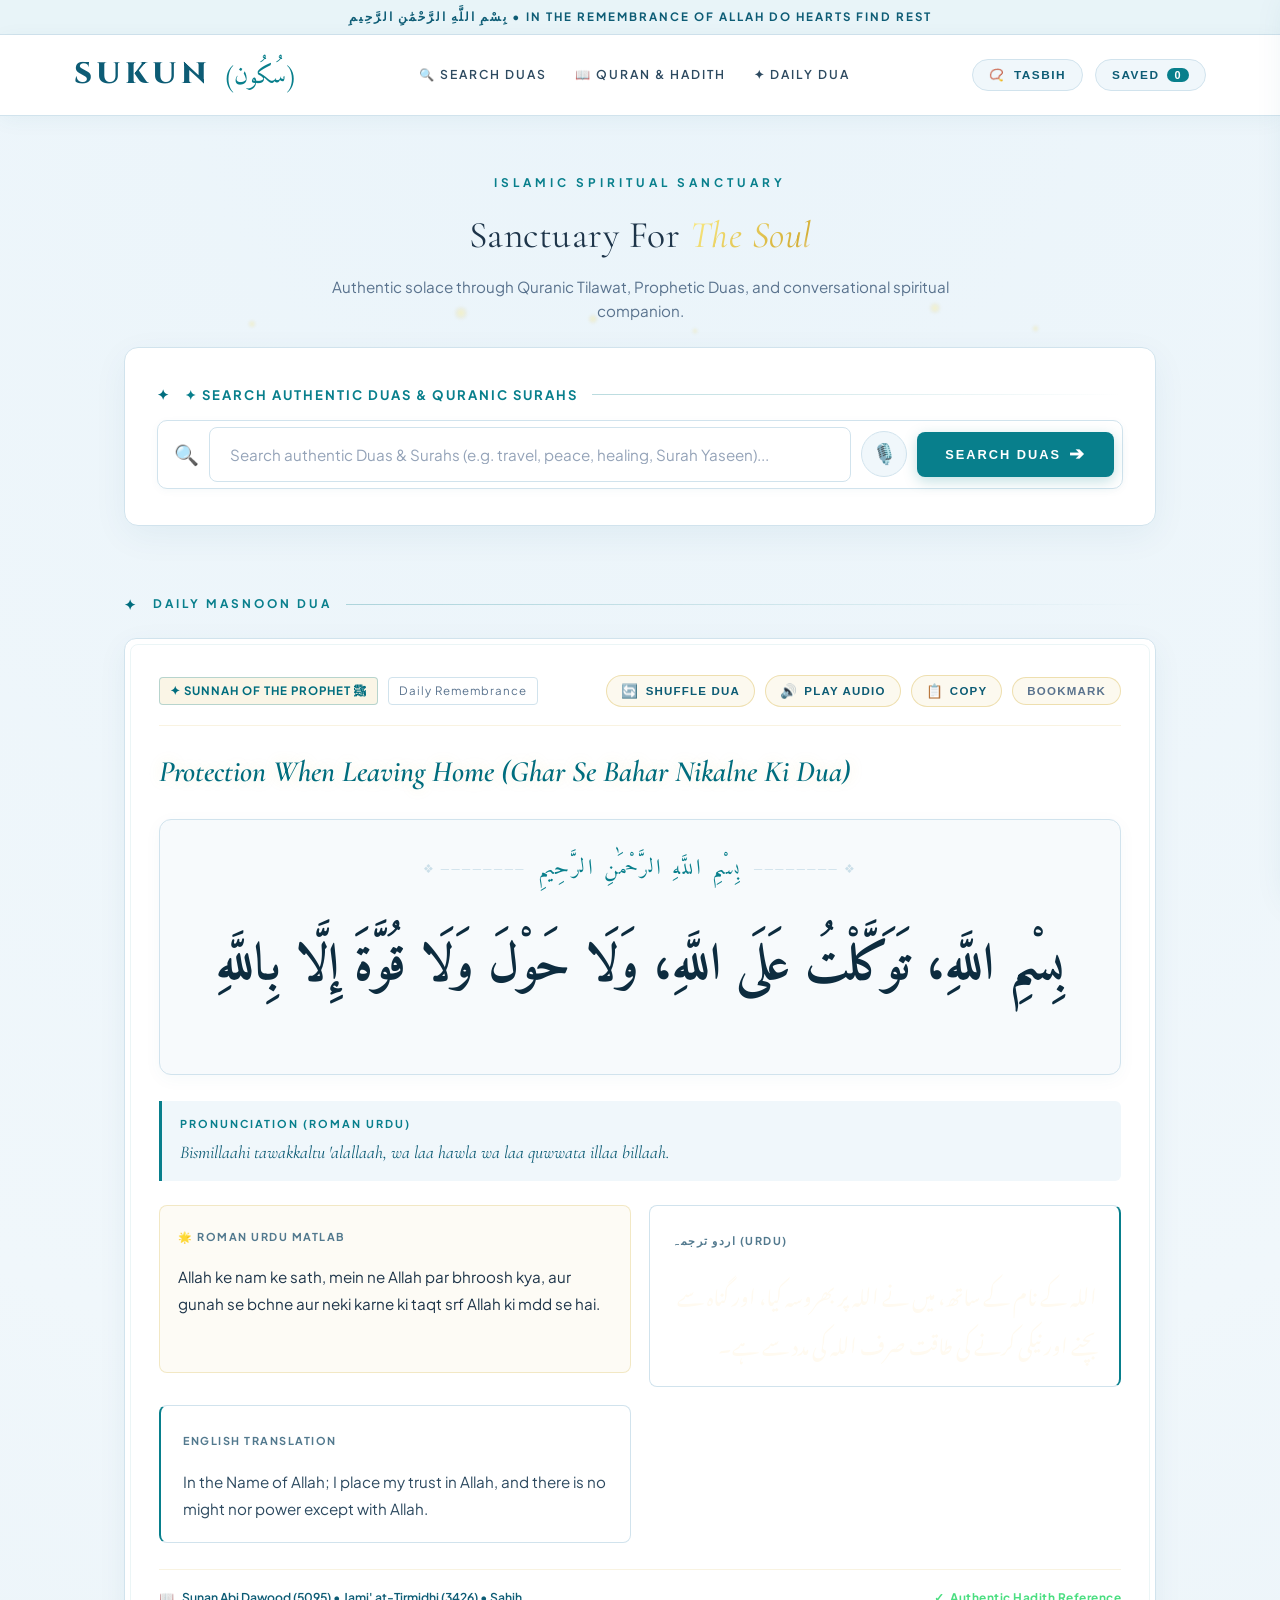
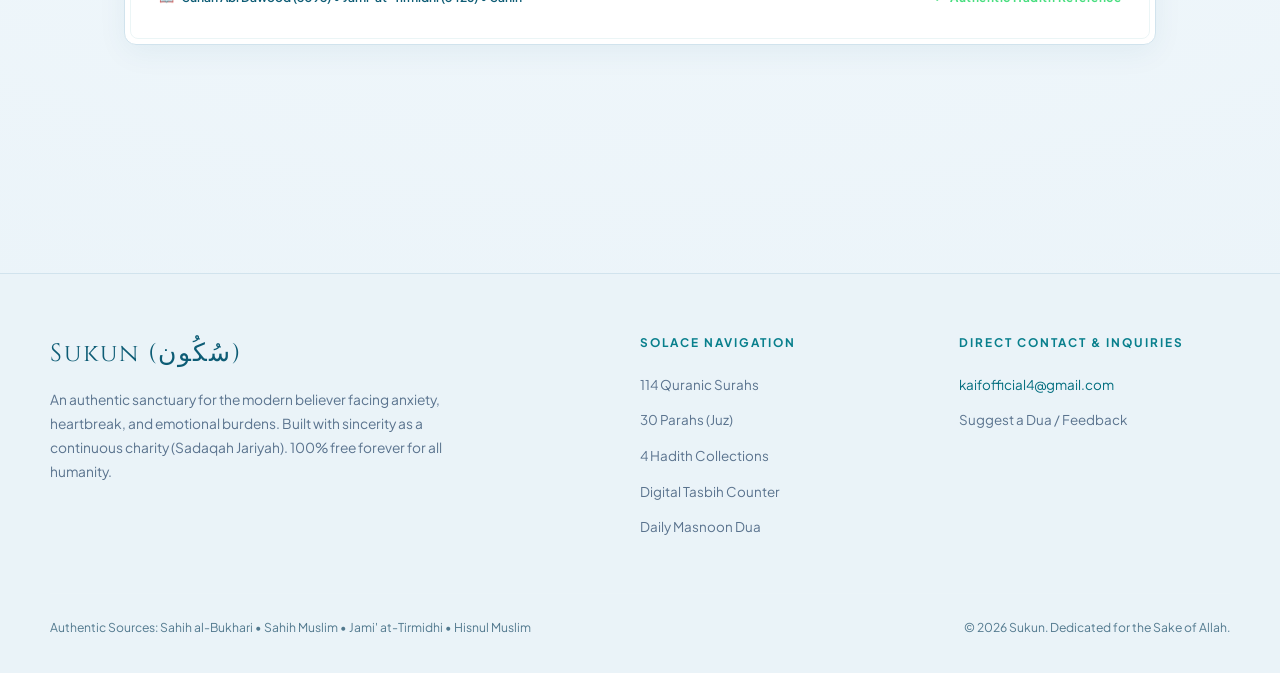
==== commit c0eec8fa: "UI makeover: Soft Ice-Blue & Ocean Teal sanctuary theme, declutter search hub, remove theme toggle, " ====
--- a/index.html
+++ b/index.html
@@ -45,10 +45,7 @@
           <span class="nav-btn-icon">📿</span> <span class="nav-btn-label">Tasbih</span>
         </button>
 
-        <!-- 2. Theme Toggle Button (Light & Dark Mode) -->
-        <button id="themeToggleBtn" onclick="toggleTheme()" class="nav-btn" title="Toggle Light / Dark Sanctuary Mode">
-          <span id="themeToggleIcon">☀️</span> <span id="themeToggleText">Light</span>
-        </button>
+
 
         <!-- 3. Saved Duas -->
         <button onclick="openModal('saved')" class="nav-btn" title="Saved Sanctuary Duas">
@@ -149,7 +146,7 @@
           <input 
             type="text" 
             id="searchQuery"
-            placeholder="Search or speak in Roman Urdu or English (e.g. safar ki dua, ghabrahat, bimari, Surah Yaseen)..."
+            placeholder="Search authentic Duas &amp; Surahs (e.g. travel, peace, healing, Surah Yaseen)..."
             class="search-input-box elder-friendly-input"
             autocomplete="off"
           />
@@ -194,25 +191,9 @@
           <span id="voiceStatusMsg">🎙️ Listening... Speak your Dua or Surah name now...</span>
         </div>
 
-        <!-- Clean & Peaceful Helpline Subtext -->
-        <div class="search-helpline-subtext" style="text-align: center; margin: 12px 0 20px; font-size: 0.82rem; color: var(--text-muted); opacity: 0.9;">
-          <span>Pareshan hain? Tele-MANAS <a href="tel:14416" style="color: #fca5a5; text-decoration: underline; font-weight: 600;">14416</a> (24x7)</span>
-        </div>
-
         <!-- Cloudflare Turnstile Invisible Bot Shield (Completely hidden from screen) -->
         <div id="turnstileContainer" style="position: absolute; width: 0; height: 0; overflow: hidden; opacity: 0; pointer-events: none;">
           <div id="turnstileWidget" class="cf-turnstile" data-sitekey="0x4AAAAAAF7VYPGNCj2rvvdN" data-size="invisible" data-callback="onTurnstileSuccess"></div>
-        </div>
-
-        <!-- Situational Topic Pills (Roman Urdu + English for Elder Clarity) -->
-        <div class="topic-pills-row">
-          <button onclick="selectTopicPill('gussa')" class="topic-pill">💢 Gussa &amp; Sabr (Anger)</button>
-          <button onclick="selectTopicPill('dil tuta')" class="topic-pill">💔 Dil ki Bechaini (Heartbreak)</button>
-          <button onclick="selectTopicPill('ghabrahat')" class="topic-pill">🌊 Ghabrahat &amp; Sukun (Anxiety)</button>
-          <button onclick="selectTopicPill('karz')" class="topic-pill">💰 Karz &amp; Rizq (Debt Relief)</button>
-          <button onclick="selectTopicPill('bimari')" class="topic-pill">🌿 Bimari se Shifa (Healing)</button>
-          <button onclick="selectTopicPill('gunah')" class="topic-pill">🤲 Tauba &amp; Maghfirat (Forgiveness)</button>
-          <button onclick="selectTopicPill('khauf')" class="topic-pill">🛡️ Khauf se Hifazat (Protection)</button>
         </div>
 
         <!-- Dynamic Solution Result Card & Interactive Conversational AI Hub -->
@@ -588,7 +569,7 @@
       <!-- 1. Surahs List View -->
       <div id="drawerSurahsView" class="drawer-tab-content active">
         <div class="drawer-view-info">
-          <span>Complete 114 Surahs with Tilawat Audio &amp; Ayah-by-Ayah Hasanat (نیکیاں)</span>
+          <span>Complete 114 Surahs with Tilawat Audio &amp; Ayah-by-Ayah Verse Blessings</span>
         </div>
         <div id="drawerSurahsGrid" class="drawer-items-list">
           <!-- Populated dynamically via JS -->
--- a/assets/css/style.css
+++ b/assets/css/style.css
@@ -8,34 +8,34 @@
 @import url('https://fonts.googleapis.com/css2?family=Amiri:ital,wght@0,400;0,700;1,400&family=Cinzel:wght@600;700;800;900&family=Cormorant+Garamond:ital,wght@0,400;0,600;1,400;1,600&family=Plus+Jakarta+Sans:wght@300;400;500;600;700;800&family=Noto+Nastaliq+Urdu:wght@400;700&display=swap');
 
 :root {
-  /* Rich Celestial Navy & Obsidian (Zero Muddy Brown) */
-  --bg-deep: #050811;
-  --bg-midnight: #090e1f;
-  --bg-navy-elevated: #0f1730;
-  --bg-card: #0b1226;
-  --bg-card-inner: #070c1a;
-  --bg-glass: rgba(12, 19, 40, 0.75);
-
-  /* Royal 24k Gold Tones */
-  --gold-primary: #d4af37;
-  --gold-light: #f5e8bc;
-  --gold-bright: #fef08a;
-  --gold-ochre: #c99f37;
-  --gold-muted: #8e836f;
-  --gold-glow: rgba(212, 175, 55, 0.28);
-  --gold-soft-tint: rgba(212, 175, 55, 0.08);
-
-  /* Borders & Haired Lines */
-  --border-gold: rgba(212, 175, 55, 0.3);
-  --border-gold-strong: rgba(212, 175, 55, 0.65);
-  --border-subtle: rgba(255, 255, 255, 0.08);
-  --border-navy: rgba(27, 42, 82, 0.5);
-
-  /* Typography Colors */
-  --text-cream: #faf7f0;
-  --text-ivory: #ede8dc;
-  --text-muted: #9ba3b8;
-  --text-dim: #717c96;
+  /* Soft Ice-Blue & Pure White Sanctuary System (Matching reference image) */
+  --bg-deep: #f0f7fb;
+  --bg-midnight: #e8f3f8;
+  --bg-navy-elevated: #dfedf5;
+  --bg-card: #ffffff;
+  --bg-card-inner: #f7fafc;
+  --bg-glass: rgba(255, 255, 255, 0.95);
+
+  /* Deep Ocean Teal & Petroleum Accents */
+  --gold-primary: #087f8c;
+  --gold-light: #0d5c75;
+  --gold-bright: #006d7e;
+  --gold-ochre: #0a6c74;
+  --gold-muted: #52798e;
+  --gold-glow: rgba(8, 127, 140, 0.16);
+  --gold-soft-tint: rgba(8, 127, 140, 0.08);
+
+  /* Clean Soft Borders */
+  --border-gold: rgba(8, 127, 140, 0.28);
+  --border-gold-strong: #087f8c;
+  --border-subtle: #d1e3ed;
+  --border-navy: #cbdfe9;
+
+  /* Crisp Typography Colors */
+  --text-cream: #1e354a;
+  --text-ivory: #2d4a60;
+  --text-muted: #5a738e;
+  --text-dim: #71889c;
 
   /* Fonts */
   --font-serif: 'Cormorant Garamond', Georgia, serif;
@@ -56,7 +56,7 @@
 }
 
 body {
-  background: radial-gradient(circle at 50% 0%, #121f42 0%, #080e22 40%, #04060d 100%);
+  background: radial-gradient(circle at 50% 0%, #eaf4fa 0%, #f0f7fb 60%, #e8f2f8 100%);
   background-color: var(--bg-deep);
   color: var(--text-cream);
   font-family: var(--font-sans);
@@ -647,27 +647,27 @@
 
 /* ================= 1. TOP ANNOUNCEMENT RIBBON ================= */
 .top-ribbon {
-  background: linear-gradient(90deg, #1b264a 0%, #d4af37 50%, #1b264a 100%);
-  color: #060a16;
+  background: #e8f4f8;
+  color: #0d5c75;
   text-align: center;
   padding: 8px 16px;
   font-size: 0.72rem;
-  font-weight: 800;
-  letter-spacing: 2.5px;
+  font-weight: 700;
+  letter-spacing: 2px;
   text-transform: uppercase;
-  border-bottom: 1px solid rgba(212, 175, 55, 0.3);
-  text-shadow: 0 1px 2px rgba(255, 255, 255, 0.4);
+  border-bottom: 1px solid #d1e3ed;
+  text-shadow: none;
 }
 
 /* ================= 2. NAVBAR ================= */
 .site-header {
-  border-bottom: 1px solid var(--border-gold);
-  background: rgba(8, 14, 34, 0.92);
+  border-bottom: 1px solid #d1e3ed;
+  background: rgba(255, 255, 255, 0.96);
   backdrop-filter: blur(16px);
   position: sticky;
   top: 0;
   z-index: 50;
-  box-shadow: 0 10px 30px rgba(0, 0, 0, 0.6);
+  box-shadow: 0 4px 20px rgba(13, 92, 117, 0.05);
 }
 
 .nav-container {
@@ -691,15 +691,15 @@
   font-size: 1.85rem;
   font-weight: 800;
   letter-spacing: 4px;
-  color: var(--gold-bright);
+  color: #0d5c75;
   text-transform: uppercase;
-  text-shadow: 0 0 20px rgba(212, 175, 55, 0.4);
+  text-shadow: none;
 }
 
 .brand-arabic {
   font-family: var(--font-arabic);
   font-size: 1.55rem;
-  color: var(--gold-primary);
+  color: #087f8c;
 }
 
 .nav-menu {
@@ -709,7 +709,7 @@
 }
 
 .nav-link {
-  color: var(--text-muted);
+  color: #2d4a60;
   text-decoration: none;
   font-size: 0.76rem;
   letter-spacing: 2px;
@@ -721,7 +721,7 @@
 }
 
 .nav-link:hover {
-  color: var(--gold-bright);
+  color: #087f8c;
 }
 
 .nav-link::after {
@@ -731,7 +731,7 @@
   left: 0;
   width: 0;
   height: 2px;
-  background: var(--gold-primary);
+  background: #087f8c;
   transition: width 0.2s ease;
 }
 
@@ -746,9 +746,9 @@
 }
 
 .nav-btn {
-  background: rgba(212, 175, 55, 0.08);
-  border: 1px solid var(--border-gold);
-  color: var(--gold-light);
+  background: #f0f7fb;
+  border: 1px solid #d1e3ed;
+  color: #0d5c75;
   padding: 8px 16px;
   border-radius: 999px;
   font-size: 0.74rem;
@@ -763,28 +763,28 @@
 }
 
 .nav-btn:hover {
-  background: rgba(212, 175, 55, 0.2);
-  border-color: var(--gold-bright);
+  background: #e2edf5;
+  border-color: #087f8c;
+  color: #087f8c;
+  box-shadow: 0 2px 10px rgba(8, 127, 140, 0.15);
+  transform: translateY(-1px);
+}
+
+.nav-search-btn {
+  background: rgba(8, 127, 140, 0.1);
+  border-color: #087f8c;
+  color: #087f8c;
+}
+
+.nav-search-btn:hover {
+  background: #087f8c;
   color: #ffffff;
-  box-shadow: 0 0 15px rgba(212, 175, 55, 0.3);
-  transform: translateY(-1px);
-}
-
-.nav-search-btn {
-  background: rgba(212, 175, 55, 0.16);
-  border-color: var(--gold-primary);
-  color: var(--gold-bright);
-}
-
-.nav-search-btn:hover {
-  background: var(--gold-primary);
-  color: #060a16;
-  box-shadow: 0 0 16px rgba(212, 175, 55, 0.4);
+  box-shadow: 0 0 16px rgba(8, 127, 140, 0.3);
 }
 
 .badge-count {
-  background: var(--gold-primary);
-  color: #060a16;
+  background: #087f8c;
+  color: #ffffff;
   padding: 1px 7px;
   border-radius: 999px;
   font-size: 0.68rem;
@@ -879,12 +879,12 @@
 
 /* ================= 5. MASTER ILLUMINATED DUA CARD ================= */
 .daily-dua-card, .search-result-box {
-  background: radial-gradient(ellipse at 50% 15%, #101938 0%, #0a1024 55%, #060914 100%);
-  border: 1px solid var(--border-gold);
+  background: #ffffff;
+  border: 1px solid #d1e3ed;
   border-radius: 12px;
   padding: 36px 34px;
   position: relative;
-  box-shadow: 0 25px 60px rgba(0, 0, 0, 0.65), 0 0 30px rgba(212, 175, 55, 0.08);
+  box-shadow: 0 8px 30px rgba(13, 92, 117, 0.06);
   transition: all 0.3s ease;
 }
 
@@ -892,14 +892,14 @@
   content: '';
   position: absolute;
   inset: 5px;
-  border: 1px solid rgba(212, 175, 55, 0.12);
+  border: 1px solid rgba(8, 127, 140, 0.08);
   border-radius: 8px;
   pointer-events: none;
 }
 
 .daily-dua-card:hover, .search-result-box:hover {
-  border-color: var(--gold-primary);
-  box-shadow: 0 30px 70px rgba(0, 0, 0, 0.8), 0 0 40px rgba(212, 175, 55, 0.15);
+  border-color: #087f8c;
+  box-shadow: 0 12px 35px rgba(13, 92, 117, 0.1);
 }
 
 /* Top Meta Header & Actions Bar */
@@ -1009,13 +1009,13 @@
 
 /* ================= 6. ILLUMINATED MIHRAB CALLIGRAPHY PLAQUE ================= */
 .arabic-mihrab-frame {
-  background: radial-gradient(ellipse at 50% 30%, #111a3d 0%, #070c1a 75%);
-  border: 1px solid rgba(212, 175, 55, 0.35);
+  background: #f7fafc;
+  border: 1px solid #d1e3ed;
   border-radius: 12px;
   padding: 32px 28px 36px;
   margin-bottom: 26px;
   position: relative;
-  box-shadow: inset 0 0 40px rgba(0, 0, 0, 0.8), 0 10px 25px rgba(0, 0, 0, 0.4);
+  box-shadow: 0 4px 18px rgba(13, 92, 117, 0.04);
 }
 
 .mihrab-arch-accent {
@@ -1023,7 +1023,7 @@
   font-size: 0.72rem;
   letter-spacing: 2.5px;
   text-transform: uppercase;
-  color: var(--gold-muted);
+  color: #5a738e;
   margin-bottom: 18px;
   display: flex;
   align-items: center;
@@ -1034,31 +1034,31 @@
 .bismillah-callout {
   font-family: var(--font-arabic);
   font-size: 1.35rem;
-  color: var(--gold-primary);
+  color: #087f8c;
   direction: rtl;
 }
 
 .ornament-line {
-  color: rgba(212, 175, 55, 0.4);
+  color: #cbdfe9;
 }
 
 .arabic-display {
   font-family: var(--font-arabic);
   font-size: clamp(2.3rem, 4.5vw, 3.2rem);
-  color: var(--gold-bright);
+  color: #0d2c3f;
   text-align: center;
   direction: rtl;
   line-height: 2.4;
   font-weight: 700;
-  text-shadow: 0 0 30px rgba(212, 175, 55, 0.5), 0 0 60px rgba(212, 175, 55, 0.2);
+  text-shadow: none;
   margin: 10px 0;
   user-select: all;
 }
 
 /* Pronunciation Bar */
 .pronunciation-bar {
-  background: rgba(15, 23, 48, 0.6);
-  border-left: 3px solid var(--gold-primary);
+  background: #f0f7fb;
+  border-left: 3px solid #087f8c;
   border-radius: 0 6px 6px 0;
   padding: 14px 18px;
   margin-bottom: 24px;
@@ -1068,7 +1068,7 @@
   font-size: 0.68rem;
   letter-spacing: 2px;
   text-transform: uppercase;
-  color: var(--gold-primary);
+  color: #087f8c;
   font-weight: 700;
   display: block;
   margin-bottom: 6px;
@@ -1078,7 +1078,7 @@
   font-family: var(--font-serif);
   font-size: 1.12rem;
   font-style: italic;
-  color: var(--text-cream);
+  color: #0d5c75;
   line-height: 1.6;
 }
 
@@ -1091,18 +1091,18 @@
 }
 
 .translation-urdu-card, .translation-english-card {
-  background: rgba(10, 16, 36, 0.85);
-  border: 1px solid var(--border-navy);
+  background: #ffffff;
+  border: 1px solid #d1e3ed;
   border-radius: 8px;
   padding: 20px 22px;
 }
 
 .translation-urdu-card {
-  border-right: 2px solid var(--gold-primary);
+  border-right: 2px solid #087f8c;
 }
 
 .translation-english-card {
-  border-left: 2px solid var(--gold-primary);
+  border-left: 2px solid #087f8c;
 }
 
 .translation-header {
@@ -1245,23 +1245,23 @@
 
 /* ================= 7. ENHANCED SEARCH HUB & VOICE MIC ================= */
 .search-container {
-  background: radial-gradient(ellipse at 50% 20%, #101938 0%, #0a1024 60%, #060914 100%);
-  border: 1px solid var(--border-gold);
-  border-radius: 12px;
+  background: #ffffff;
+  border: 1px solid #d1e3ed;
+  border-radius: 14px;
   padding: 36px 32px;
-  box-shadow: 0 25px 60px rgba(0, 0, 0, 0.65);
+  box-shadow: 0 10px 35px rgba(13, 92, 117, 0.06);
 }
 
 .search-input-wrapper {
   display: flex;
   align-items: center;
-  background: #070c1a;
-  border: 2px solid var(--border-gold);
-  border-radius: 12px;
+  background: #ffffff;
+  border: 1.5px solid #d1e3ed;
+  border-radius: 10px;
   padding: 6px 8px 6px 16px;
   gap: 10px;
   transition: all 0.25s ease;
-  box-shadow: 0 8px 30px rgba(0, 0, 0, 0.5);
+  box-shadow: 0 2px 8px rgba(13, 92, 117, 0.04);
 }
 
 body.light-theme .search-input-wrapper {
@@ -1306,9 +1306,9 @@
   width: 46px;
   height: 46px;
   border-radius: 50%;
-  background: rgba(212, 175, 55, 0.12);
-  border: 1.5px solid var(--border-gold);
-  color: var(--gold-bright);
+  background: #f0f7fb;
+  border: 1.5px solid #d1e3ed;
+  color: #087f8c;
   font-size: 1.25rem;
   display: flex;
   align-items: center;
@@ -1321,14 +1321,15 @@
 }
 
 body.light-theme .voice-mic-btn {
-  background: rgba(163, 114, 24, 0.1);
-  border-color: rgba(163, 114, 24, 0.4);
-  color: #7c530e;
+  background: #f0f7fb;
+  border-color: #d1e3ed;
+  color: #087f8c;
 }
 
 .voice-mic-btn:hover {
-  background: rgba(212, 175, 55, 0.25);
-  border-color: var(--gold-bright);
+  background: #e2edf5;
+  border-color: #087f8c;
+  color: #006d7e;
   transform: scale(1.05);
 }
 
@@ -1431,23 +1432,27 @@
 
 .search-input-box {
   width: 100%;
-  background: #070c1a;
-  border: 1px solid var(--border-gold);
+  background: #ffffff;
+  border: 1px solid #d1e3ed;
   border-radius: 8px;
   padding: 16px 20px;
-  color: var(--text-cream);
+  color: #1e354a;
   font-family: var(--font-sans);
   font-size: 1.05rem;
   outline: none;
   resize: vertical;
   transition: all 0.2s ease;
-  box-shadow: inset 0 2px 6px rgba(0, 0, 0, 0.6);
+  box-shadow: none;
 }
 
 .search-input-box:focus {
-  border-color: var(--gold-bright);
-  box-shadow: 0 0 20px rgba(212, 175, 55, 0.35);
-  background: #091024;
+  border-color: #087f8c;
+  box-shadow: 0 0 0 3px rgba(8, 127, 140, 0.15);
+  background: #ffffff;
+}
+
+.search-input-box::placeholder {
+  color: #94a3b8;
 }
 
 .search-actions-row {
@@ -1460,31 +1465,31 @@
 
 .privacy-note {
   font-size: 0.75rem;
-  color: var(--gold-muted);
+  color: #5a738e;
   display: flex;
   align-items: center;
   gap: 6px;
 }
 
 .primary-btn {
-  background: linear-gradient(135deg, #e5c158 0%, #c99f37 100%);
-  color: #060a16;
+  background: #087f8c;
+  color: #ffffff;
   border: none;
-  border-radius: 6px;
+  border-radius: 8px;
   padding: 12px 28px;
   font-size: 0.8rem;
   letter-spacing: 2px;
   text-transform: uppercase;
-  font-weight: 800;
+  font-weight: 700;
   cursor: pointer;
   transition: all 0.2s ease;
-  box-shadow: 0 4px 15px rgba(200, 159, 54, 0.3);
+  box-shadow: 0 4px 14px rgba(8, 127, 140, 0.25);
 }
 
 .primary-btn:hover {
-  background: linear-gradient(135deg, #fef08a 0%, #d4af37 100%);
+  background: #006d7e;
   transform: translateY(-2px);
-  box-shadow: 0 6px 22px rgba(200, 159, 54, 0.5);
+  box-shadow: 0 6px 20px rgba(8, 127, 140, 0.35);
 }
 
 .primary-btn:active {
@@ -1755,8 +1760,8 @@
 
 /* ================= 10. EDITORIAL FOOTER ================= */
 .site-footer {
-  border-top: 1px solid var(--border-gold);
-  background: #040712;
+  border-top: 1px solid #d1e3ed;
+  background: #eaf3f8;
   padding: 60px 24px 36px;
   margin-top: 80px;
 }
@@ -1773,14 +1778,14 @@
 .footer-brand {
   font-family: var(--font-brand);
   font-size: 1.55rem;
-  color: var(--gold-bright);
+  color: #0d5c75;
   letter-spacing: 2px;
   margin-bottom: 14px;
 }
 
 .footer-desc {
   font-size: 0.86rem;
-  color: var(--text-muted);
+  color: #5a738e;
   line-height: 1.75;
   max-width: 440px;
 }
@@ -1789,7 +1794,7 @@
   font-size: 0.74rem;
   letter-spacing: 2px;
   text-transform: uppercase;
-  color: var(--gold-primary);
+  color: #087f8c;
   font-weight: 700;
   margin-bottom: 18px;
 }
@@ -1857,16 +1862,16 @@
 }
 
 .modal-content {
-  background: radial-gradient(ellipse at 50% 20%, #101938 0%, #0a1024 70%, #050812 100%);
-  border: 1px solid var(--border-gold);
-  border-radius: 10px;
+  background: #ffffff;
+  border: 1px solid #d1e3ed;
+  border-radius: 12px;
   max-width: 640px;
   width: 100%;
   max-height: 88vh;
   overflow-y: auto;
   padding: 38px 34px;
   position: relative;
-  box-shadow: 0 35px 80px rgba(0, 0, 0, 0.85), 0 0 40px rgba(212, 175, 55, 0.15);
+  box-shadow: 0 16px 45px rgba(13, 92, 117, 0.1);
 }
 
 .modal-close {
@@ -2996,12 +3001,12 @@
   max-width: 90vw;
   height: 100vh;
   height: 100dvh;
-  background: var(--bg-navy-dark);
-  border-left: 1px solid var(--border-gold);
+  background: #ffffff;
+  border-left: 1px solid #d1e3ed;
   z-index: 9999;
   display: flex;
   flex-direction: column;
-  box-shadow: -8px 0 35px rgba(0, 0, 0, 0.7);
+  box-shadow: -8px 0 35px rgba(13, 92, 117, 0.12);
   transition: transform 0.35s cubic-bezier(0.16, 1, 0.3, 1);
   overflow: hidden;
 }
@@ -3011,9 +3016,9 @@
 }
 
 body.light-theme .quran-slide-drawer {
-  background: #fbf7ee;
-  border-left-color: rgba(184, 134, 11, 0.28);
-  box-shadow: -8px 0 35px rgba(0, 0, 0, 0.15);
+  background: #ffffff;
+  border-left-color: #d1e3ed;
+  box-shadow: -8px 0 35px rgba(13, 92, 117, 0.12);
 }
 
 .drawer-header {
